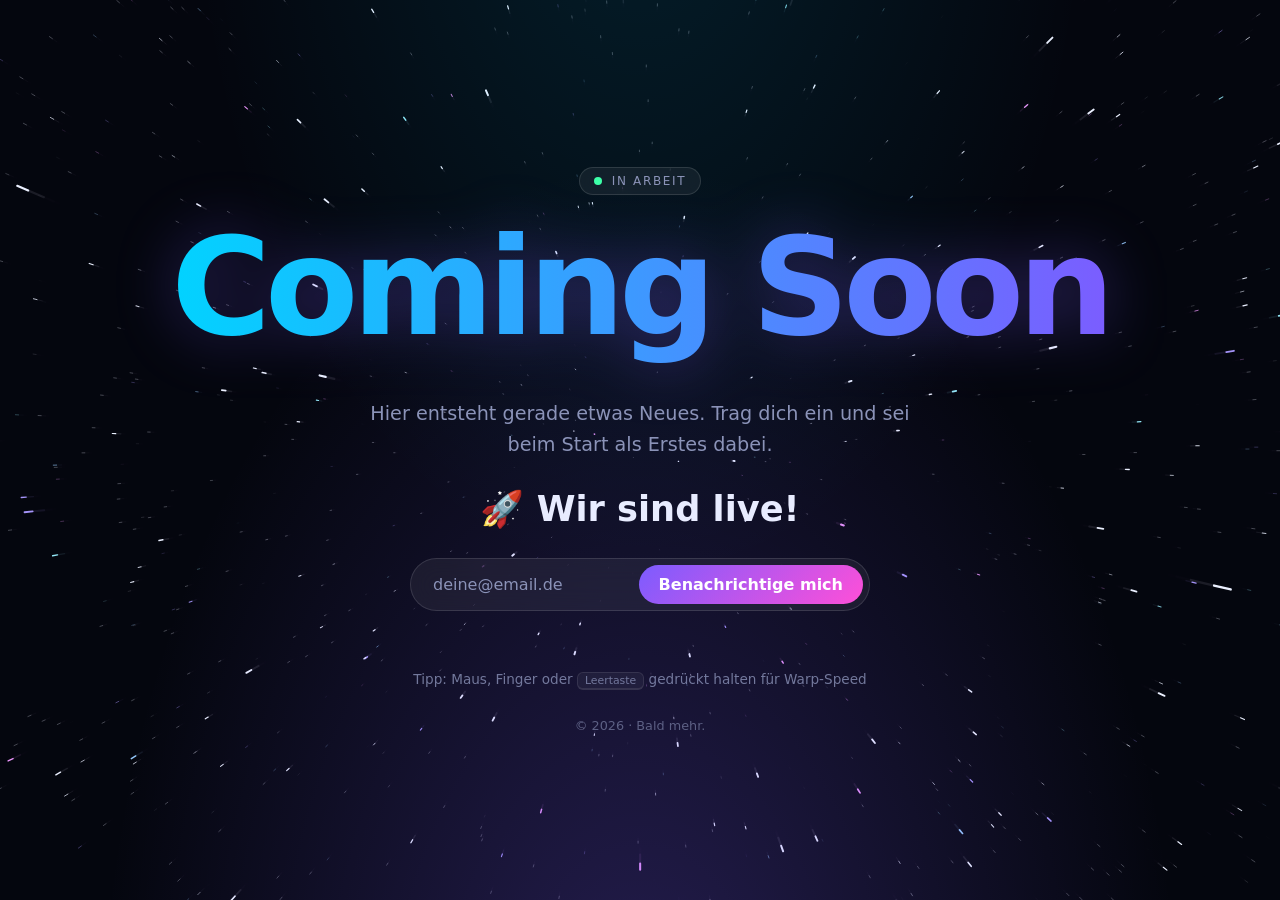
==== index.html @ 3f604680 "Add animated coming-soon page with starfield and warp effect Single-file landing page: 3D starfield " ====
<!doctype html>
<html lang="de">
<head>
  <meta charset="utf-8">
  <meta name="viewport" content="width=device-width, initial-scale=1">
  <title>Coming Soon</title>
  <meta name="description" content="Hier entsteht gerade etwas Neues. Bald geht's los.">
  <meta name="theme-color" content="#05060f">
  <link rel="icon" href="data:image/svg+xml,<svg xmlns='http://www.w3.org/2000/svg' viewBox='0 0 100 100'><text y='.9em' font-size='90'>🚀</text></svg>">
  <style>
    :root {
      --bg: #05060f;
      --fg: #e8ecff;
      --muted: #8b93b8;
      --accent-1: #7c5cff;
      --accent-2: #00d4ff;
      --accent-3: #ff4fd8;
      --ok: #3dffa8;
      --glass: rgba(255, 255, 255, 0.06);
      --glass-border: rgba(255, 255, 255, 0.12);
    }

    * { box-sizing: border-box; margin: 0; padding: 0; }
    [hidden] { display: none !important; }
    html, body { height: 100%; }

    body {
      background: var(--bg);
      color: var(--fg);
      font-family: system-ui, -apple-system, "Segoe UI", Roboto, "Helvetica Neue", Arial, sans-serif;
      overflow-x: hidden;
      -webkit-font-smoothing: antialiased;
      -webkit-user-select: none;
      user-select: none;
      -webkit-touch-callout: none;
      -webkit-tap-highlight-color: transparent;
    }

    #space {
      position: fixed;
      inset: 0;
      width: 100%;
      height: 100%;
      display: block;
      z-index: 0;
    }

    .glow {
      position: fixed;
      inset: 0;
      z-index: 0;
      pointer-events: none;
      background:
        radial-gradient(ellipse at 50% 120%, rgba(124, 92, 255, 0.28), transparent 60%),
        radial-gradient(ellipse at 50% -20%, rgba(0, 212, 255, 0.12), transparent 50%);
    }

    main {
      position: relative;
      z-index: 1;
      min-height: 100vh;
      min-height: 100dvh;
      display: flex;
      flex-direction: column;
      align-items: center;
      justify-content: center;
      gap: 28px;
      padding: 48px 16px;
      text-align: center;
      transition: transform 0.6s cubic-bezier(0.2, 0.8, 0.2, 1), opacity 0.6s, filter 0.6s;
    }

    body.warping main {
      transform: scale(0.94);
      opacity: 0.55;
      filter: blur(2px);
    }

    /* ---------- Badge ---------- */
    .badge {
      display: inline-flex;
      align-items: center;
      gap: 10px;
      padding: 6px 14px;
      border-radius: 999px;
      font-size: 0.75rem;
      letter-spacing: 0.14em;
      text-transform: uppercase;
      color: var(--muted);
      background: var(--glass);
      border: 1px solid var(--glass-border);
      backdrop-filter: blur(8px);
      -webkit-backdrop-filter: blur(8px);
    }

    .dot {
      width: 8px;
      height: 8px;
      border-radius: 50%;
      background: var(--ok);
      animation: pulse 2s infinite;
    }

    @keyframes pulse {
      0%   { box-shadow: 0 0 0 0 rgba(61, 255, 168, 0.6); }
      70%  { box-shadow: 0 0 0 10px rgba(61, 255, 168, 0); }
      100% { box-shadow: 0 0 0 0 rgba(61, 255, 168, 0); }
    }

    /* ---------- Titel ---------- */
    .title {
      position: relative;
      font-size: clamp(3rem, 13vw, 8.5rem);
      font-weight: 900;
      line-height: 0.95;
      letter-spacing: -0.045em;
      padding: 0 0.06em 0.14em;
      background: linear-gradient(90deg, var(--accent-2), var(--accent-1), var(--accent-3), var(--accent-2));
      background-size: 300% 100%;
      -webkit-background-clip: text;
      background-clip: text;
      color: transparent;
      animation: shimmer 8s linear infinite;
      filter: drop-shadow(0 0 30px rgba(124, 92, 255, 0.35));
    }

    @keyframes shimmer { to { background-position: 300% 0; } }

    .title::before,
    .title::after {
      content: attr(data-text);
      position: absolute;
      top: 0;
      left: 0;
      width: 100%;
      opacity: 0;
      pointer-events: none;
    }
    .title::before { color: var(--accent-2); }
    .title::after  { color: var(--accent-3); }
    .title.glitch::before { opacity: 0.85; animation: glitch-a 0.4s steps(2) both; }
    .title.glitch::after  { opacity: 0.85; animation: glitch-b 0.4s steps(2) both; }

    @keyframes glitch-a {
      0%   { clip-path: inset(10% 0 60% 0); transform: translate(-6px, -2px); }
      25%  { clip-path: inset(55% 0 20% 0); transform: translate(5px, 1px); }
      50%  { clip-path: inset(30% 0 45% 0); transform: translate(-4px, 2px); }
      75%  { clip-path: inset(75% 0 5% 0);  transform: translate(6px, -1px); }
      100% { clip-path: inset(0 0 100% 0);  transform: none; }
    }
    @keyframes glitch-b {
      0%   { clip-path: inset(65% 0 10% 0); transform: translate(6px, 2px); }
      25%  { clip-path: inset(15% 0 60% 0); transform: translate(-5px, -1px); }
      50%  { clip-path: inset(45% 0 30% 0); transform: translate(4px, -2px); }
      75%  { clip-path: inset(5% 0 80% 0);  transform: translate(-6px, 1px); }
      100% { clip-path: inset(0 0 100% 0);  transform: none; }
    }

    .lead {
      max-width: 34rem;
      font-size: clamp(1rem, 2.4vw, 1.2rem);
      line-height: 1.6;
      color: var(--muted);
    }

    /* ---------- Countdown ---------- */
    .countdown-wrap {
      display: flex;
      flex-direction: column;
      align-items: center;
      gap: 12px;
      width: 100%;
      max-width: 560px;
    }

    .countdown {
      display: grid;
      grid-template-columns: repeat(4, minmax(0, 1fr));
      gap: 12px;
      width: 100%;
    }

    .unit {
      padding: 18px 6px 14px;
      border-radius: 16px;
      background: var(--glass);
      border: 1px solid var(--glass-border);
      backdrop-filter: blur(12px);
      -webkit-backdrop-filter: blur(12px);
      overflow: hidden;
    }

    .num {
      display: block;
      font-size: clamp(1.8rem, 7vw, 3rem);
      font-weight: 800;
      font-variant-numeric: tabular-nums;
      line-height: 1.1;
    }
    .num.tick { animation: tick 0.45s ease; }

    @keyframes tick {
      0%   { transform: translateY(-35%); opacity: 0; filter: blur(4px); }
      100% { transform: none; opacity: 1; filter: none; }
    }

    .label {
      display: block;
      margin-top: 4px;
      font-size: 0.7rem;
      letter-spacing: 0.15em;
      text-transform: uppercase;
      color: var(--muted);
    }

    .launch-date {
      font-size: 0.85rem;
      color: var(--muted);
    }

    .live {
      font-size: clamp(1.5rem, 5vw, 2.2rem);
      font-weight: 800;
    }

    /* ---------- Anmeldung ---------- */
    .notify {
      display: flex;
      gap: 8px;
      width: 100%;
      max-width: 460px;
      padding: 6px;
      border-radius: 999px;
      background: var(--glass);
      border: 1px solid var(--glass-border);
      backdrop-filter: blur(12px);
      -webkit-backdrop-filter: blur(12px);
      transition: border-color 0.2s, box-shadow 0.2s;
    }
    .notify:focus-within {
      border-color: rgba(124, 92, 255, 0.6);
      box-shadow: 0 0 0 4px rgba(124, 92, 255, 0.15), 0 0 40px rgba(124, 92, 255, 0.25);
    }

    .notify input {
      flex: 1;
      min-width: 0;
      padding: 10px 16px;
      border: 0;
      outline: 0;
      background: transparent;
      color: var(--fg);
      font: inherit;
      -webkit-user-select: text;
      user-select: text;
    }
    .notify input::placeholder { color: var(--muted); }

    .notify button {
      padding: 10px 20px;
      border: 0;
      border-radius: 999px;
      background: linear-gradient(135deg, var(--accent-1), var(--accent-3));
      color: #fff;
      font: inherit;
      font-weight: 700;
      white-space: nowrap;
      cursor: pointer;
      transition: transform 0.15s, box-shadow 0.2s, opacity 0.2s;
    }
    .notify button:hover { transform: translateY(-1px); box-shadow: 0 8px 24px rgba(255, 79, 216, 0.35); }
    .notify button:focus-visible { outline: 2px solid var(--accent-2); outline-offset: 2px; }
    .notify button:disabled { opacity: 0.6; cursor: default; transform: none; box-shadow: none; }

    .form-msg {
      min-height: 1.4em;
      margin-top: -16px;
      font-size: 0.9rem;
      color: var(--muted);
    }
    .form-msg.ok    { color: var(--ok); }
    .form-msg.error { color: #ff7a90; }

    /* ---------- Hinweis, Footer, Toast ---------- */
    .hint {
      font-size: 0.85rem;
      color: var(--muted);
      opacity: 0.8;
    }

    kbd {
      display: inline-block;
      padding: 1px 7px;
      border-radius: 6px;
      border: 1px solid var(--glass-border);
      border-bottom-width: 2px;
      background: var(--glass);
      font: inherit;
      font-size: 0.8em;
    }

    footer {
      font-size: 0.8rem;
      color: var(--muted);
      opacity: 0.6;
    }

    .toast {
      position: fixed;
      left: 50%;
      bottom: 24px;
      z-index: 2;
      max-width: calc(100% - 32px);
      padding: 10px 18px;
      border-radius: 999px;
      background: rgba(20, 22, 40, 0.85);
      border: 1px solid var(--glass-border);
      backdrop-filter: blur(12px);
      -webkit-backdrop-filter: blur(12px);
      font-size: 0.9rem;
      opacity: 0;
      transform: translate(-50%, 20px);
      transition: opacity 0.3s, transform 0.3s;
      pointer-events: none;
    }
    .toast.show { opacity: 1; transform: translate(-50%, 0); }

    .sr-only {
      position: absolute;
      width: 1px;
      height: 1px;
      overflow: hidden;
      clip: rect(0 0 0 0);
      white-space: nowrap;
    }

    @media (max-width: 480px) {
      main { gap: 24px; }
      .countdown { gap: 8px; }
      .unit { border-radius: 12px; padding: 14px 4px 10px; }
      .label { font-size: 0.6rem; letter-spacing: 0.1em; }
      .notify { flex-direction: column; border-radius: 20px; }
      .notify input { text-align: center; }
      .notify button { padding: 12px; border-radius: 14px; }
    }

    @media (prefers-reduced-motion: reduce) {
      *, *::before, *::after {
        animation-duration: 0.01ms !important;
        animation-iteration-count: 1 !important;
        transition-duration: 0.01ms !important;
      }
    }
  </style>
</head>
<body>
  <canvas id="space" aria-hidden="true"></canvas>
  <div class="glow" aria-hidden="true"></div>

  <main>
    <span class="badge"><span class="dot" aria-hidden="true"></span>In Arbeit</span>

    <h1 class="title" id="title" data-text="Coming Soon">Coming Soon</h1>

    <p class="lead">
      Hier entsteht gerade etwas Neues. Trag dich ein und sei beim Start als Erstes dabei.
    </p>

    <section class="countdown-wrap" aria-label="Countdown bis zum Start">
      <div class="countdown" id="countdown">
        <div class="unit"><span class="num" id="cd-days">00</span><span class="label">Tage</span></div>
        <div class="unit"><span class="num" id="cd-hours">00</span><span class="label">Stunden</span></div>
        <div class="unit"><span class="num" id="cd-minutes">00</span><span class="label">Minuten</span></div>
        <div class="unit"><span class="num" id="cd-seconds">00</span><span class="label">Sekunden</span></div>
      </div>
      <p class="launch-date" id="launch-date"></p>
      <p class="live" id="live" hidden>🚀 Wir sind live!</p>
    </section>

    <form class="notify" id="notify" novalidate>
      <label class="sr-only" for="email">E-Mail-Adresse</label>
      <input id="email" name="email" type="email" placeholder="deine@email.de" autocomplete="email" required>
      <button type="submit" id="notify-btn">Benachrichtige mich</button>
    </form>
    <p class="form-msg" id="form-msg" role="status" aria-live="polite"></p>

    <p class="hint" id="hint">
      Tipp: Maus, Finger oder <kbd>Leertaste</kbd> gedrückt halten für Warp-Speed
    </p>

    <footer>© <span id="year"></span> · Bald mehr.</footer>
  </main>

  <div class="toast" id="toast" role="status" aria-live="polite"></div>

  <script>
  (() => {
    'use strict';

    // =========================================================
    //  Einstellungen – hier anpassen
    // =========================================================
    const CONFIG = {
      // Start-Zeitpunkt (ISO-Format inkl. Zeitzone)
      launchDate: '2026-12-01T00:00:00+01:00',
      timeZone: 'Europe/Berlin', // für die Anzeige des Startdatums

      // Optional: URL, an die E-Mail-Anmeldungen per POST (JSON) geschickt werden,
      // z. B. ein Formspree-Endpunkt. Leer lassen = Demo-Modus: Die Adresse wird
      // NICHT gespeichert, es erscheint nur die Erfolgsmeldung.
      formEndpoint: '',
    };

    const $ = (sel) => document.querySelector(sel);
    const reduceMotion = window.matchMedia('(prefers-reduced-motion: reduce)').matches;

    // =========================================================
    //  Sternenfeld
    // =========================================================
    const canvas = $('#space');
    const ctx = canvas.getContext('2d');
    const BG = '5, 6, 15';
    const BASE_SPEED = 0.0022;
    const WARP_SPEED = 0.045;
    const HUES = [190, 210, 250, 290];

    let w = 0, h = 0, dpr = 1;
    let stars = [];
    let speed = BASE_SPEED;
    let targetSpeed = BASE_SPEED;
    let rainbow = false;
    let last = performance.now();
    const center = { x: 0, y: 0, tx: 0, ty: 0 };

    function makeStar(s, fresh) {
      s.x = (Math.random() * 2 - 1) * w * 0.5;
      s.y = (Math.random() * 2 - 1) * h * 0.5;
      s.z = fresh ? 0.05 + Math.random() * 0.95 : 1;
      s.pz = s.z;
      s.colored = Math.random() < 0.25;
      s.hue = HUES[(Math.random() * HUES.length) | 0];
      return s;
    }

    function starStyle(s, alpha, now) {
      if (rainbow) return `hsla(${(s.hue + s.x + now * 0.15) % 360}, 95%, 70%, ${alpha})`;
      if (s.colored) return `hsla(${s.hue}, 90%, 78%, ${alpha})`;
      return `rgba(235, 240, 255, ${alpha})`;
    }

    function resize() {
      dpr = Math.min(window.devicePixelRatio || 1, 2);
      w = window.innerWidth;
      h = window.innerHeight;
      canvas.width = Math.round(w * dpr);
      canvas.height = Math.round(h * dpr);
      ctx.setTransform(dpr, 0, 0, dpr, 0, 0);
      ctx.lineCap = 'round';
      center.x = center.tx = w / 2;
      center.y = center.ty = h / 2;

      const count = Math.max(150, Math.min(900, Math.round((w * h) / 1400)));
      while (stars.length < count) stars.push(makeStar({}, true));
      stars.length = count;

      ctx.fillStyle = `rgb(${BG})`;
      ctx.fillRect(0, 0, w, h);
      if (reduceMotion) drawStatic();
    }

    function drawStatic() {
      ctx.fillStyle = `rgb(${BG})`;
      ctx.fillRect(0, 0, w, h);
      for (const s of stars) {
        const t = 1 - s.z;
        ctx.fillStyle = starStyle(s, Math.min(1, t * 3), 0);
        ctx.beginPath();
        ctx.arc(center.x + s.x / s.z, center.y + s.y / s.z, t * 1.2 + 0.3, 0, Math.PI * 2);
        ctx.fill();
      }
    }

    function frame(now) {
      const dt = Math.min(3, Math.max(0.1, (now - last) / 16.667));
      last = now;

      speed += (targetSpeed - speed) * Math.min(1, 0.06 * dt);
      center.x += (center.tx - center.x) * Math.min(1, 0.05 * dt);
      center.y += (center.ty - center.y) * Math.min(1, 0.05 * dt);

      // Je schneller, desto längere Lichtspuren
      const warp = (speed - BASE_SPEED) / (WARP_SPEED - BASE_SPEED);
      ctx.fillStyle = `rgba(${BG}, ${0.9 - Math.max(0, warp) * 0.6})`;
      ctx.fillRect(0, 0, w, h);

      for (const s of stars) {
        s.pz = s.z;
        s.z -= speed * dt;
        if (s.z <= 0.005) { makeStar(s, false); continue; }

        const sx = center.x + s.x / s.z;
        const sy = center.y + s.y / s.z;
        if (sx < -20 || sx > w + 20 || sy < -20 || sy > h + 20) { makeStar(s, false); continue; }

        const px = center.x + s.x / s.pz;
        const py = center.y + s.y / s.pz;
        const t = 1 - s.z;

        ctx.strokeStyle = starStyle(s, Math.min(1, t * 3), now);
        ctx.lineWidth = t * 2.4 + 0.35;
        ctx.beginPath();
        ctx.moveTo(px, py);
        ctx.lineTo(sx, sy);
        ctx.stroke();
      }

      requestAnimationFrame(frame);
    }

    window.addEventListener('resize', resize);
    resize();
    if (!reduceMotion) requestAnimationFrame(frame);

    // =========================================================
    //  Steuerung: Parallaxe + Warp
    // =========================================================
    const isUi = (el) => !!(el && el.closest && el.closest('form, a, button, input, label'));

    function setWarp(on) {
      if (reduceMotion) return;
      targetSpeed = on ? WARP_SPEED : BASE_SPEED;
      document.body.classList.toggle('warping', on);
    }

    window.addEventListener('pointermove', (e) => {
      center.tx = w / 2 + (e.clientX - w / 2) * 0.2;
      center.ty = h / 2 + (e.clientY - h / 2) * 0.2;
    });
    window.addEventListener('pointerdown', (e) => { if (!isUi(e.target)) setWarp(true); });
    window.addEventListener('pointerup', () => setWarp(false));
    window.addEventListener('pointercancel', () => setWarp(false));
    window.addEventListener('blur', () => setWarp(false));
    window.addEventListener('contextmenu', (e) => { if (!isUi(e.target)) e.preventDefault(); });

    window.addEventListener('keydown', (e) => {
      if (e.code !== 'Space' || isUi(document.activeElement)) return;
      e.preventDefault();
      if (!e.repeat) setWarp(true);
    });
    window.addEventListener('keyup', (e) => { if (e.code === 'Space') setWarp(false); });

    if (reduceMotion) $('#hint').hidden = true;

    // =========================================================
    //  Glitch-Effekt im Titel
    // =========================================================
    const title = $('#title');
    function scheduleGlitch() {
      setTimeout(() => {
        title.classList.add('glitch');
        setTimeout(() => { title.classList.remove('glitch'); scheduleGlitch(); }, 400);
      }, 3000 + Math.random() * 4000);
    }
    if (!reduceMotion) scheduleGlitch();

    // =========================================================
    //  Countdown
    // =========================================================
    const launch = new Date(CONFIG.launchDate).getTime();
    const cd = {
      days: $('#cd-days'),
      hours: $('#cd-hours'),
      minutes: $('#cd-minutes'),
      seconds: $('#cd-seconds'),
    };
    let timer = 0;

    function setNum(el, value) {
      const text = String(value).padStart(2, '0');
      if (el.textContent === text) return;
      el.textContent = text;
      if (reduceMotion) return;
      el.classList.remove('tick');
      void el.offsetWidth; // Animation neu starten
      el.classList.add('tick');
    }

    function updateCountdown() {
      const diff = launch - Date.now();
      if (diff <= 0) {
        $('#countdown').hidden = true;
        $('#launch-date').hidden = true;
        $('#live').hidden = false;
        clearInterval(timer);
        return;
      }
      const total = Math.floor(diff / 1000);
      setNum(cd.days, Math.floor(total / 86400));
      setNum(cd.hours, Math.floor((total % 86400) / 3600));
      setNum(cd.minutes, Math.floor((total % 3600) / 60));
      setNum(cd.seconds, total % 60);
    }

    if (Number.isFinite(launch)) {
      $('#launch-date').textContent = 'Start: ' + new Date(launch).toLocaleDateString('de-DE', {
        day: 'numeric', month: 'long', year: 'numeric', timeZone: CONFIG.timeZone,
      });
      updateCountdown();
      timer = setInterval(updateCountdown, 1000);
    } else {
      $('.countdown-wrap').hidden = true;
    }

    // =========================================================
    //  E-Mail-Anmeldung
    // =========================================================
    const form = $('#notify');
    const input = $('#email');
    const button = $('#notify-btn');
    const msg = $('#form-msg');

    function showMsg(text, kind) {
      msg.textContent = text;
      msg.className = 'form-msg ' + (kind || '');
    }

    form.addEventListener('submit', async (e) => {
      e.preventDefault();
      const email = input.value.trim();
      if (!email || !input.checkValidity()) {
        showMsg('Bitte gib eine gültige E-Mail-Adresse ein.', 'error');
        input.focus();
        return;
      }

      button.disabled = true;
      showMsg('Wird gesendet …');
      try {
        if (CONFIG.formEndpoint) {
          const res = await fetch(CONFIG.formEndpoint, {
            method: 'POST',
            headers: { 'Content-Type': 'application/json', Accept: 'application/json' },
            body: JSON.stringify({ email }),
          });
          if (!res.ok) throw new Error('HTTP ' + res.status);
        }
        input.value = '';
        input.disabled = true;
        showMsg('Danke! Wir melden uns, sobald es losgeht. 🚀', 'ok');
        setWarp(true);
        setTimeout(() => setWarp(false), 1200);
      } catch (err) {
        showMsg('Hat leider nicht geklappt. Versuch es bitte später noch mal.', 'error');
        button.disabled = false;
      }
    });

    // =========================================================
    //  Toast + Easter Egg (Konami-Code: ↑ ↑ ↓ ↓ ← → ← → B A)
    // =========================================================
    const toastEl = $('#toast');
    let toastTimer = 0;
    function toast(text) {
      toastEl.textContent = text;
      toastEl.classList.add('show');
      clearTimeout(toastTimer);
      toastTimer = setTimeout(() => toastEl.classList.remove('show'), 2600);
    }

    const KONAMI = ['ArrowUp', 'ArrowUp', 'ArrowDown', 'ArrowDown', 'ArrowLeft', 'ArrowRight', 'ArrowLeft', 'ArrowRight', 'b', 'a'];
    let konamiPos = 0;
    window.addEventListener('keydown', (e) => {
      if (isUi(document.activeElement)) return;
      const key = e.key.length === 1 ? e.key.toLowerCase() : e.key;
      konamiPos = key === KONAMI[konamiPos] ? konamiPos + 1 : (key === KONAMI[0] ? 1 : 0);
      if (konamiPos === KONAMI.length) {
        konamiPos = 0;
        rainbow = !rainbow;
        if (reduceMotion) drawStatic();
        toast(rainbow ? '🌈 Easter Egg gefunden: Regenbogen-Modus!' : 'Regenbogen-Modus aus');
      }
    });

    $('#year').textContent = new Date().getFullYear();
  })();
  </script>
</body>
</html>
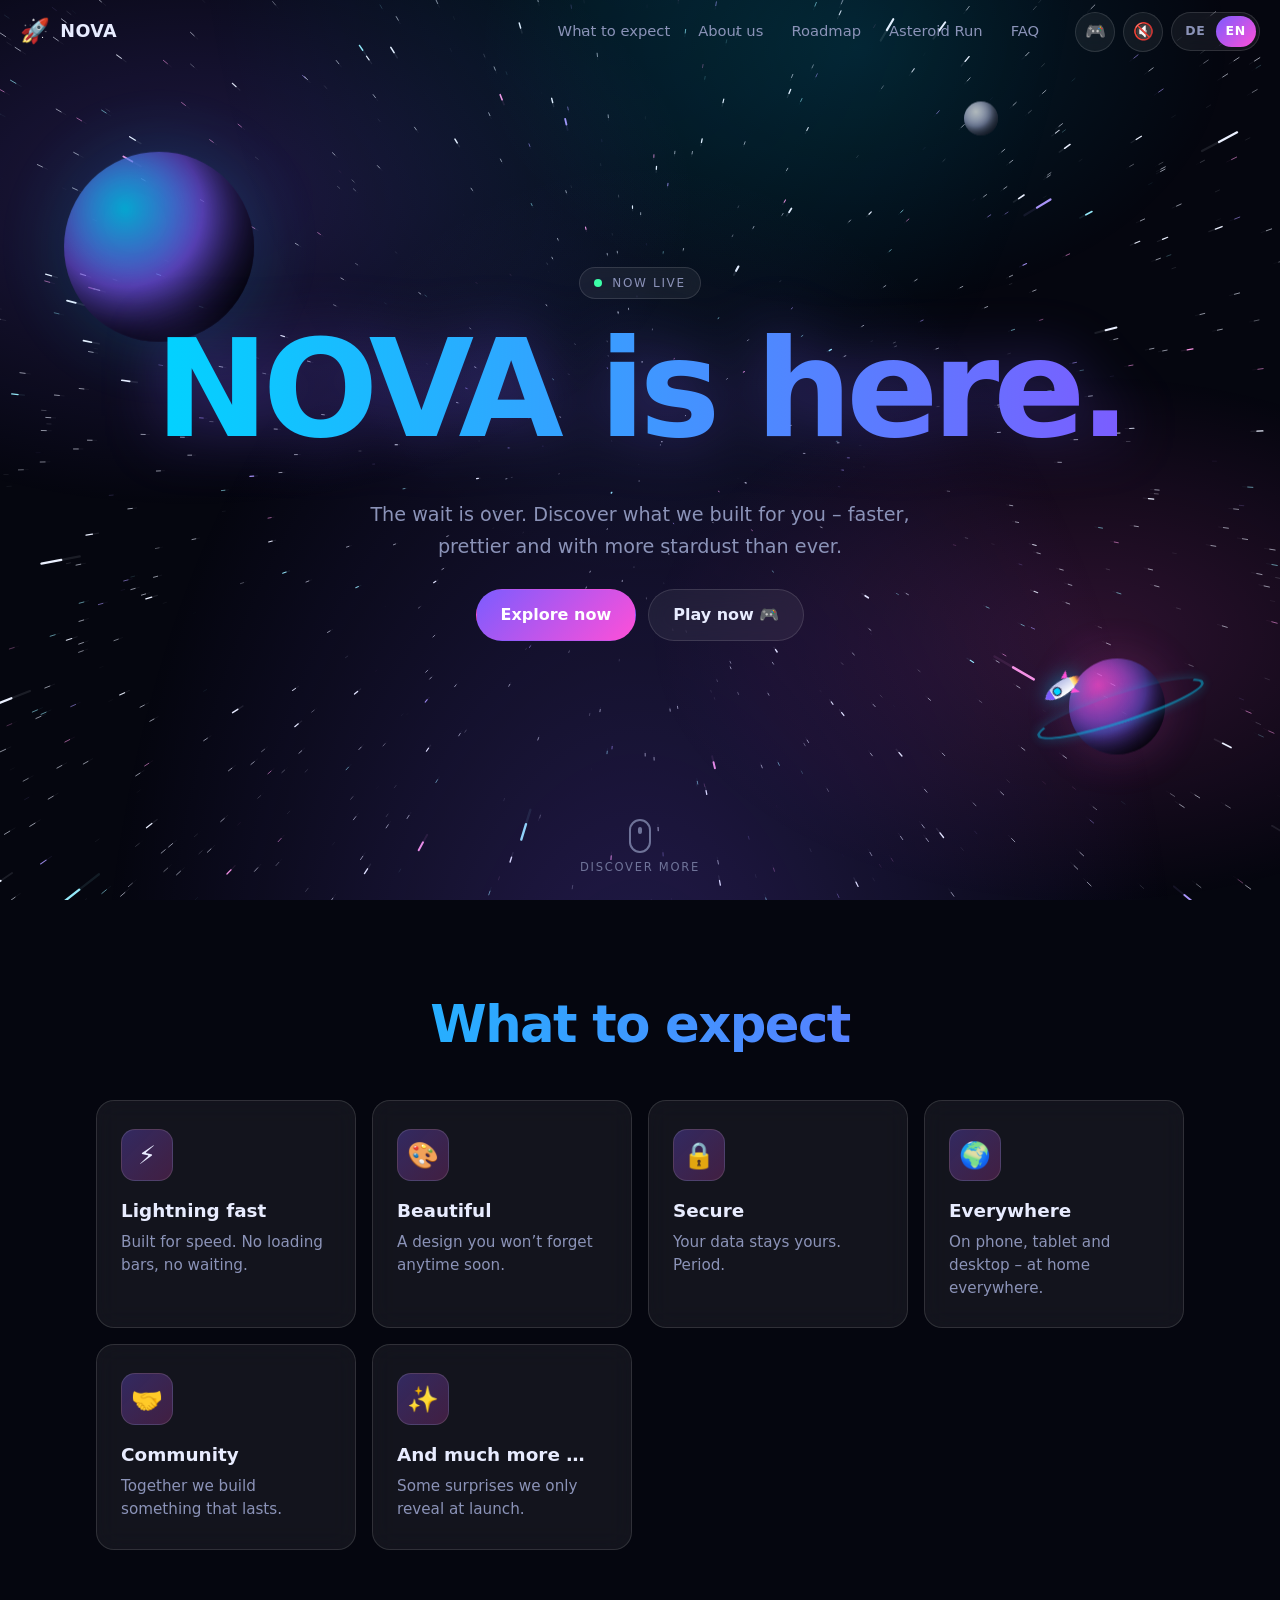
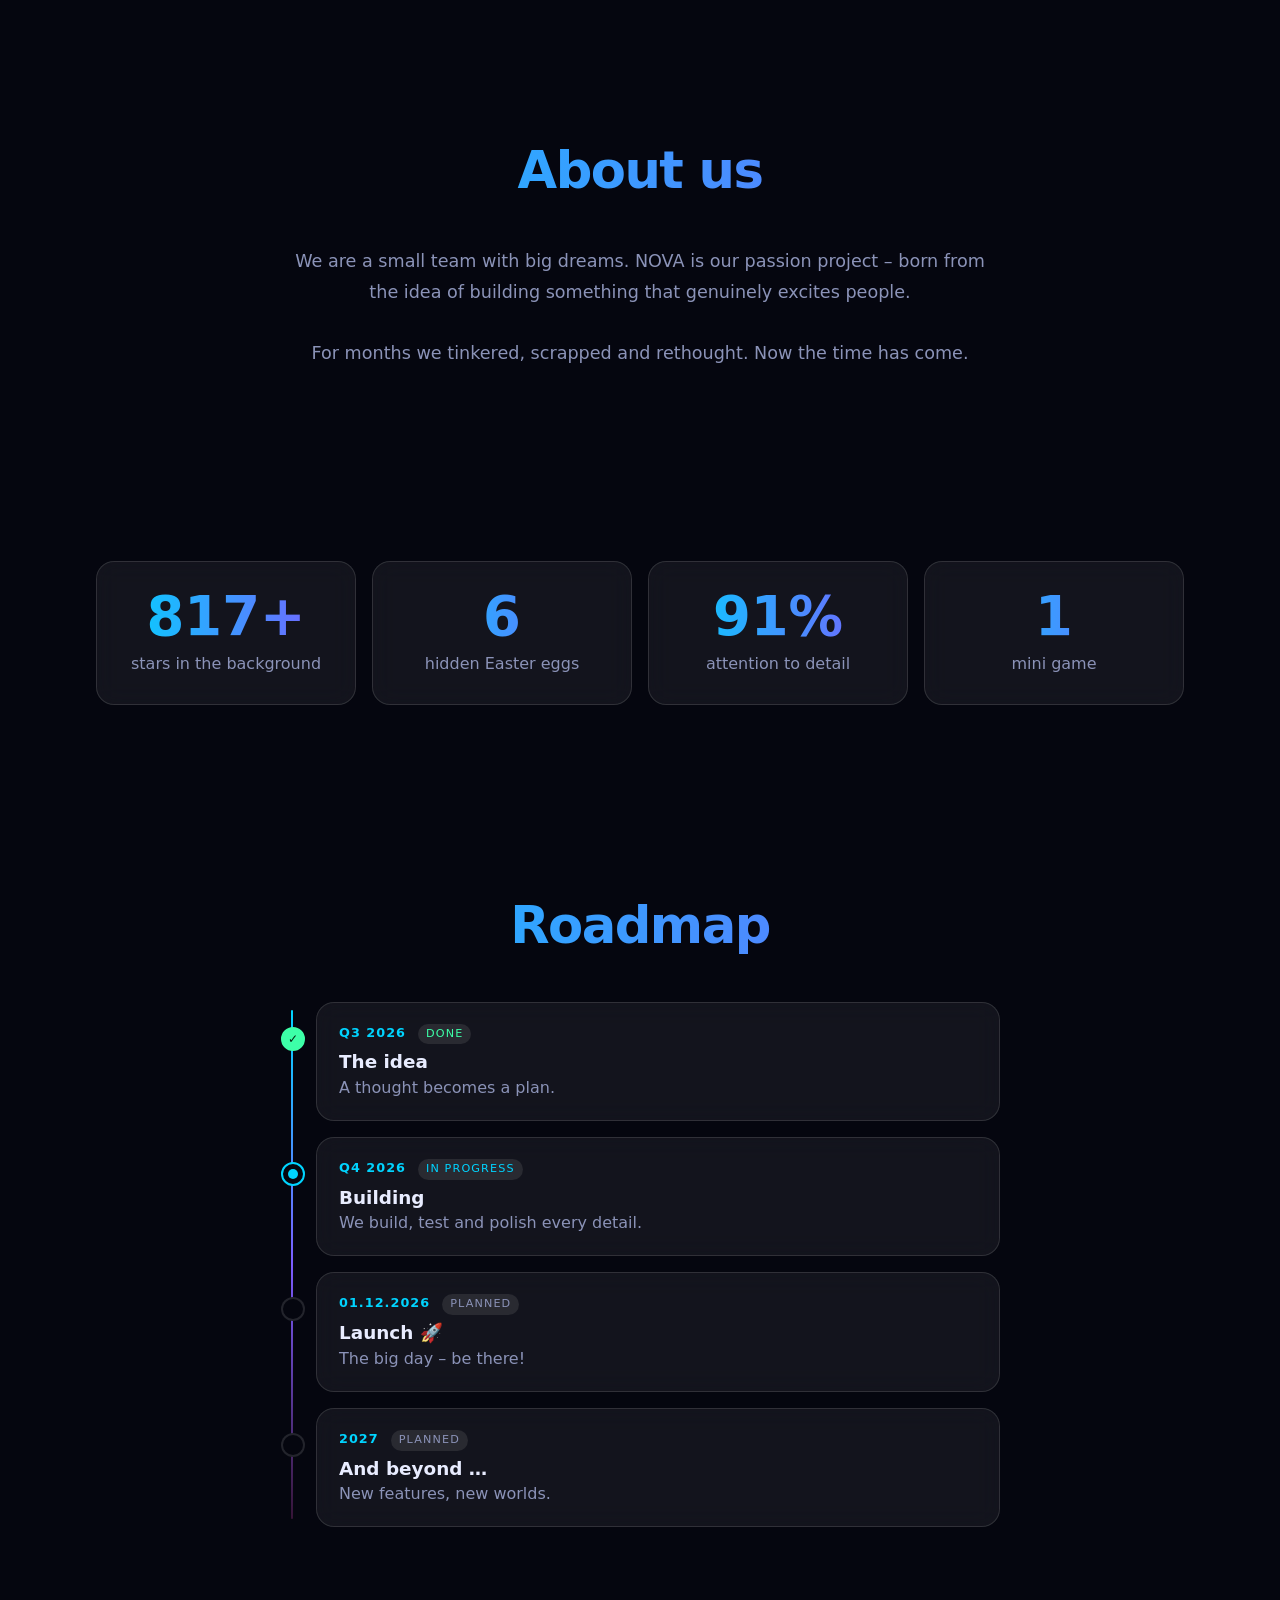
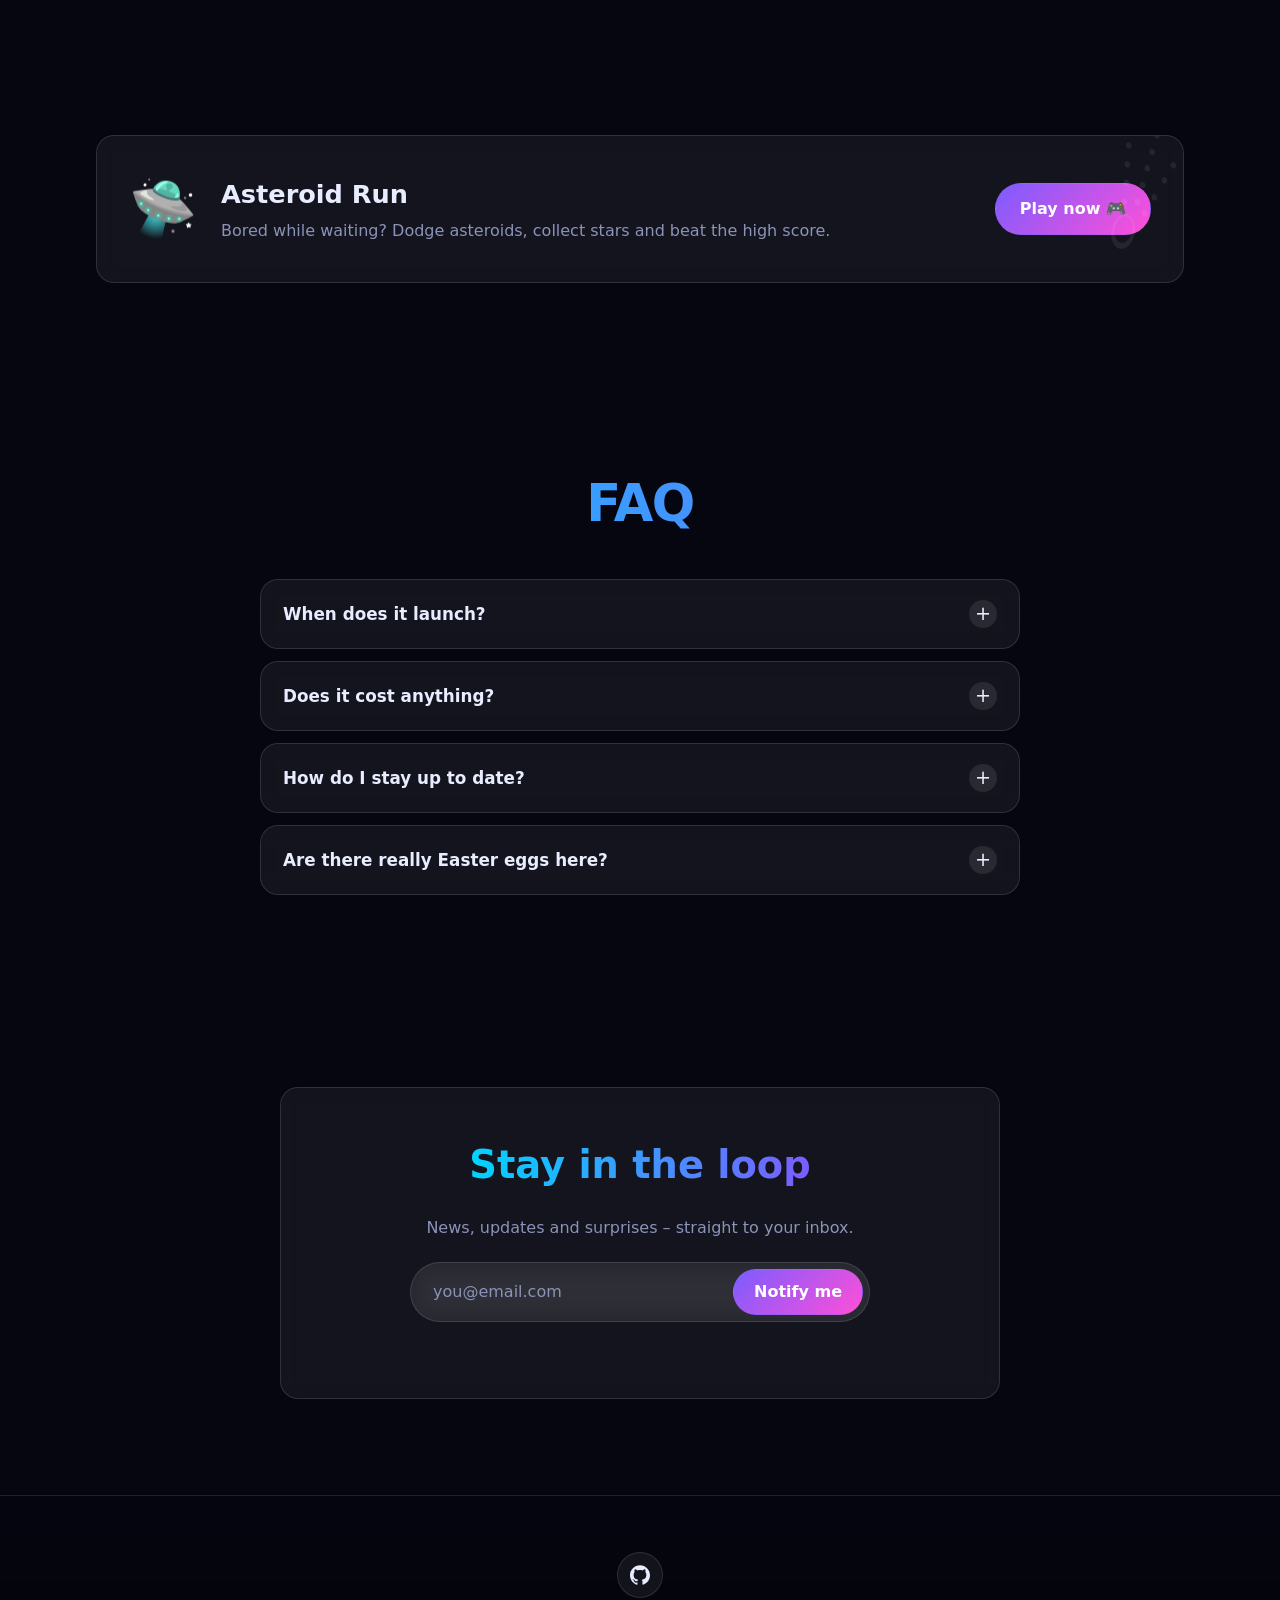
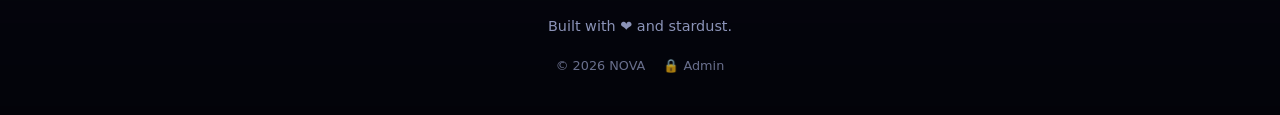
==== commit ae09e74c: "Add admin panel, live page after launch and many new features Turns the single coming-soon page into" ====
--- a/index.html
+++ b/index.html
@@ -2,687 +2,225 @@
 <html lang="de">
 <head>
   <meta charset="utf-8">
-  <meta name="viewport" content="width=device-width, initial-scale=1">
-  <title>Coming Soon</title>
-  <meta name="description" content="Hier entsteht gerade etwas Neues. Bald geht's los.">
+  <meta name="viewport" content="width=device-width, initial-scale=1, viewport-fit=cover">
   <meta name="theme-color" content="#05060f">
-  <link rel="icon" href="data:image/svg+xml,<svg xmlns='http://www.w3.org/2000/svg' viewBox='0 0 100 100'><text y='.9em' font-size='90'>🚀</text></svg>">
-  <style>
-    :root {
-      --bg: #05060f;
-      --fg: #e8ecff;
-      --muted: #8b93b8;
-      --accent-1: #7c5cff;
-      --accent-2: #00d4ff;
-      --accent-3: #ff4fd8;
-      --ok: #3dffa8;
-      --glass: rgba(255, 255, 255, 0.06);
-      --glass-border: rgba(255, 255, 255, 0.12);
-    }
-
-    * { box-sizing: border-box; margin: 0; padding: 0; }
-    [hidden] { display: none !important; }
-    html, body { height: 100%; }
-
-    body {
-      background: var(--bg);
-      color: var(--fg);
-      font-family: system-ui, -apple-system, "Segoe UI", Roboto, "Helvetica Neue", Arial, sans-serif;
-      overflow-x: hidden;
-      -webkit-font-smoothing: antialiased;
-      -webkit-user-select: none;
-      user-select: none;
-      -webkit-touch-callout: none;
-      -webkit-tap-highlight-color: transparent;
-    }
-
-    #space {
-      position: fixed;
-      inset: 0;
-      width: 100%;
-      height: 100%;
-      display: block;
-      z-index: 0;
-    }
-
-    .glow {
-      position: fixed;
-      inset: 0;
-      z-index: 0;
-      pointer-events: none;
-      background:
-        radial-gradient(ellipse at 50% 120%, rgba(124, 92, 255, 0.28), transparent 60%),
-        radial-gradient(ellipse at 50% -20%, rgba(0, 212, 255, 0.12), transparent 50%);
-    }
-
-    main {
-      position: relative;
-      z-index: 1;
-      min-height: 100vh;
-      min-height: 100dvh;
-      display: flex;
-      flex-direction: column;
-      align-items: center;
-      justify-content: center;
-      gap: 28px;
-      padding: 48px 16px;
-      text-align: center;
-      transition: transform 0.6s cubic-bezier(0.2, 0.8, 0.2, 1), opacity 0.6s, filter 0.6s;
-    }
-
-    body.warping main {
-      transform: scale(0.94);
-      opacity: 0.55;
-      filter: blur(2px);
-    }
-
-    /* ---------- Badge ---------- */
-    .badge {
-      display: inline-flex;
-      align-items: center;
-      gap: 10px;
-      padding: 6px 14px;
-      border-radius: 999px;
-      font-size: 0.75rem;
-      letter-spacing: 0.14em;
-      text-transform: uppercase;
-      color: var(--muted);
-      background: var(--glass);
-      border: 1px solid var(--glass-border);
-      backdrop-filter: blur(8px);
-      -webkit-backdrop-filter: blur(8px);
-    }
-
-    .dot {
-      width: 8px;
-      height: 8px;
-      border-radius: 50%;
-      background: var(--ok);
-      animation: pulse 2s infinite;
-    }
-
-    @keyframes pulse {
-      0%   { box-shadow: 0 0 0 0 rgba(61, 255, 168, 0.6); }
-      70%  { box-shadow: 0 0 0 10px rgba(61, 255, 168, 0); }
-      100% { box-shadow: 0 0 0 0 rgba(61, 255, 168, 0); }
-    }
-
-    /* ---------- Titel ---------- */
-    .title {
-      position: relative;
-      font-size: clamp(3rem, 13vw, 8.5rem);
-      font-weight: 900;
-      line-height: 0.95;
-      letter-spacing: -0.045em;
-      padding: 0 0.06em 0.14em;
-      background: linear-gradient(90deg, var(--accent-2), var(--accent-1), var(--accent-3), var(--accent-2));
-      background-size: 300% 100%;
-      -webkit-background-clip: text;
-      background-clip: text;
-      color: transparent;
-      animation: shimmer 8s linear infinite;
-      filter: drop-shadow(0 0 30px rgba(124, 92, 255, 0.35));
-    }
-
-    @keyframes shimmer { to { background-position: 300% 0; } }
-
-    .title::before,
-    .title::after {
-      content: attr(data-text);
-      position: absolute;
-      top: 0;
-      left: 0;
-      width: 100%;
-      opacity: 0;
-      pointer-events: none;
-    }
-    .title::before { color: var(--accent-2); }
-    .title::after  { color: var(--accent-3); }
-    .title.glitch::before { opacity: 0.85; animation: glitch-a 0.4s steps(2) both; }
-    .title.glitch::after  { opacity: 0.85; animation: glitch-b 0.4s steps(2) both; }
-
-    @keyframes glitch-a {
-      0%   { clip-path: inset(10% 0 60% 0); transform: translate(-6px, -2px); }
-      25%  { clip-path: inset(55% 0 20% 0); transform: translate(5px, 1px); }
-      50%  { clip-path: inset(30% 0 45% 0); transform: translate(-4px, 2px); }
-      75%  { clip-path: inset(75% 0 5% 0);  transform: translate(6px, -1px); }
-      100% { clip-path: inset(0 0 100% 0);  transform: none; }
-    }
-    @keyframes glitch-b {
-      0%   { clip-path: inset(65% 0 10% 0); transform: translate(6px, 2px); }
-      25%  { clip-path: inset(15% 0 60% 0); transform: translate(-5px, -1px); }
-      50%  { clip-path: inset(45% 0 30% 0); transform: translate(4px, -2px); }
-      75%  { clip-path: inset(5% 0 80% 0);  transform: translate(-6px, 1px); }
-      100% { clip-path: inset(0 0 100% 0);  transform: none; }
-    }
-
-    .lead {
-      max-width: 34rem;
-      font-size: clamp(1rem, 2.4vw, 1.2rem);
-      line-height: 1.6;
-      color: var(--muted);
-    }
-
-    /* ---------- Countdown ---------- */
-    .countdown-wrap {
-      display: flex;
-      flex-direction: column;
-      align-items: center;
-      gap: 12px;
-      width: 100%;
-      max-width: 560px;
-    }
-
-    .countdown {
-      display: grid;
-      grid-template-columns: repeat(4, minmax(0, 1fr));
-      gap: 12px;
-      width: 100%;
-    }
-
-    .unit {
-      padding: 18px 6px 14px;
-      border-radius: 16px;
-      background: var(--glass);
-      border: 1px solid var(--glass-border);
-      backdrop-filter: blur(12px);
-      -webkit-backdrop-filter: blur(12px);
-      overflow: hidden;
-    }
-
-    .num {
-      display: block;
-      font-size: clamp(1.8rem, 7vw, 3rem);
-      font-weight: 800;
-      font-variant-numeric: tabular-nums;
-      line-height: 1.1;
-    }
-    .num.tick { animation: tick 0.45s ease; }
-
-    @keyframes tick {
-      0%   { transform: translateY(-35%); opacity: 0; filter: blur(4px); }
-      100% { transform: none; opacity: 1; filter: none; }
-    }
-
-    .label {
-      display: block;
-      margin-top: 4px;
-      font-size: 0.7rem;
-      letter-spacing: 0.15em;
-      text-transform: uppercase;
-      color: var(--muted);
-    }
-
-    .launch-date {
-      font-size: 0.85rem;
-      color: var(--muted);
-    }
-
-    .live {
-      font-size: clamp(1.5rem, 5vw, 2.2rem);
-      font-weight: 800;
-    }
-
-    /* ---------- Anmeldung ---------- */
-    .notify {
-      display: flex;
-      gap: 8px;
-      width: 100%;
-      max-width: 460px;
-      padding: 6px;
-      border-radius: 999px;
-      background: var(--glass);
-      border: 1px solid var(--glass-border);
-      backdrop-filter: blur(12px);
-      -webkit-backdrop-filter: blur(12px);
-      transition: border-color 0.2s, box-shadow 0.2s;
-    }
-    .notify:focus-within {
-      border-color: rgba(124, 92, 255, 0.6);
-      box-shadow: 0 0 0 4px rgba(124, 92, 255, 0.15), 0 0 40px rgba(124, 92, 255, 0.25);
-    }
-
-    .notify input {
-      flex: 1;
-      min-width: 0;
-      padding: 10px 16px;
-      border: 0;
-      outline: 0;
-      background: transparent;
-      color: var(--fg);
-      font: inherit;
-      -webkit-user-select: text;
-      user-select: text;
-    }
-    .notify input::placeholder { color: var(--muted); }
-
-    .notify button {
-      padding: 10px 20px;
-      border: 0;
-      border-radius: 999px;
-      background: linear-gradient(135deg, var(--accent-1), var(--accent-3));
-      color: #fff;
-      font: inherit;
-      font-weight: 700;
-      white-space: nowrap;
-      cursor: pointer;
-      transition: transform 0.15s, box-shadow 0.2s, opacity 0.2s;
-    }
-    .notify button:hover { transform: translateY(-1px); box-shadow: 0 8px 24px rgba(255, 79, 216, 0.35); }
-    .notify button:focus-visible { outline: 2px solid var(--accent-2); outline-offset: 2px; }
-    .notify button:disabled { opacity: 0.6; cursor: default; transform: none; box-shadow: none; }
-
-    .form-msg {
-      min-height: 1.4em;
-      margin-top: -16px;
-      font-size: 0.9rem;
-      color: var(--muted);
-    }
-    .form-msg.ok    { color: var(--ok); }
-    .form-msg.error { color: #ff7a90; }
-
-    /* ---------- Hinweis, Footer, Toast ---------- */
-    .hint {
-      font-size: 0.85rem;
-      color: var(--muted);
-      opacity: 0.8;
-    }
-
-    kbd {
-      display: inline-block;
-      padding: 1px 7px;
-      border-radius: 6px;
-      border: 1px solid var(--glass-border);
-      border-bottom-width: 2px;
-      background: var(--glass);
-      font: inherit;
-      font-size: 0.8em;
-    }
-
-    footer {
-      font-size: 0.8rem;
-      color: var(--muted);
-      opacity: 0.6;
-    }
-
-    .toast {
-      position: fixed;
-      left: 50%;
-      bottom: 24px;
-      z-index: 2;
-      max-width: calc(100% - 32px);
-      padding: 10px 18px;
-      border-radius: 999px;
-      background: rgba(20, 22, 40, 0.85);
-      border: 1px solid var(--glass-border);
-      backdrop-filter: blur(12px);
-      -webkit-backdrop-filter: blur(12px);
-      font-size: 0.9rem;
-      opacity: 0;
-      transform: translate(-50%, 20px);
-      transition: opacity 0.3s, transform 0.3s;
-      pointer-events: none;
-    }
-    .toast.show { opacity: 1; transform: translate(-50%, 0); }
-
-    .sr-only {
-      position: absolute;
-      width: 1px;
-      height: 1px;
-      overflow: hidden;
-      clip: rect(0 0 0 0);
-      white-space: nowrap;
-    }
-
-    @media (max-width: 480px) {
-      main { gap: 24px; }
-      .countdown { gap: 8px; }
-      .unit { border-radius: 12px; padding: 14px 4px 10px; }
-      .label { font-size: 0.6rem; letter-spacing: 0.1em; }
-      .notify { flex-direction: column; border-radius: 20px; }
-      .notify input { text-align: center; }
-      .notify button { padding: 12px; border-radius: 14px; }
-    }
-
-    @media (prefers-reduced-motion: reduce) {
-      *, *::before, *::after {
-        animation-duration: 0.01ms !important;
-        animation-iteration-count: 1 !important;
-        transition-duration: 0.01ms !important;
-      }
-    }
-  </style>
+  <!-- SEO:START (wird vom Admin-Panel beim Veröffentlichen aktualisiert) -->
+  <title>NOVA – Coming Soon</title>
+  <meta name="description" content="Hier entsteht gerade etwas Großes. Trag dich ein und sei beim Start als Erstes dabei.">
+  <link rel="canonical" href="https://nilstset5-oss.github.io/Comming-Soon/">
+  <meta property="og:type" content="website">
+  <meta property="og:site_name" content="NOVA">
+  <meta property="og:title" content="NOVA – Coming Soon">
+  <meta property="og:description" content="Hier entsteht gerade etwas Großes. Trag dich ein und sei beim Start als Erstes dabei.">
+  <meta property="og:url" content="https://nilstset5-oss.github.io/Comming-Soon/">
+  <meta property="og:image" content="https://nilstset5-oss.github.io/Comming-Soon/assets/img/og-image.jpg">
+  <meta property="og:image:width" content="1200">
+  <meta property="og:image:height" content="630">
+  <meta name="twitter:card" content="summary_large_image">
+  <meta name="twitter:title" content="NOVA – Coming Soon">
+  <meta name="twitter:description" content="Hier entsteht gerade etwas Großes. Trag dich ein und sei beim Start als Erstes dabei.">
+  <meta name="twitter:image" content="https://nilstset5-oss.github.io/Comming-Soon/assets/img/og-image.jpg">
+  <script type="application/ld+json">{"@context":"https://schema.org","@type":"WebSite","name":"NOVA","url":"https://nilstset5-oss.github.io/Comming-Soon/","description":"Hier entsteht gerade etwas Großes. Trag dich ein und sei beim Start als Erstes dabei."}</script>
+  <!-- SEO:END -->
+  <link rel="icon" href="assets/img/icon-192.png" type="image/png">
+  <link rel="apple-touch-icon" href="assets/img/apple-touch-icon.png">
+  <link rel="manifest" href="manifest.webmanifest">
+  <link rel="stylesheet" href="assets/css/site.css">
 </head>
-<body>
+<body class="mode-soon">
+  <div class="nebula" id="nebula" aria-hidden="true"></div>
   <canvas id="space" aria-hidden="true"></canvas>
+  <div class="planets" id="planets" aria-hidden="true">
+    <div class="planet planet-1"></div>
+    <div class="planet planet-2"></div>
+    <div class="planet planet-3"></div>
+  </div>
   <div class="glow" aria-hidden="true"></div>
 
-  <main>
-    <span class="badge"><span class="dot" aria-hidden="true"></span>In Arbeit</span>
-
-    <h1 class="title" id="title" data-text="Coming Soon">Coming Soon</h1>
-
-    <p class="lead">
-      Hier entsteht gerade etwas Neues. Trag dich ein und sei beim Start als Erstes dabei.
-    </p>
-
-    <section class="countdown-wrap" aria-label="Countdown bis zum Start">
-      <div class="countdown" id="countdown">
-        <div class="unit"><span class="num" id="cd-days">00</span><span class="label">Tage</span></div>
-        <div class="unit"><span class="num" id="cd-hours">00</span><span class="label">Stunden</span></div>
-        <div class="unit"><span class="num" id="cd-minutes">00</span><span class="label">Minuten</span></div>
-        <div class="unit"><span class="num" id="cd-seconds">00</span><span class="label">Sekunden</span></div>
-      </div>
-      <p class="launch-date" id="launch-date"></p>
-      <p class="live" id="live" hidden>🚀 Wir sind live!</p>
-    </section>
-
-    <form class="notify" id="notify" novalidate>
-      <label class="sr-only" for="email">E-Mail-Adresse</label>
-      <input id="email" name="email" type="email" placeholder="deine@email.de" autocomplete="email" required>
-      <button type="submit" id="notify-btn">Benachrichtige mich</button>
-    </form>
-    <p class="form-msg" id="form-msg" role="status" aria-live="polite"></p>
-
-    <p class="hint" id="hint">
-      Tipp: Maus, Finger oder <kbd>Leertaste</kbd> gedrückt halten für Warp-Speed
-    </p>
-
-    <footer>© <span id="year"></span> · Bald mehr.</footer>
+  <button class="rocket" id="rocket" type="button" aria-label="Rakete" hidden>
+    <svg viewBox="0 0 40 64" aria-hidden="true">
+      <defs>
+        <linearGradient id="rk-body" x1="0" x2="1">
+          <stop offset="0" stop-color="#ffffff"/>
+          <stop offset="1" stop-color="#b9c0e8"/>
+        </linearGradient>
+        <linearGradient id="rk-flame" x1="0" y1="0" x2="0" y2="1">
+          <stop offset="0" stop-color="#fff6b0"/>
+          <stop offset=".45" stop-color="#ffb347"/>
+          <stop offset="1" stop-color="#ff3b6b" stop-opacity="0"/>
+        </linearGradient>
+      </defs>
+      <path class="flame" d="M13 46 Q20 74 27 46 Z" fill="url(#rk-flame)"/>
+      <path d="M8 36 L2 48 L12 44 Z" fill="var(--a3)"/>
+      <path d="M32 36 L38 48 L28 44 Z" fill="var(--a3)"/>
+      <path d="M20 2 C31 12 32 30 28 46 L12 46 C8 30 9 12 20 2 Z" fill="url(#rk-body)"/>
+      <circle cx="20" cy="22" r="5.5" fill="var(--a2)" stroke="#2a2f55" stroke-width="2"/>
+      <path d="M20 2 C24 6 26.5 10 27.6 14 L12.4 14 C13.5 10 16 6 20 2 Z" fill="var(--a1)"/>
+    </svg>
+  </button>
+
+  <div class="header" id="header">
+    <div class="banner" id="banner" hidden>
+      <span id="banner-text"></span>
+      <button class="banner-close" id="banner-close" type="button" aria-label="Banner schließen">×</button>
+    </div>
+    <div class="topbar">
+      <a class="brand" href="#top" id="brand">
+        <span class="brand-logo" id="brand-logo" aria-hidden="true">🚀</span>
+        <span class="brand-name" id="brand-name"></span>
+      </a>
+      <nav class="nav only-live" id="nav" aria-label="Navigation"></nav>
+      <div class="controls">
+        <button class="icon-btn menu-btn only-live" id="btn-menu" type="button" aria-expanded="false" aria-controls="nav">☰</button>
+        <button class="icon-btn" id="btn-game" type="button">🎮</button>
+        <button class="icon-btn" id="btn-sound" type="button" aria-pressed="false">🔇</button>
+        <div class="lang-switch" role="group" aria-label="Sprache / Language">
+          <button type="button" data-lang="de" aria-pressed="true">DE</button>
+          <button type="button" data-lang="en" aria-pressed="false">EN</button>
+        </div>
+      </div>
+    </div>
+  </div>
+
+  <main id="top">
+    <!-- ===================== HERO ===================== -->
+    <section class="hero" id="hero">
+      <span class="badge"><span class="dot" aria-hidden="true"></span><span id="badge-text"></span></span>
+
+      <h1 class="title gradient-text" id="title"></h1>
+
+      <p class="lead" id="lead"></p>
+
+      <!-- Coming Soon: Countdown -->
+      <div class="countdown-wrap only-soon" id="countdown-wrap">
+        <div class="countdown" id="countdown" role="timer" aria-live="off"></div>
+        <div class="launch-meta">
+          <span id="launch-date"></span>
+          <button class="link-btn" id="btn-calendar" type="button">📅 <span data-ui="calendar"></span></button>
+          <button class="link-btn" id="btn-share" type="button">🔗 <span data-ui="share"></span></button>
+        </div>
+      </div>
+
+      <!-- Live: Buttons -->
+      <div class="cta-row only-live" id="cta-row">
+        <a class="btn btn-primary" id="cta-main" href="#features"></a>
+        <button class="btn btn-ghost" id="cta-game" type="button" data-ui="playNow"></button>
+      </div>
+
+      <!-- Coming Soon: Anmeldung -->
+      <form class="notify only-soon signup-form" id="signup-hero" novalidate>
+        <label class="sr-only" for="email-hero" data-ui="emailLabel"></label>
+        <input id="email-hero" name="email" type="email" autocomplete="email" required>
+        <input class="hp" type="text" name="_gotcha" tabindex="-1" autocomplete="off" aria-hidden="true">
+        <button class="btn btn-primary" type="submit"></button>
+      </form>
+      <p class="form-msg only-soon" role="status" aria-live="polite" data-msg-for="signup-hero"></p>
+
+      <p class="hint" id="hint"></p>
+
+      <a class="scroll-cue" href="#features" id="scroll-cue">
+        <span class="mouse" aria-hidden="true"></span>
+        <span data-ui="scroll"></span>
+      </a>
+    </section>
+
+    <!-- ===================== FEATURES ===================== -->
+    <section class="section" id="features">
+      <div class="section-head reveal">
+        <h2 class="section-title gradient-text" id="features-title"></h2>
+      </div>
+      <div class="features-grid" id="features-grid"></div>
+    </section>
+
+    <!-- ===================== ÜBER UNS (live) ===================== -->
+    <section class="section only-live" id="about">
+      <div class="section-head reveal">
+        <h2 class="section-title gradient-text" id="about-title"></h2>
+      </div>
+      <div class="about reveal" id="about-body">
+        <p class="about-text" id="about-text"></p>
+        <img class="about-img" id="about-img" alt="" hidden>
+      </div>
+    </section>
+
+    <!-- ===================== ZAHLEN (live) ===================== -->
+    <section class="section only-live" id="stats">
+      <div class="stats" id="stats-grid"></div>
+    </section>
+
+    <!-- ===================== ROADMAP ===================== -->
+    <section class="section" id="roadmap">
+      <div class="section-head reveal">
+        <h2 class="section-title gradient-text" id="roadmap-title"></h2>
+      </div>
+      <div class="timeline" id="timeline"></div>
+    </section>
+
+    <!-- ===================== SPIEL ===================== -->
+    <section class="section" id="game-section">
+      <div class="card game-card reveal">
+        <div class="game-emoji" aria-hidden="true">🛸</div>
+        <div>
+          <h3 id="game-title"></h3>
+          <p id="game-text"></p>
+          <p class="game-best" id="game-best" hidden></p>
+        </div>
+        <button class="btn btn-primary" id="game-start-btn" type="button" data-ui="playNow"></button>
+      </div>
+    </section>
+
+    <!-- ===================== FAQ ===================== -->
+    <section class="section" id="faq">
+      <div class="section-head reveal">
+        <h2 class="section-title gradient-text" id="faq-title"></h2>
+      </div>
+      <div class="faq" id="faq-list"></div>
+    </section>
+
+    <!-- ===================== NEWSLETTER (live) ===================== -->
+    <section class="section only-live" id="newsletter">
+      <div class="card newsletter reveal">
+        <h2 class="gradient-text" id="newsletter-title"></h2>
+        <p id="newsletter-text"></p>
+        <form class="notify signup-form" id="signup-live" novalidate>
+          <label class="sr-only" for="email-live" data-ui="emailLabel"></label>
+          <input id="email-live" name="email" type="email" autocomplete="email" required>
+          <input class="hp" type="text" name="_gotcha" tabindex="-1" autocomplete="off" aria-hidden="true">
+          <button class="btn btn-primary" type="submit"></button>
+        </form>
+        <p class="form-msg" role="status" aria-live="polite" data-msg-for="signup-live"></p>
+      </div>
+    </section>
   </main>
 
+  <footer class="footer" id="footer">
+    <div class="social" id="social"></div>
+    <p class="footer-text" id="footer-text"></p>
+    <div class="footer-meta">
+      <span>© <span id="year"></span> <span id="footer-brand"></span></span>
+      <span id="visitors" hidden></span>
+      <span id="eggs-count" hidden></span>
+      <a href="admin.html" id="admin-link">🔒 <span data-ui="admin"></span></a>
+    </div>
+  </footer>
+
+  <!-- ===================== SPIEL-FENSTER ===================== -->
+  <div class="game-modal" id="game" role="dialog" aria-modal="true" aria-labelledby="game-dialog-title" hidden>
+    <canvas id="game-canvas"></canvas>
+    <button class="icon-btn game-pause" id="game-pause" type="button" aria-label="Pause">⏸</button>
+    <button class="icon-btn game-close" id="game-close" type="button" aria-label="Schließen">✕</button>
+    <div class="card game-overlay" id="game-overlay"></div>
+  </div>
+
+  <canvas id="fx" aria-hidden="true"></canvas>
   <div class="toast" id="toast" role="status" aria-live="polite"></div>
 
-  <script>
-  (() => {
-    'use strict';
-
-    // =========================================================
-    //  Einstellungen – hier anpassen
-    // =========================================================
-    const CONFIG = {
-      // Start-Zeitpunkt (ISO-Format inkl. Zeitzone)
-      launchDate: '2026-12-01T00:00:00+01:00',
-      timeZone: 'Europe/Berlin', // für die Anzeige des Startdatums
-
-      // Optional: URL, an die E-Mail-Anmeldungen per POST (JSON) geschickt werden,
-      // z. B. ein Formspree-Endpunkt. Leer lassen = Demo-Modus: Die Adresse wird
-      // NICHT gespeichert, es erscheint nur die Erfolgsmeldung.
-      formEndpoint: '',
-    };
-
-    const $ = (sel) => document.querySelector(sel);
-    const reduceMotion = window.matchMedia('(prefers-reduced-motion: reduce)').matches;
-
-    // =========================================================
-    //  Sternenfeld
-    // =========================================================
-    const canvas = $('#space');
-    const ctx = canvas.getContext('2d');
-    const BG = '5, 6, 15';
-    const BASE_SPEED = 0.0022;
-    const WARP_SPEED = 0.045;
-    const HUES = [190, 210, 250, 290];
-
-    let w = 0, h = 0, dpr = 1;
-    let stars = [];
-    let speed = BASE_SPEED;
-    let targetSpeed = BASE_SPEED;
-    let rainbow = false;
-    let last = performance.now();
-    const center = { x: 0, y: 0, tx: 0, ty: 0 };
-
-    function makeStar(s, fresh) {
-      s.x = (Math.random() * 2 - 1) * w * 0.5;
-      s.y = (Math.random() * 2 - 1) * h * 0.5;
-      s.z = fresh ? 0.05 + Math.random() * 0.95 : 1;
-      s.pz = s.z;
-      s.colored = Math.random() < 0.25;
-      s.hue = HUES[(Math.random() * HUES.length) | 0];
-      return s;
-    }
-
-    function starStyle(s, alpha, now) {
-      if (rainbow) return `hsla(${(s.hue + s.x + now * 0.15) % 360}, 95%, 70%, ${alpha})`;
-      if (s.colored) return `hsla(${s.hue}, 90%, 78%, ${alpha})`;
-      return `rgba(235, 240, 255, ${alpha})`;
-    }
-
-    function resize() {
-      dpr = Math.min(window.devicePixelRatio || 1, 2);
-      w = window.innerWidth;
-      h = window.innerHeight;
-      canvas.width = Math.round(w * dpr);
-      canvas.height = Math.round(h * dpr);
-      ctx.setTransform(dpr, 0, 0, dpr, 0, 0);
-      ctx.lineCap = 'round';
-      center.x = center.tx = w / 2;
-      center.y = center.ty = h / 2;
-
-      const count = Math.max(150, Math.min(900, Math.round((w * h) / 1400)));
-      while (stars.length < count) stars.push(makeStar({}, true));
-      stars.length = count;
-
-      ctx.fillStyle = `rgb(${BG})`;
-      ctx.fillRect(0, 0, w, h);
-      if (reduceMotion) drawStatic();
-    }
-
-    function drawStatic() {
-      ctx.fillStyle = `rgb(${BG})`;
-      ctx.fillRect(0, 0, w, h);
-      for (const s of stars) {
-        const t = 1 - s.z;
-        ctx.fillStyle = starStyle(s, Math.min(1, t * 3), 0);
-        ctx.beginPath();
-        ctx.arc(center.x + s.x / s.z, center.y + s.y / s.z, t * 1.2 + 0.3, 0, Math.PI * 2);
-        ctx.fill();
-      }
-    }
-
-    function frame(now) {
-      const dt = Math.min(3, Math.max(0.1, (now - last) / 16.667));
-      last = now;
-
-      speed += (targetSpeed - speed) * Math.min(1, 0.06 * dt);
-      center.x += (center.tx - center.x) * Math.min(1, 0.05 * dt);
-      center.y += (center.ty - center.y) * Math.min(1, 0.05 * dt);
-
-      // Je schneller, desto längere Lichtspuren
-      const warp = (speed - BASE_SPEED) / (WARP_SPEED - BASE_SPEED);
-      ctx.fillStyle = `rgba(${BG}, ${0.9 - Math.max(0, warp) * 0.6})`;
-      ctx.fillRect(0, 0, w, h);
-
-      for (const s of stars) {
-        s.pz = s.z;
-        s.z -= speed * dt;
-        if (s.z <= 0.005) { makeStar(s, false); continue; }
-
-        const sx = center.x + s.x / s.z;
-        const sy = center.y + s.y / s.z;
-        if (sx < -20 || sx > w + 20 || sy < -20 || sy > h + 20) { makeStar(s, false); continue; }
-
-        const px = center.x + s.x / s.pz;
-        const py = center.y + s.y / s.pz;
-        const t = 1 - s.z;
-
-        ctx.strokeStyle = starStyle(s, Math.min(1, t * 3), now);
-        ctx.lineWidth = t * 2.4 + 0.35;
-        ctx.beginPath();
-        ctx.moveTo(px, py);
-        ctx.lineTo(sx, sy);
-        ctx.stroke();
-      }
-
-      requestAnimationFrame(frame);
-    }
-
-    window.addEventListener('resize', resize);
-    resize();
-    if (!reduceMotion) requestAnimationFrame(frame);
-
-    // =========================================================
-    //  Steuerung: Parallaxe + Warp
-    // =========================================================
-    const isUi = (el) => !!(el && el.closest && el.closest('form, a, button, input, label'));
-
-    function setWarp(on) {
-      if (reduceMotion) return;
-      targetSpeed = on ? WARP_SPEED : BASE_SPEED;
-      document.body.classList.toggle('warping', on);
-    }
-
-    window.addEventListener('pointermove', (e) => {
-      center.tx = w / 2 + (e.clientX - w / 2) * 0.2;
-      center.ty = h / 2 + (e.clientY - h / 2) * 0.2;
-    });
-    window.addEventListener('pointerdown', (e) => { if (!isUi(e.target)) setWarp(true); });
-    window.addEventListener('pointerup', () => setWarp(false));
-    window.addEventListener('pointercancel', () => setWarp(false));
-    window.addEventListener('blur', () => setWarp(false));
-    window.addEventListener('contextmenu', (e) => { if (!isUi(e.target)) e.preventDefault(); });
-
-    window.addEventListener('keydown', (e) => {
-      if (e.code !== 'Space' || isUi(document.activeElement)) return;
-      e.preventDefault();
-      if (!e.repeat) setWarp(true);
-    });
-    window.addEventListener('keyup', (e) => { if (e.code === 'Space') setWarp(false); });
-
-    if (reduceMotion) $('#hint').hidden = true;
-
-    // =========================================================
-    //  Glitch-Effekt im Titel
-    // =========================================================
-    const title = $('#title');
-    function scheduleGlitch() {
-      setTimeout(() => {
-        title.classList.add('glitch');
-        setTimeout(() => { title.classList.remove('glitch'); scheduleGlitch(); }, 400);
-      }, 3000 + Math.random() * 4000);
-    }
-    if (!reduceMotion) scheduleGlitch();
-
-    // =========================================================
-    //  Countdown
-    // =========================================================
-    const launch = new Date(CONFIG.launchDate).getTime();
-    const cd = {
-      days: $('#cd-days'),
-      hours: $('#cd-hours'),
-      minutes: $('#cd-minutes'),
-      seconds: $('#cd-seconds'),
-    };
-    let timer = 0;
-
-    function setNum(el, value) {
-      const text = String(value).padStart(2, '0');
-      if (el.textContent === text) return;
-      el.textContent = text;
-      if (reduceMotion) return;
-      el.classList.remove('tick');
-      void el.offsetWidth; // Animation neu starten
-      el.classList.add('tick');
-    }
-
-    function updateCountdown() {
-      const diff = launch - Date.now();
-      if (diff <= 0) {
-        $('#countdown').hidden = true;
-        $('#launch-date').hidden = true;
-        $('#live').hidden = false;
-        clearInterval(timer);
-        return;
-      }
-      const total = Math.floor(diff / 1000);
-      setNum(cd.days, Math.floor(total / 86400));
-      setNum(cd.hours, Math.floor((total % 86400) / 3600));
-      setNum(cd.minutes, Math.floor((total % 3600) / 60));
-      setNum(cd.seconds, total % 60);
-    }
-
-    if (Number.isFinite(launch)) {
-      $('#launch-date').textContent = 'Start: ' + new Date(launch).toLocaleDateString('de-DE', {
-        day: 'numeric', month: 'long', year: 'numeric', timeZone: CONFIG.timeZone,
-      });
-      updateCountdown();
-      timer = setInterval(updateCountdown, 1000);
-    } else {
-      $('.countdown-wrap').hidden = true;
-    }
-
-    // =========================================================
-    //  E-Mail-Anmeldung
-    // =========================================================
-    const form = $('#notify');
-    const input = $('#email');
-    const button = $('#notify-btn');
-    const msg = $('#form-msg');
-
-    function showMsg(text, kind) {
-      msg.textContent = text;
-      msg.className = 'form-msg ' + (kind || '');
-    }
-
-    form.addEventListener('submit', async (e) => {
-      e.preventDefault();
-      const email = input.value.trim();
-      if (!email || !input.checkValidity()) {
-        showMsg('Bitte gib eine gültige E-Mail-Adresse ein.', 'error');
-        input.focus();
-        return;
-      }
-
-      button.disabled = true;
-      showMsg('Wird gesendet …');
-      try {
-        if (CONFIG.formEndpoint) {
-          const res = await fetch(CONFIG.formEndpoint, {
-            method: 'POST',
-            headers: { 'Content-Type': 'application/json', Accept: 'application/json' },
-            body: JSON.stringify({ email }),
-          });
-          if (!res.ok) throw new Error('HTTP ' + res.status);
-        }
-        input.value = '';
-        input.disabled = true;
-        showMsg('Danke! Wir melden uns, sobald es losgeht. 🚀', 'ok');
-        setWarp(true);
-        setTimeout(() => setWarp(false), 1200);
-      } catch (err) {
-        showMsg('Hat leider nicht geklappt. Versuch es bitte später noch mal.', 'error');
-        button.disabled = false;
-      }
-    });
-
-    // =========================================================
-    //  Toast + Easter Egg (Konami-Code: ↑ ↑ ↓ ↓ ← → ← → B A)
-    // =========================================================
-    const toastEl = $('#toast');
-    let toastTimer = 0;
-    function toast(text) {
-      toastEl.textContent = text;
-      toastEl.classList.add('show');
-      clearTimeout(toastTimer);
-      toastTimer = setTimeout(() => toastEl.classList.remove('show'), 2600);
-    }
-
-    const KONAMI = ['ArrowUp', 'ArrowUp', 'ArrowDown', 'ArrowDown', 'ArrowLeft', 'ArrowRight', 'ArrowLeft', 'ArrowRight', 'b', 'a'];
-    let konamiPos = 0;
-    window.addEventListener('keydown', (e) => {
-      if (isUi(document.activeElement)) return;
-      const key = e.key.length === 1 ? e.key.toLowerCase() : e.key;
-      konamiPos = key === KONAMI[konamiPos] ? konamiPos + 1 : (key === KONAMI[0] ? 1 : 0);
-      if (konamiPos === KONAMI.length) {
-        konamiPos = 0;
-        rainbow = !rainbow;
-        if (reduceMotion) drawStatic();
-        toast(rainbow ? '🌈 Easter Egg gefunden: Regenbogen-Modus!' : 'Regenbogen-Modus aus');
-      }
-    });
-
-    $('#year').textContent = new Date().getFullYear();
-  })();
-  </script>
+  <script src="assets/js/icons.js"></script>
+  <script src="assets/js/config.js"></script>
+  <script src="assets/js/sound.js"></script>
+  <script src="assets/js/fx.js"></script>
+  <script src="assets/js/space.js"></script>
+  <script src="assets/js/game.js"></script>
+  <script src="assets/js/site.js"></script>
 </body>
 </html>
--- a/assets/css/site.css
+++ b/assets/css/site.css
@@ -0,0 +1,906 @@
+/* =========================================================
+   Coming Soon – Seitendesign
+   Farben kommen aus dem Admin-Panel (werden per JS gesetzt).
+   ========================================================= */
+:root {
+  --bg: #05060f;
+  --fg: #e8ecff;
+  --muted: #8b93b8;
+  --a1: #7c5cff;
+  --a2: #00d4ff;
+  --a3: #ff4fd8;
+  --a1-rgb: 124, 92, 255;
+  --a2-rgb: 0, 212, 255;
+  --a3-rgb: 255, 79, 216;
+  --ok: #3dffa8;
+  --danger: #ff7a90;
+  --glass: rgba(255, 255, 255, 0.06);
+  --glass-strong: rgba(255, 255, 255, 0.09);
+  --glass-border: rgba(255, 255, 255, 0.12);
+  --radius: 18px;
+  --header-h: 64px;
+  --font: system-ui, -apple-system, "Segoe UI", Roboto, "Helvetica Neue", Arial, sans-serif;
+}
+
+* { box-sizing: border-box; margin: 0; padding: 0; }
+[hidden] { display: none !important; }
+html { scroll-behavior: smooth; scroll-padding-top: calc(var(--header-h) + 16px); }
+body {
+  min-height: 100vh;
+  background: var(--bg);
+  color: var(--fg);
+  font-family: var(--font);
+  line-height: 1.5;
+  overflow-x: hidden;
+  -webkit-font-smoothing: antialiased;
+  -webkit-tap-highlight-color: transparent;
+}
+img { max-width: 100%; display: block; }
+a { color: inherit; }
+button { font: inherit; color: inherit; }
+:focus-visible { outline: 2px solid var(--a2); outline-offset: 3px; border-radius: 6px; }
+
+.sr-only {
+  position: absolute; width: 1px; height: 1px; overflow: hidden;
+  clip: rect(0 0 0 0); white-space: nowrap;
+}
+
+body.mode-soon .only-live,
+body.mode-live .only-soon { display: none !important; }
+
+/* ---------- Weltraum-Hintergrund ---------- */
+.nebula {
+  position: fixed;
+  inset: -20%;
+  z-index: 0;
+  pointer-events: none;
+  background:
+    radial-gradient(40% 35% at 25% 30%, rgba(var(--a1-rgb), 0.22), transparent 70%),
+    radial-gradient(35% 30% at 75% 65%, rgba(var(--a3-rgb), 0.16), transparent 70%),
+    radial-gradient(30% 30% at 62% 18%, rgba(var(--a2-rgb), 0.12), transparent 70%);
+  animation: nebula-drift 60s ease-in-out infinite alternate;
+}
+@keyframes nebula-drift {
+  from { transform: translate3d(-3%, -2%, 0) rotate(0deg) scale(1); }
+  to   { transform: translate3d(3%, 2%, 0) rotate(8deg) scale(1.08); }
+}
+
+#space {
+  position: fixed;
+  inset: 0;
+  width: 100%;
+  height: 100%;
+  z-index: 0;
+  display: block;
+  pointer-events: none;
+}
+
+.planets { position: fixed; inset: 0; z-index: 0; pointer-events: none; overflow: hidden; }
+.planet {
+  position: absolute;
+  border-radius: 50%;
+  will-change: transform;
+  transition: opacity 0.6s;
+}
+.planet-1 {
+  width: 190px; height: 190px; left: 5%; top: 16%;
+  background: radial-gradient(circle at 32% 30%, rgba(var(--a2-rgb), 0.95), rgba(var(--a1-rgb), 0.85) 42%, #06061a 78%);
+  box-shadow: 0 0 80px rgba(var(--a2-rgb), 0.22), inset -24px -24px 50px rgba(0, 0, 0, 0.65);
+  opacity: 0.8;
+}
+.planet-2 {
+  width: 96px; height: 96px; right: 9%; bottom: 16%;
+  background: radial-gradient(circle at 30% 28%, rgba(var(--a3-rgb), 0.95), rgba(var(--a1-rgb), 0.7) 50%, #0a0614 82%);
+  box-shadow: 0 0 50px rgba(var(--a3-rgb), 0.25), inset -12px -12px 24px rgba(0, 0, 0, 0.6);
+  opacity: 0.85;
+}
+.planet-2::before {
+  content: "";
+  position: absolute;
+  left: -38%; top: 38%;
+  width: 176%; height: 24%;
+  border-radius: 50%;
+  border: 3px solid rgba(var(--a2-rgb), 0.55);
+  border-top-color: transparent;
+  transform: rotate(-18deg);
+  box-shadow: 0 0 12px rgba(var(--a2-rgb), 0.3);
+}
+.planet-3 {
+  width: 34px; height: 34px; right: 22%; top: 12%;
+  background: radial-gradient(circle at 35% 30%, #ffffff, #a9b0d6 45%, #24263a 85%);
+  box-shadow: inset -6px -6px 10px rgba(0, 0, 0, 0.55);
+  opacity: 0.7;
+}
+
+.glow {
+  position: fixed; inset: 0; z-index: 0; pointer-events: none;
+  background:
+    radial-gradient(ellipse at 50% 120%, rgba(var(--a1-rgb), 0.26), transparent 60%),
+    radial-gradient(ellipse at 50% -20%, rgba(var(--a2-rgb), 0.1), transparent 50%);
+}
+
+/* Rakete fliegt um die Seite herum */
+.rocket {
+  position: fixed;
+  left: 0; top: 0;
+  z-index: 5;
+  width: 46px; height: 46px;
+  padding: 0; border: 0; background: none;
+  cursor: pointer;
+  will-change: transform;
+  filter: drop-shadow(0 0 10px rgba(var(--a2-rgb), 0.5));
+}
+.rocket svg { width: 100%; height: 100%; overflow: visible; }
+.rocket .flame { transform-origin: 50% 0; transform-box: fill-box; animation: flame 0.12s ease-in-out infinite alternate; }
+body.warping .rocket .flame { animation-duration: 0.06s; transform: scaleY(2.2); }
+@keyframes flame { from { transform: scaleY(0.8) scaleX(0.9); } to { transform: scaleY(1.15) scaleX(1.05); } }
+body.warping .rocket .flame { animation-name: flame-warp; }
+@keyframes flame-warp { from { transform: scaleY(1.9) scaleX(1); } to { transform: scaleY(2.6) scaleX(1.15); } }
+
+/* ---------- Kopfbereich ---------- */
+.header {
+  position: fixed;
+  top: 0; left: 0; right: 0;
+  z-index: 20;
+}
+
+.banner {
+  display: flex;
+  align-items: center;
+  justify-content: center;
+  gap: 12px;
+  padding: 8px 44px 8px 16px;
+  position: relative;
+  background: linear-gradient(90deg, var(--a1), var(--a3));
+  color: #fff;
+  font-size: 0.9rem;
+  font-weight: 600;
+  text-align: center;
+}
+.banner a { color: #fff; text-decoration: underline; text-underline-offset: 3px; }
+.banner-close {
+  position: absolute; right: 8px; top: 50%; transform: translateY(-50%);
+  width: 28px; height: 28px; border: 0; border-radius: 50%;
+  background: rgba(0, 0, 0, 0.2); color: #fff; cursor: pointer; font-size: 1rem; line-height: 1;
+}
+
+.topbar {
+  display: flex;
+  align-items: center;
+  gap: 16px;
+  height: var(--header-h);
+  padding: 0 20px;
+  transition: background 0.3s, border-color 0.3s, backdrop-filter 0.3s;
+  border-bottom: 1px solid transparent;
+}
+.header.scrolled .topbar {
+  background: rgba(5, 6, 15, 0.6);
+  backdrop-filter: blur(14px);
+  -webkit-backdrop-filter: blur(14px);
+  border-bottom-color: var(--glass-border);
+}
+
+.brand {
+  display: inline-flex;
+  align-items: center;
+  gap: 10px;
+  text-decoration: none;
+  font-weight: 800;
+  font-size: 1.1rem;
+  letter-spacing: 0.02em;
+  user-select: none;
+  -webkit-user-select: none;
+}
+.brand-logo { font-size: 1.5rem; line-height: 1; display: inline-flex; }
+.brand-logo img { width: 32px; height: 32px; object-fit: contain; border-radius: 8px; }
+
+.nav { display: flex; gap: 4px; margin-left: auto; }
+.nav a {
+  padding: 8px 12px;
+  border-radius: 999px;
+  text-decoration: none;
+  color: var(--muted);
+  font-size: 0.92rem;
+  transition: color 0.2s, background 0.2s;
+}
+.nav a:hover { color: var(--fg); background: var(--glass); }
+
+.controls { display: flex; align-items: center; gap: 8px; margin-left: auto; }
+.nav + .controls { margin-left: 8px; }
+
+.icon-btn {
+  display: inline-flex; align-items: center; justify-content: center;
+  width: 40px; height: 40px;
+  border-radius: 50%;
+  border: 1px solid var(--glass-border);
+  background: var(--glass);
+  backdrop-filter: blur(10px);
+  -webkit-backdrop-filter: blur(10px);
+  cursor: pointer;
+  font-size: 1.05rem;
+  transition: transform 0.15s, background 0.2s, border-color 0.2s;
+}
+.icon-btn:hover { transform: translateY(-1px); background: var(--glass-strong); border-color: rgba(var(--a1-rgb), 0.5); }
+.icon-btn svg { width: 18px; height: 18px; }
+
+.lang-switch {
+  display: inline-flex;
+  padding: 3px;
+  border-radius: 999px;
+  border: 1px solid var(--glass-border);
+  background: var(--glass);
+  backdrop-filter: blur(10px);
+  -webkit-backdrop-filter: blur(10px);
+}
+.lang-switch button {
+  border: 0; background: none; cursor: pointer;
+  padding: 6px 10px; border-radius: 999px;
+  font-size: 0.78rem; font-weight: 700; letter-spacing: 0.06em;
+  color: var(--muted);
+}
+.lang-switch button[aria-pressed="true"] { background: linear-gradient(135deg, var(--a1), var(--a3)); color: #fff; }
+
+.menu-btn { display: none; }
+
+/* ---------- Hero ---------- */
+main { position: relative; z-index: 1; }
+
+.hero {
+  position: relative;
+  min-height: 100vh;
+  min-height: 100svh;
+  display: flex;
+  flex-direction: column;
+  align-items: center;
+  justify-content: center;
+  gap: 26px;
+  padding: calc(var(--header-h) + 40px) 16px 96px;
+  text-align: center;
+  transition: transform 0.6s cubic-bezier(0.2, 0.8, 0.2, 1), opacity 0.6s, filter 0.6s;
+  user-select: none;
+  -webkit-user-select: none;
+  -webkit-touch-callout: none;
+}
+body.warping .hero { transform: scale(0.94); opacity: 0.55; filter: blur(2px); }
+
+.badge {
+  display: inline-flex; align-items: center; gap: 10px;
+  padding: 6px 14px;
+  border-radius: 999px;
+  font-size: 0.75rem; letter-spacing: 0.14em; text-transform: uppercase;
+  color: var(--muted);
+  background: var(--glass);
+  border: 1px solid var(--glass-border);
+  backdrop-filter: blur(8px);
+  -webkit-backdrop-filter: blur(8px);
+}
+.dot { width: 8px; height: 8px; border-radius: 50%; background: var(--ok); animation: pulse 2s infinite; }
+body.mode-soon .dot { background: #ffc94d; animation-name: pulse-amber; }
+@keyframes pulse {
+  0% { box-shadow: 0 0 0 0 rgba(61, 255, 168, 0.6); }
+  70% { box-shadow: 0 0 0 10px rgba(61, 255, 168, 0); }
+  100% { box-shadow: 0 0 0 0 rgba(61, 255, 168, 0); }
+}
+@keyframes pulse-amber {
+  0% { box-shadow: 0 0 0 0 rgba(255, 201, 77, 0.6); }
+  70% { box-shadow: 0 0 0 10px rgba(255, 201, 77, 0); }
+  100% { box-shadow: 0 0 0 0 rgba(255, 201, 77, 0); }
+}
+
+.gradient-text {
+  background: linear-gradient(90deg, var(--a2), var(--a1), var(--a3), var(--a2));
+  background-size: 300% 100%;
+  -webkit-background-clip: text;
+  background-clip: text;
+  color: transparent;
+  animation: shimmer 8s linear infinite;
+}
+@keyframes shimmer { to { background-position: 300% 0; } }
+
+.title {
+  position: relative;
+  max-width: 100%;
+  font-size: clamp(2.8rem, 12.5vw, 8.5rem);
+  font-weight: 900;
+  line-height: 0.95;
+  letter-spacing: -0.045em;
+  padding: 0 0.06em 0.14em;
+  overflow-wrap: anywhere;
+  filter: drop-shadow(0 0 30px rgba(var(--a1-rgb), 0.35));
+}
+.title::before, .title::after {
+  content: attr(data-text);
+  position: absolute; top: 0; left: 0; width: 100%;
+  padding: inherit;
+  opacity: 0; pointer-events: none;
+}
+.title::before { color: var(--a2); }
+.title::after { color: var(--a3); }
+.title.glitch::before { opacity: 0.85; animation: glitch-a 0.4s steps(2) both; }
+.title.glitch::after { opacity: 0.85; animation: glitch-b 0.4s steps(2) both; }
+@keyframes glitch-a {
+  0% { clip-path: inset(10% 0 60% 0); transform: translate(-6px, -2px); }
+  25% { clip-path: inset(55% 0 20% 0); transform: translate(5px, 1px); }
+  50% { clip-path: inset(30% 0 45% 0); transform: translate(-4px, 2px); }
+  75% { clip-path: inset(75% 0 5% 0); transform: translate(6px, -1px); }
+  100% { clip-path: inset(0 0 100% 0); transform: none; }
+}
+@keyframes glitch-b {
+  0% { clip-path: inset(65% 0 10% 0); transform: translate(6px, 2px); }
+  25% { clip-path: inset(15% 0 60% 0); transform: translate(-5px, -1px); }
+  50% { clip-path: inset(45% 0 30% 0); transform: translate(4px, -2px); }
+  75% { clip-path: inset(5% 0 80% 0); transform: translate(-6px, 1px); }
+  100% { clip-path: inset(0 0 100% 0); transform: none; }
+}
+
+.lead {
+  max-width: 36rem;
+  font-size: clamp(1rem, 2.4vw, 1.2rem);
+  line-height: 1.65;
+  color: var(--muted);
+  white-space: pre-line;
+}
+
+/* ---------- Countdown ---------- */
+.countdown-wrap { display: flex; flex-direction: column; align-items: center; gap: 12px; width: 100%; max-width: 600px; }
+.countdown { display: grid; grid-template-columns: repeat(4, minmax(0, 1fr)); gap: 12px; width: 100%; }
+.cd-unit { display: flex; flex-direction: column; align-items: center; gap: 8px; min-width: 0; }
+.cd-label {
+  font-size: 0.7rem; letter-spacing: 0.15em; text-transform: uppercase; color: var(--muted);
+}
+
+/* Stil „Glas“ */
+.countdown.style-glass .cd-unit {
+  padding: 18px 6px 14px;
+  border-radius: 16px;
+  background: var(--glass);
+  border: 1px solid var(--glass-border);
+  backdrop-filter: blur(12px);
+  -webkit-backdrop-filter: blur(12px);
+  gap: 4px;
+}
+.cd-num {
+  display: block;
+  font-size: clamp(1.8rem, 7vw, 3rem);
+  font-weight: 800;
+  font-variant-numeric: tabular-nums;
+  line-height: 1.1;
+}
+.cd-num.tick { animation: tick 0.45s ease; }
+@keyframes tick {
+  0% { transform: translateY(-35%); opacity: 0; filter: blur(4px); }
+  100% { transform: none; opacity: 1; filter: none; }
+}
+
+/* Stil „Flip-Uhr“ */
+.flip {
+  --h: clamp(64px, 17vw, 104px);
+  position: relative;
+  width: 100%;
+  height: var(--h);
+  perspective: 400px;
+  font-size: calc(var(--h) * 0.56);
+  font-weight: 800;
+  font-variant-numeric: tabular-nums;
+  line-height: var(--h);
+  text-align: center;
+  border-radius: 14px;
+  box-shadow: 0 10px 30px rgba(0, 0, 0, 0.45), 0 0 0 1px var(--glass-border);
+}
+.flip-half, .flip-anim {
+  position: absolute;
+  left: 0; right: 0;
+  height: 50%;
+  overflow: hidden;
+  background: linear-gradient(180deg, #1a1d33, #13152a);
+  color: var(--fg);
+}
+.flip-half span, .flip-anim span { display: block; height: var(--h); }
+.flip-top, .flip-anim.top { top: 0; border-radius: 14px 14px 0 0; }
+.flip-bottom, .flip-anim.bottom {
+  bottom: 0; border-radius: 0 0 14px 14px;
+  background: linear-gradient(180deg, #111326, #0d0f20);
+}
+.flip-bottom span, .flip-anim.bottom span { transform: translateY(-50%); }
+.flip::after {
+  content: "";
+  position: absolute; left: 0; right: 0; top: 50%;
+  height: 2px; margin-top: -1px;
+  background: rgba(0, 0, 0, 0.55);
+  z-index: 3;
+}
+.flip-anim.top {
+  transform-origin: 50% 100%;
+  animation: flip-top 0.3s ease-in forwards;
+  z-index: 2;
+  backface-visibility: hidden;
+}
+.flip-anim.bottom {
+  transform-origin: 50% 0;
+  transform: rotateX(90deg);
+  animation: flip-bottom 0.3s 0.3s ease-out forwards;
+  z-index: 2;
+  backface-visibility: hidden;
+}
+@keyframes flip-top { to { transform: rotateX(-90deg); } }
+@keyframes flip-bottom { to { transform: rotateX(0deg); } }
+
+.launch-meta {
+  display: flex; flex-wrap: wrap; align-items: center; justify-content: center; gap: 8px 14px;
+  font-size: 0.85rem; color: var(--muted);
+}
+.link-btn {
+  display: inline-flex; align-items: center; gap: 6px;
+  padding: 4px 12px;
+  border-radius: 999px;
+  border: 1px solid var(--glass-border);
+  background: var(--glass);
+  color: var(--fg);
+  font-size: 0.8rem;
+  cursor: pointer;
+  text-decoration: none;
+  transition: border-color 0.2s, background 0.2s;
+}
+.link-btn:hover { border-color: rgba(var(--a1-rgb), 0.6); background: var(--glass-strong); }
+
+/* ---------- Buttons ---------- */
+.btn {
+  display: inline-flex; align-items: center; justify-content: center; gap: 8px;
+  padding: 13px 24px;
+  border-radius: 999px;
+  border: 1px solid transparent;
+  font-weight: 700;
+  text-decoration: none;
+  cursor: pointer;
+  transition: transform 0.15s, box-shadow 0.2s, background 0.2s, border-color 0.2s;
+  white-space: nowrap;
+}
+.btn-primary { background: linear-gradient(135deg, var(--a1), var(--a3)); color: #fff; }
+.btn-primary:hover { transform: translateY(-2px); box-shadow: 0 10px 30px rgba(var(--a3-rgb), 0.35); }
+.btn-ghost { background: var(--glass); border-color: var(--glass-border); color: var(--fg); backdrop-filter: blur(10px); }
+.btn-ghost:hover { transform: translateY(-2px); border-color: rgba(var(--a1-rgb), 0.6); }
+.btn:disabled { opacity: 0.6; cursor: default; transform: none; box-shadow: none; }
+.cta-row { display: flex; flex-wrap: wrap; justify-content: center; gap: 12px; }
+
+/* ---------- Anmeldung ---------- */
+.notify {
+  display: flex;
+  gap: 8px;
+  width: 100%;
+  max-width: 460px;
+  padding: 6px;
+  border-radius: 999px;
+  background: var(--glass);
+  border: 1px solid var(--glass-border);
+  backdrop-filter: blur(12px);
+  -webkit-backdrop-filter: blur(12px);
+  transition: border-color 0.2s, box-shadow 0.2s;
+}
+.notify:focus-within {
+  border-color: rgba(var(--a1-rgb), 0.6);
+  box-shadow: 0 0 0 4px rgba(var(--a1-rgb), 0.15), 0 0 40px rgba(var(--a1-rgb), 0.25);
+}
+.notify input[type="email"] {
+  flex: 1; min-width: 0;
+  padding: 10px 16px;
+  border: 0; outline: 0;
+  background: transparent;
+  color: var(--fg);
+  font: inherit;
+  user-select: text; -webkit-user-select: text;
+}
+.notify input::placeholder { color: var(--muted); }
+.notify .btn { padding: 10px 20px; }
+.hp { position: absolute; left: -9999px; width: 1px; height: 1px; opacity: 0; }
+.form-msg { min-height: 1.4em; margin-top: -14px; font-size: 0.9rem; color: var(--muted); }
+.form-msg.ok { color: var(--ok); }
+.form-msg.error { color: var(--danger); }
+
+.hint { font-size: 0.85rem; color: var(--muted); opacity: 0.8; }
+kbd {
+  display: inline-block;
+  padding: 1px 7px;
+  border-radius: 6px;
+  border: 1px solid var(--glass-border);
+  border-bottom-width: 2px;
+  background: var(--glass);
+  font: inherit; font-size: 0.8em;
+}
+
+.scroll-cue {
+  position: absolute;
+  bottom: 24px; left: 50%;
+  transform: translateX(-50%);
+  display: flex; flex-direction: column; align-items: center; gap: 6px;
+  color: var(--muted);
+  font-size: 0.72rem; letter-spacing: 0.15em; text-transform: uppercase;
+  text-decoration: none;
+  opacity: 0.75;
+}
+.scroll-cue .mouse {
+  width: 22px; height: 34px;
+  border: 2px solid currentColor;
+  border-radius: 12px;
+  position: relative;
+}
+.scroll-cue .mouse::after {
+  content: "";
+  position: absolute; left: 50%; top: 6px;
+  width: 4px; height: 7px; margin-left: -2px;
+  border-radius: 2px;
+  background: currentColor;
+  animation: wheel 1.6s ease-in-out infinite;
+}
+@keyframes wheel { 0% { opacity: 0; transform: translateY(-3px); } 40% { opacity: 1; } 100% { opacity: 0; transform: translateY(9px); } }
+
+/* ---------- Abschnitte ---------- */
+.section {
+  position: relative;
+  max-width: 1120px;
+  margin: 0 auto;
+  padding: 96px 16px;
+}
+.section-head { text-align: center; margin-bottom: 48px; }
+.section-kicker {
+  display: inline-block;
+  margin-bottom: 10px;
+  font-size: 0.75rem; letter-spacing: 0.2em; text-transform: uppercase;
+  color: var(--a2);
+}
+.section-title {
+  font-size: clamp(2rem, 5.5vw, 3.2rem);
+  font-weight: 850;
+  letter-spacing: -0.03em;
+  line-height: 1.1;
+}
+
+.card {
+  background: var(--glass);
+  border: 1px solid var(--glass-border);
+  border-radius: var(--radius);
+  backdrop-filter: blur(12px);
+  -webkit-backdrop-filter: blur(12px);
+}
+
+.reveal { opacity: 0; transform: translateY(28px); transition: opacity 0.7s ease, transform 0.7s cubic-bezier(0.2, 0.8, 0.2, 1); }
+.reveal.in-view { opacity: 1; transform: none; }
+
+/* Features */
+.features-grid {
+  display: grid;
+  grid-template-columns: repeat(auto-fit, minmax(240px, 1fr));
+  gap: 16px;
+}
+.feature {
+  position: relative;
+  padding: 28px 24px;
+  overflow: hidden;
+  transition: transform 0.25s, border-color 0.25s, box-shadow 0.25s;
+}
+.feature::before {
+  content: "";
+  position: absolute; inset: 0;
+  background: radial-gradient(400px circle at var(--mx, 50%) var(--my, 0%), rgba(var(--a1-rgb), 0.18), transparent 45%);
+  opacity: 0;
+  transition: opacity 0.3s;
+  pointer-events: none;
+}
+.feature:hover { transform: translateY(-4px); border-color: rgba(var(--a1-rgb), 0.5); box-shadow: 0 20px 40px rgba(0, 0, 0, 0.35); }
+.feature:hover::before { opacity: 1; }
+.feature-icon {
+  display: inline-flex; align-items: center; justify-content: center;
+  width: 52px; height: 52px;
+  margin-bottom: 16px;
+  border-radius: 14px;
+  font-size: 1.6rem;
+  background: linear-gradient(135deg, rgba(var(--a1-rgb), 0.3), rgba(var(--a3-rgb), 0.2));
+  border: 1px solid var(--glass-border);
+}
+.feature h3 { font-size: 1.15rem; margin-bottom: 6px; }
+.feature p { color: var(--muted); font-size: 0.95rem; white-space: pre-line; }
+.feature.locked { cursor: help; }
+.redacted {
+  display: block;
+  height: 0.9em;
+  margin: 8px 0;
+  border-radius: 4px;
+  background: linear-gradient(90deg, rgba(255, 255, 255, 0.14), rgba(255, 255, 255, 0.06));
+}
+.redacted.title-bar { height: 1.15em; margin-bottom: 14px; }
+.lock-note {
+  display: inline-flex; align-items: center; gap: 6px;
+  margin-top: 10px;
+  font-size: 0.75rem; letter-spacing: 0.08em; text-transform: uppercase;
+  color: var(--a2);
+}
+
+/* Über uns */
+.about { display: grid; grid-template-columns: 1fr; gap: 40px; align-items: center; }
+.about.has-image { grid-template-columns: 1fr 1fr; }
+.about-text { font-size: 1.1rem; line-height: 1.75; color: var(--muted); white-space: pre-line; }
+.about.no-image .about-text { max-width: 720px; margin: 0 auto; text-align: center; }
+.about-img { border-radius: var(--radius); border: 1px solid var(--glass-border); box-shadow: 0 30px 60px rgba(0, 0, 0, 0.4); }
+
+/* Zahlen */
+.stats { display: grid; grid-template-columns: repeat(auto-fit, minmax(200px, 1fr)); gap: 16px; }
+.stat { padding: 28px 16px; text-align: center; }
+.stat-value { font-size: clamp(2.4rem, 6vw, 3.4rem); font-weight: 900; line-height: 1; font-variant-numeric: tabular-nums; }
+.stat-label { margin-top: 8px; color: var(--muted); }
+
+/* Roadmap */
+.timeline { position: relative; max-width: 720px; margin: 0 auto; padding-left: 36px; }
+.timeline::before {
+  content: "";
+  position: absolute; left: 11px; top: 8px; bottom: 8px;
+  width: 2px;
+  background: linear-gradient(180deg, var(--a2), var(--a1), rgba(var(--a3-rgb), 0.2));
+  border-radius: 2px;
+}
+.tl-item { position: relative; padding: 20px 22px; margin-bottom: 16px; }
+.tl-dot {
+  position: absolute; left: -36px; top: 24px;
+  width: 24px; height: 24px;
+  border-radius: 50%;
+  display: flex; align-items: center; justify-content: center;
+  font-size: 0.75rem; font-weight: 900;
+  background: var(--bg);
+  border: 2px solid var(--glass-border);
+}
+.tl-item.done .tl-dot { background: var(--ok); border-color: var(--ok); color: #04210f; }
+.tl-item.active .tl-dot { border-color: var(--a2); box-shadow: 0 0 0 0 rgba(var(--a2-rgb), 0.6); animation: tl-pulse 2s infinite; }
+.tl-item.active .tl-dot::after { content: ""; width: 10px; height: 10px; border-radius: 50%; background: var(--a2); }
+@keyframes tl-pulse { 70% { box-shadow: 0 0 0 12px rgba(var(--a2-rgb), 0); } 100% { box-shadow: 0 0 0 0 rgba(var(--a2-rgb), 0); } }
+.tl-head { display: flex; flex-wrap: wrap; align-items: baseline; gap: 6px 12px; margin-bottom: 4px; }
+.tl-date { font-size: 0.8rem; font-weight: 700; letter-spacing: 0.08em; color: var(--a2); }
+.tl-status {
+  font-size: 0.7rem; text-transform: uppercase; letter-spacing: 0.1em;
+  padding: 2px 8px; border-radius: 999px;
+  background: var(--glass-strong); color: var(--muted);
+}
+.tl-item.done .tl-status { color: var(--ok); }
+.tl-item.active .tl-status { color: var(--a2); }
+.tl-item h3 { font-size: 1.15rem; }
+.tl-item p { color: var(--muted); white-space: pre-line; }
+
+/* Spiel-Teaser */
+.game-card {
+  display: grid;
+  grid-template-columns: auto 1fr auto;
+  gap: 24px;
+  align-items: center;
+  padding: 32px;
+  overflow: hidden;
+  position: relative;
+}
+.game-card::after {
+  content: "☄️";
+  position: absolute; right: -10px; top: -20px;
+  font-size: 7rem; opacity: 0.08;
+  transform: rotate(-20deg);
+  pointer-events: none;
+}
+.game-emoji { font-size: 3.4rem; animation: float 4s ease-in-out infinite; }
+@keyframes float { 50% { transform: translateY(-8px) rotate(-6deg); } }
+.game-card h3 { font-size: 1.6rem; margin-bottom: 6px; }
+.game-card p { color: var(--muted); }
+.game-best { margin-top: 8px; font-size: 0.9rem; color: var(--a2); }
+
+/* FAQ */
+.faq { max-width: 760px; margin: 0 auto; display: grid; gap: 12px; }
+.faq details { padding: 0; overflow: hidden; transition: border-color 0.2s; }
+.faq details[open] { border-color: rgba(var(--a1-rgb), 0.45); }
+.faq summary {
+  display: flex; align-items: center; justify-content: space-between; gap: 16px;
+  padding: 20px 22px;
+  cursor: pointer;
+  list-style: none;
+  font-weight: 650;
+  font-size: 1.05rem;
+}
+.faq summary::-webkit-details-marker { display: none; }
+.faq summary::after {
+  content: "+";
+  flex: none;
+  display: flex; align-items: center; justify-content: center;
+  width: 28px; height: 28px;
+  border-radius: 50%;
+  background: var(--glass-strong);
+  font-size: 1.2rem; font-weight: 400;
+  transition: transform 0.3s;
+}
+.faq details[open] summary::after { transform: rotate(45deg); }
+.faq .answer { padding: 0 22px 20px; color: var(--muted); white-space: pre-line; }
+
+/* Newsletter (Live) */
+.newsletter { max-width: 720px; margin: 0 auto; padding: 48px 24px; text-align: center; display: flex; flex-direction: column; align-items: center; gap: 22px; }
+.newsletter h2 { font-size: clamp(1.7rem, 4vw, 2.4rem); }
+.newsletter p { color: var(--muted); }
+
+/* ---------- Footer ---------- */
+.footer {
+  position: relative;
+  z-index: 1;
+  padding: 56px 16px 40px;
+  text-align: center;
+  display: flex; flex-direction: column; align-items: center; gap: 18px;
+  border-top: 1px solid var(--glass-border);
+  background: linear-gradient(180deg, transparent, rgba(0, 0, 0, 0.35));
+}
+.social { display: flex; flex-wrap: wrap; justify-content: center; gap: 10px; }
+.social a {
+  --brand: var(--a1);
+  display: inline-flex; align-items: center; justify-content: center;
+  width: 46px; height: 46px;
+  border-radius: 50%;
+  border: 1px solid var(--glass-border);
+  background: var(--glass);
+  color: var(--fg);
+  transition: transform 0.2s, background 0.2s, box-shadow 0.2s, color 0.2s, border-color 0.2s;
+}
+.social a:hover { transform: translateY(-3px) scale(1.06); background: var(--brand); border-color: var(--brand); box-shadow: 0 8px 26px color-mix(in srgb, var(--brand) 55%, transparent); }
+.social a.light-brand:hover { color: #111; }
+.social a.missing { opacity: 0.35; border-style: dashed; }
+.social svg { width: 20px; height: 20px; fill: currentColor; }
+.footer-text { color: var(--muted); font-size: 0.9rem; }
+.footer-meta { display: flex; flex-wrap: wrap; justify-content: center; gap: 8px 18px; font-size: 0.8rem; color: var(--muted); opacity: 0.75; }
+.footer-meta a { text-decoration: none; }
+.footer-meta a:hover { text-decoration: underline; }
+
+/* ---------- Spiel ---------- */
+.game-modal {
+  position: fixed; inset: 0;
+  z-index: 60;
+  background: rgba(2, 3, 10, 0.92);
+  backdrop-filter: blur(6px);
+  display: flex; align-items: center; justify-content: center;
+  user-select: none; -webkit-user-select: none;
+}
+.game-modal canvas { position: absolute; inset: 0; width: 100%; height: 100%; touch-action: none; }
+.game-close { position: absolute; top: 16px; right: 16px; z-index: 3; }
+.game-pause { position: absolute; top: 16px; right: 64px; z-index: 3; }
+.game-overlay {
+  position: relative;
+  z-index: 2;
+  width: min(420px, calc(100% - 32px));
+  padding: 32px 26px;
+  text-align: center;
+  display: flex; flex-direction: column; align-items: center; gap: 14px;
+  background: rgba(15, 17, 35, 0.85);
+}
+.game-overlay h2 { font-size: 2rem; }
+.game-overlay p { color: var(--muted); font-size: 0.95rem; }
+.game-overlay .big-score { font-size: 3.2rem; font-weight: 900; line-height: 1; }
+.game-overlay input {
+  width: 100%;
+  padding: 10px 14px;
+  border-radius: 12px;
+  border: 1px solid var(--glass-border);
+  background: rgba(255, 255, 255, 0.06);
+  color: var(--fg);
+  font: inherit;
+  text-align: center;
+  user-select: text; -webkit-user-select: text;
+}
+.leaderboard { width: 100%; list-style: none; text-align: left; font-size: 0.92rem; }
+.leaderboard li { display: flex; justify-content: space-between; gap: 8px; padding: 6px 10px; border-radius: 8px; }
+.leaderboard li:nth-child(odd) { background: rgba(255, 255, 255, 0.04); }
+.leaderboard li.me { background: rgba(var(--a1-rgb), 0.25); }
+.leaderboard .rank { width: 28px; color: var(--muted); }
+.leaderboard .nm { flex: 1; overflow: hidden; text-overflow: ellipsis; white-space: nowrap; }
+.leaderboard .sc { font-variant-numeric: tabular-nums; font-weight: 700; }
+
+/* ---------- Effekte ---------- */
+#fx { position: fixed; inset: 0; width: 100%; height: 100%; z-index: 50; pointer-events: none; }
+
+.toast {
+  position: fixed;
+  left: 50%; bottom: 24px;
+  z-index: 70;
+  max-width: calc(100% - 32px);
+  padding: 10px 18px;
+  border-radius: 999px;
+  background: rgba(20, 22, 40, 0.9);
+  border: 1px solid var(--glass-border);
+  backdrop-filter: blur(12px);
+  -webkit-backdrop-filter: blur(12px);
+  font-size: 0.92rem;
+  text-align: center;
+  opacity: 0;
+  transform: translate(-50%, 20px);
+  transition: opacity 0.3s, transform 0.3s;
+  pointer-events: none;
+}
+.toast.show { opacity: 1; transform: translate(-50%, 0); }
+
+.liftoff {
+  position: fixed; inset: 0;
+  z-index: 55;
+  display: flex; align-items: center; justify-content: center;
+  pointer-events: none;
+  font-size: clamp(3rem, 14vw, 10rem);
+  font-weight: 900;
+  letter-spacing: -0.04em;
+  animation: liftoff 2.2s ease forwards;
+}
+@keyframes liftoff {
+  0% { opacity: 0; transform: scale(0.4); }
+  20% { opacity: 1; transform: scale(1.05); }
+  70% { opacity: 1; transform: scale(1); }
+  100% { opacity: 0; transform: scale(2.5); filter: blur(10px); }
+}
+
+.ufo {
+  position: fixed;
+  top: 18%; left: -160px;
+  z-index: 45;
+  width: 120px;
+  pointer-events: none;
+  animation: ufo-fly 6s ease-in-out forwards;
+}
+.ufo svg { width: 100%; overflow: visible; }
+.ufo .beam { transform-origin: 50% 0; animation: beam 0.6s ease-in-out infinite alternate; }
+@keyframes ufo-fly {
+  0% { transform: translate(0, 0) rotate(-6deg); }
+  30% { transform: translate(45vw, 6vh) rotate(4deg); }
+  55% { transform: translate(55vw, 2vh) rotate(-4deg); }
+  100% { transform: translate(calc(100vw + 320px), -12vh) rotate(10deg); }
+}
+@keyframes beam { from { opacity: 0.25; transform: scaleX(0.8); } to { opacity: 0.7; transform: scaleX(1.1); } }
+
+body.barrel-roll main { animation: barrel 1.2s cubic-bezier(0.6, 0, 0.3, 1); }
+@keyframes barrel { to { transform: rotate(360deg); } }
+
+body.party .nebula, body.party .glow, body.party .planets { animation: party-hue 1.2s linear infinite; }
+@keyframes party-hue { to { filter: hue-rotate(360deg); } }
+
+.rocket.launching { transition: transform 1.6s cubic-bezier(0.5, 0, 0.75, 0) !important; }
+
+/* ---------- Responsiv ---------- */
+@media (max-width: 900px) {
+  .planet-1 { width: 120px; height: 120px; left: -30px; top: 12%; opacity: 0.55; }
+  .planet-2 { width: 64px; height: 64px; opacity: 0.6; }
+  .about.has-image { grid-template-columns: 1fr; }
+  .game-card { grid-template-columns: 1fr; text-align: center; justify-items: center; }
+}
+@media (max-width: 760px) {
+  .menu-btn { display: inline-flex; }
+  .nav {
+    position: absolute;
+    top: calc(100% + 6px); right: 12px;
+    flex-direction: column;
+    min-width: 200px;
+    padding: 8px;
+    border-radius: 16px;
+    background: rgba(12, 14, 30, 0.95);
+    border: 1px solid var(--glass-border);
+    backdrop-filter: blur(14px);
+    display: none;
+  }
+  .header.menu-open .nav { display: flex; }
+  .topbar { position: relative; padding: 0 12px; gap: 8px; }
+  .controls { gap: 6px; }
+  .icon-btn { width: 36px; height: 36px; }
+}
+@media (max-width: 480px) {
+  .brand-name { display: none; }
+  .hero { gap: 22px; }
+  .countdown { gap: 8px; }
+  .countdown.style-glass .cd-unit { border-radius: 12px; padding: 14px 4px 10px; }
+  .cd-label { font-size: 0.6rem; letter-spacing: 0.1em; }
+  .flip { border-radius: 10px; }
+  .notify { flex-direction: column; border-radius: 20px; }
+  .notify input[type="email"] { text-align: center; }
+  .notify .btn { padding: 12px; border-radius: 14px; }
+  .section { padding: 72px 16px; }
+  .game-card { padding: 26px 20px; }
+}
+
+@media (prefers-reduced-motion: reduce) {
+  html { scroll-behavior: auto; }
+  *, *::before, *::after {
+    animation-duration: 0.01ms !important;
+    animation-iteration-count: 1 !important;
+    transition-duration: 0.01ms !important;
+  }
+  .reveal { opacity: 1; transform: none; }
+}
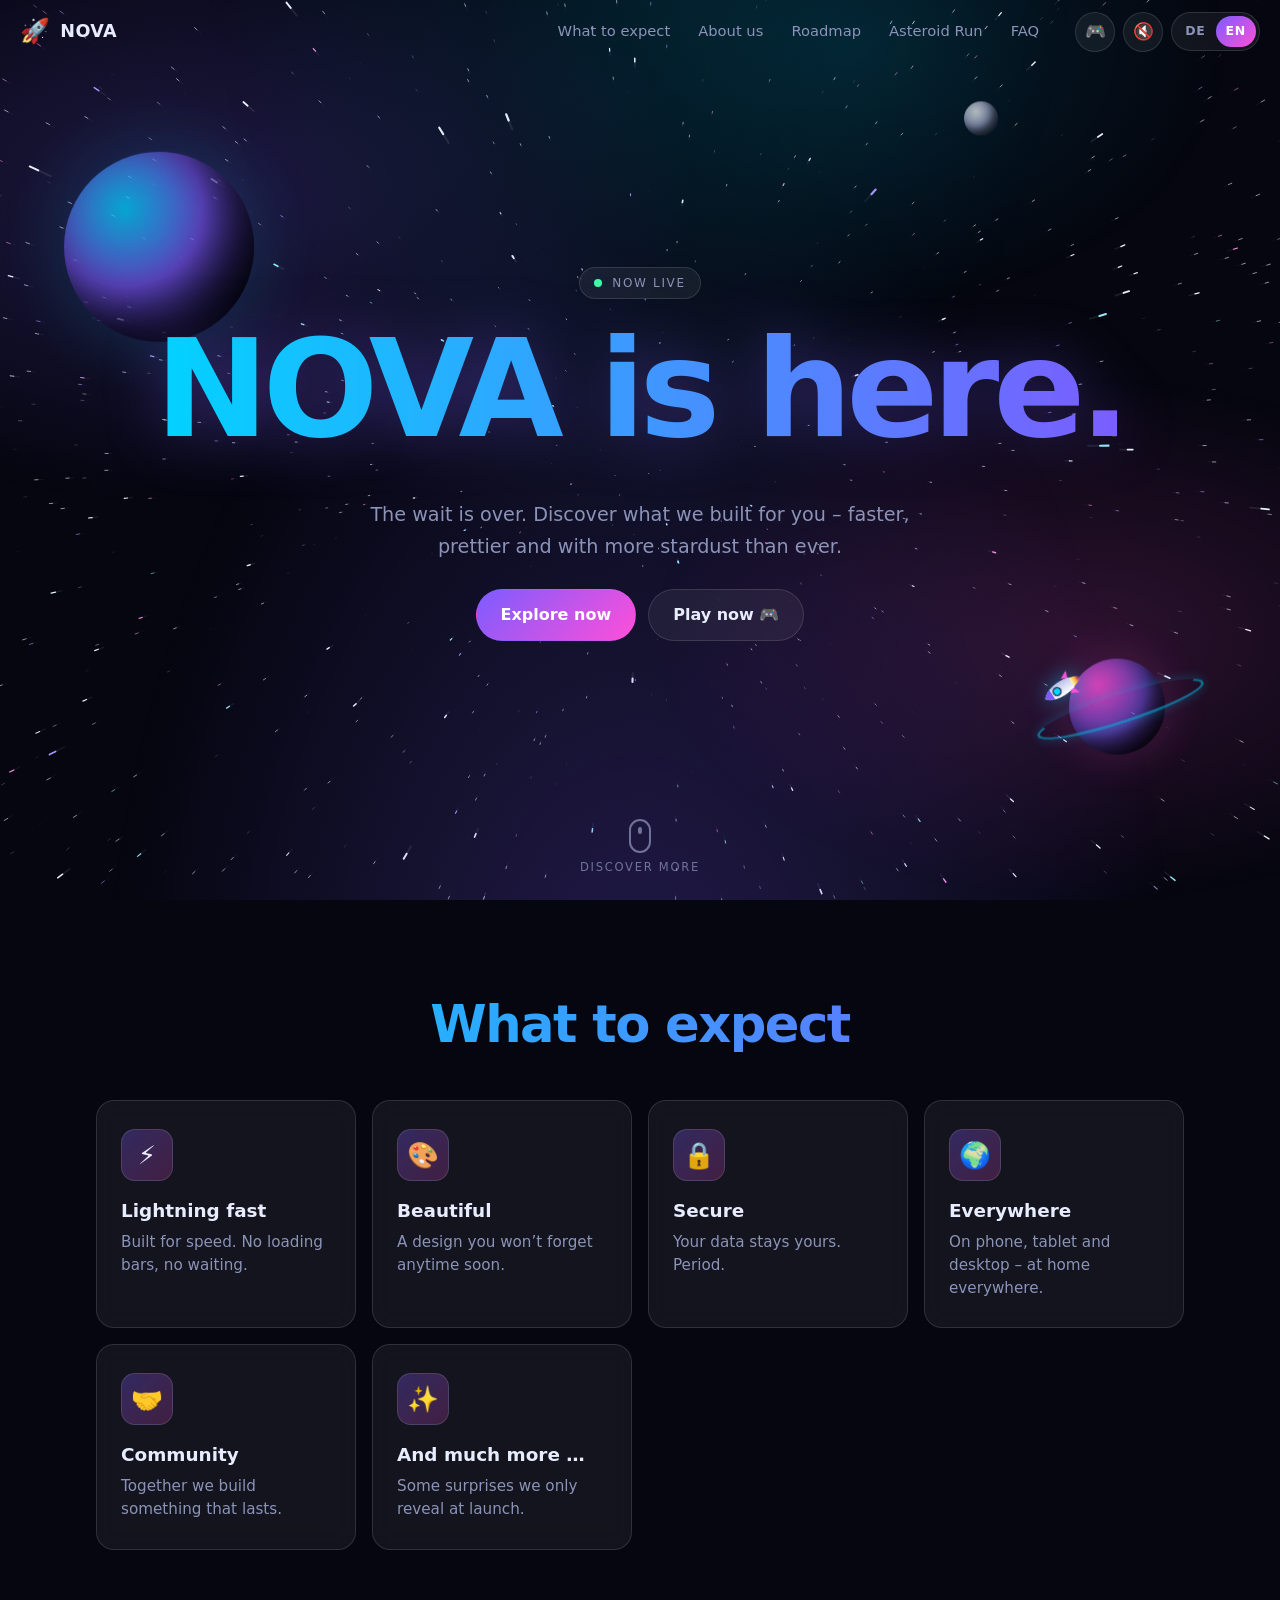
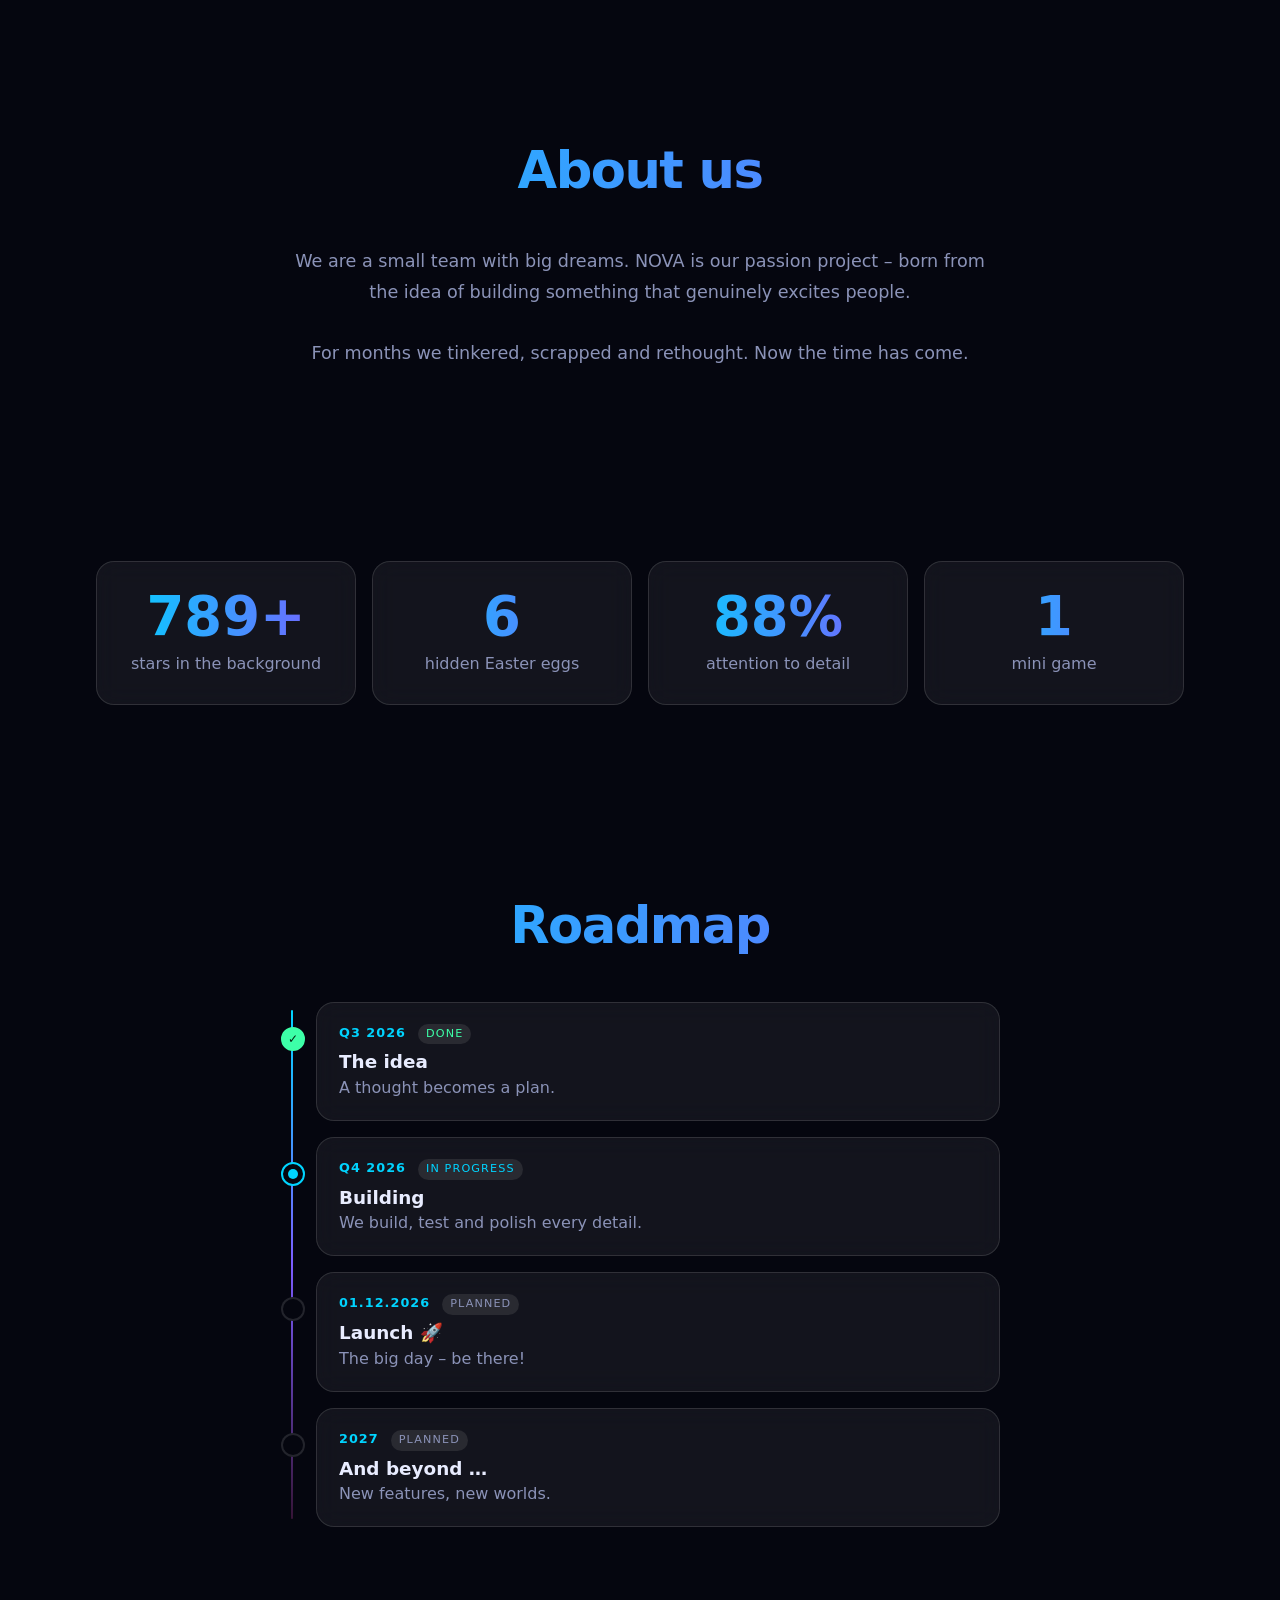
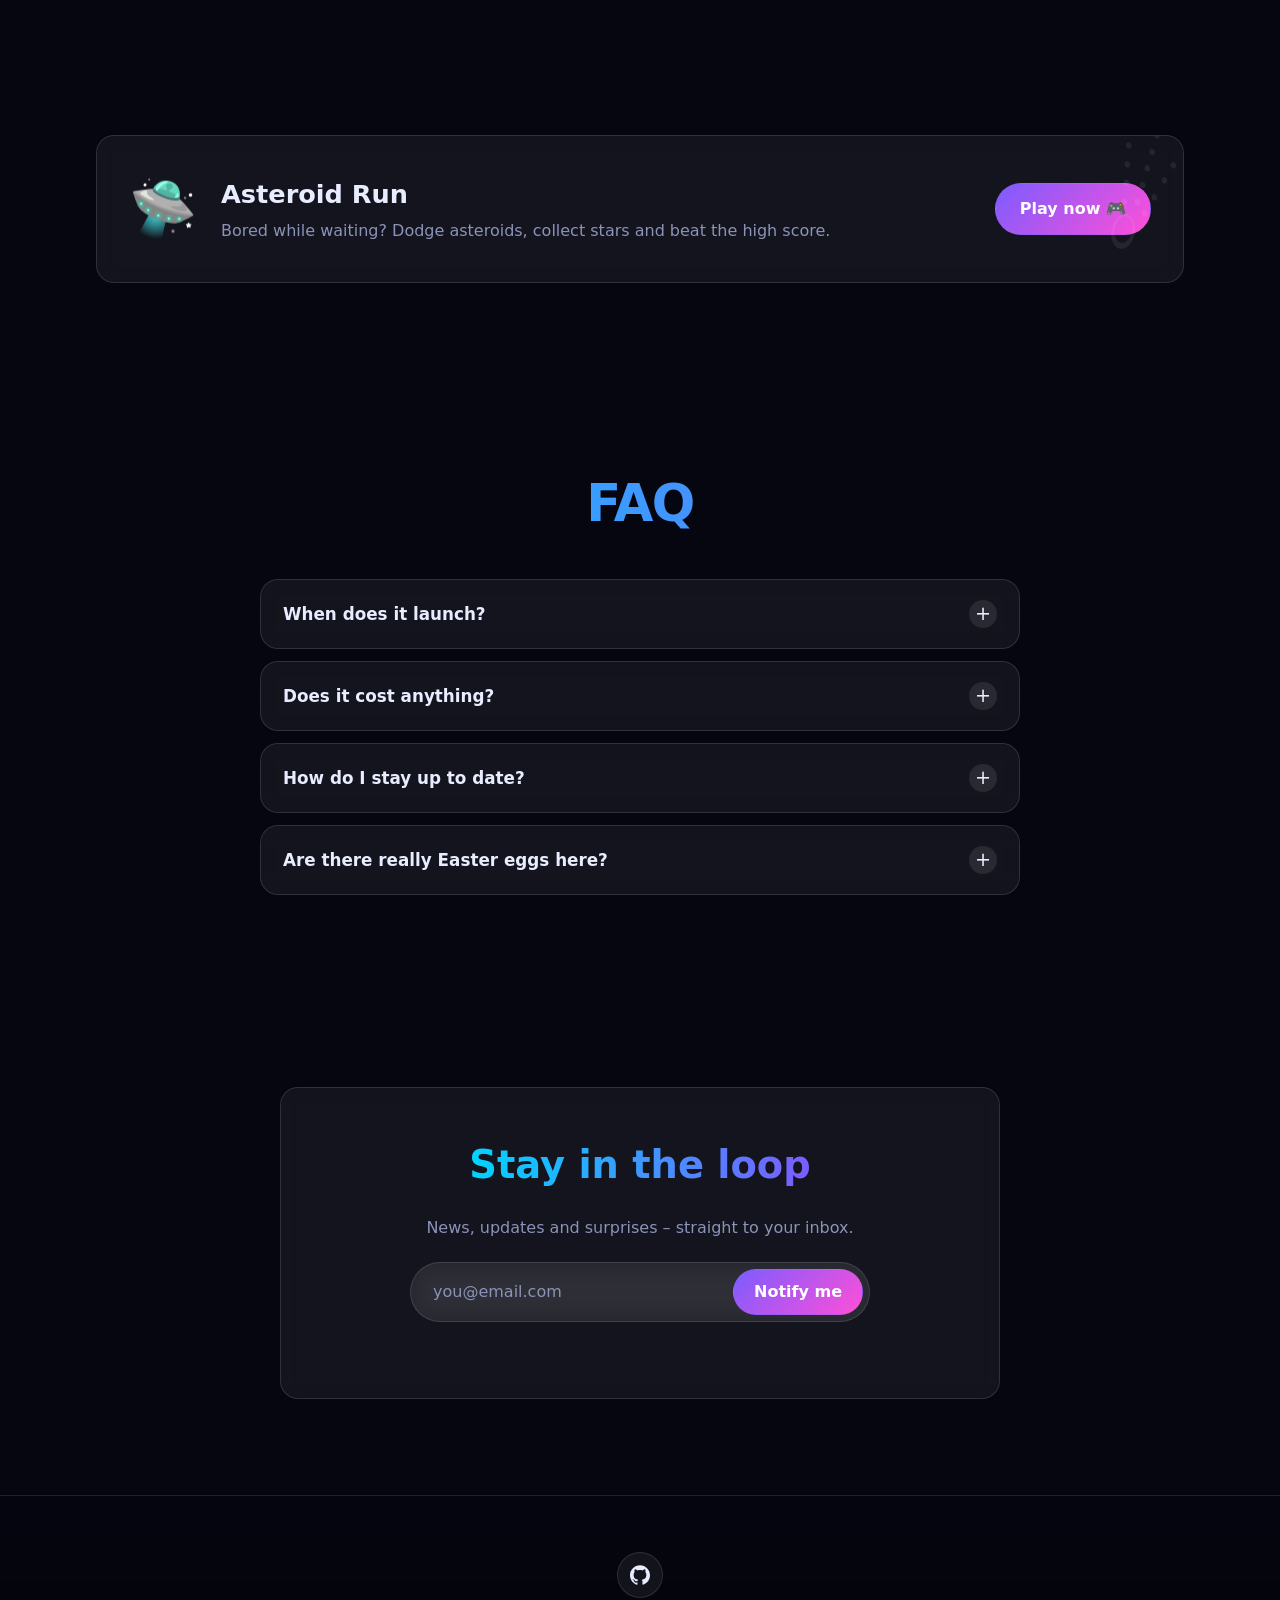
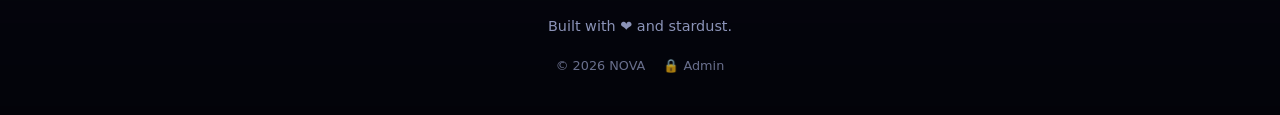
==== commit 5c15397b: "Replace admin panel with in-page Studio and add artifact mode The admin panel is now a sidebar on th" ====
--- a/index.html
+++ b/index.html
@@ -26,6 +26,7 @@
   <link rel="apple-touch-icon" href="assets/img/apple-touch-icon.png">
   <link rel="manifest" href="manifest.webmanifest">
   <link rel="stylesheet" href="assets/css/site.css">
+  <link rel="stylesheet" href="assets/css/studio.css">
 </head>
 <body class="mode-soon">
   <div class="nebula" id="nebula" aria-hidden="true"></div>
@@ -200,7 +201,7 @@
       <span>© <span id="year"></span> <span id="footer-brand"></span></span>
       <span id="visitors" hidden></span>
       <span id="eggs-count" hidden></span>
-      <a href="admin.html" id="admin-link">🔒 <span data-ui="admin"></span></a>
+      <a href="#admin" id="admin-link">🔒 <span data-ui="admin"></span></a>
     </div>
   </footer>
 
@@ -212,15 +213,23 @@
     <div class="card game-overlay" id="game-overlay"></div>
   </div>
 
+  <button class="studio-fab" id="studio-fab" type="button" hidden>✏️ <span data-ui="studio"></span></button>
+
   <canvas id="fx" aria-hidden="true"></canvas>
   <div class="toast" id="toast" role="status" aria-live="polite"></div>
 
+  <!-- Einstellungen: auf GitHub Pages leer (dann gilt config.json), im Artifact hier eingebettet -->
+  <script type="application/json" id="cs-config"></script>
+
   <script src="assets/js/icons.js"></script>
   <script src="assets/js/config.js"></script>
+  <script src="assets/js/backend.js"></script>
   <script src="assets/js/sound.js"></script>
   <script src="assets/js/fx.js"></script>
   <script src="assets/js/space.js"></script>
   <script src="assets/js/game.js"></script>
+  <script src="assets/js/images.js"></script>
+  <script src="assets/js/studio.js"></script>
   <script src="assets/js/site.js"></script>
 </body>
 </html>
--- a/assets/css/site.css
+++ b/assets/css/site.css
@@ -20,6 +20,7 @@
   --radius: 18px;
   --header-h: 64px;
   --font: system-ui, -apple-system, "Segoe UI", Roboto, "Helvetica Neue", Arial, sans-serif;
+  color-scheme: dark;
 }
 
 * { box-sizing: border-box; margin: 0; padding: 0; }
@@ -30,6 +31,7 @@
   background: var(--bg);
   color: var(--fg);
   font-family: var(--font);
+  font-size: 16px;
   line-height: 1.5;
   overflow-x: hidden;
   -webkit-font-smoothing: antialiased;
@@ -45,7 +47,7 @@
   clip: rect(0 0 0 0); white-space: nowrap;
 }
 
-body.mode-soon .only-live,
+body:not(.mode-live) .only-live,
 body.mode-live .only-soon { display: none !important; }
 
 /* ---------- Weltraum-Hintergrund ---------- */
@@ -142,6 +144,7 @@
   position: fixed;
   top: 0; left: 0; right: 0;
   z-index: 20;
+  padding-top: env(safe-area-inset-top, 0px);
 }
 
 .banner {
@@ -247,6 +250,7 @@
 
 .hero {
   position: relative;
+  container-type: inline-size;
   min-height: 100vh;
   min-height: 100svh;
   display: flex;
@@ -301,6 +305,7 @@
   position: relative;
   max-width: 100%;
   font-size: clamp(2.8rem, 12.5vw, 8.5rem);
+  font-size: clamp(2.6rem, 12.5cqi, 8.5rem);
   font-weight: 900;
   line-height: 0.95;
   letter-spacing: -0.045em;
@@ -795,7 +800,7 @@
 .toast {
   position: fixed;
   left: 50%; bottom: 24px;
-  z-index: 70;
+  z-index: 100;
   max-width: calc(100% - 32px);
   padding: 10px 18px;
   border-radius: 999px;
--- a/assets/css/studio.css
+++ b/assets/css/studio.css
@@ -0,0 +1,507 @@
+/* =========================================================
+   Studio – Seitenleiste zum Bearbeiten (nur für Besitzer/Admins)
+   Nutzt die Akzentfarben der Seite (--a1, --a2, --a3).
+   ========================================================= */
+.studio, .st-login, .studio-fab {
+  --st-bg: #0b0d1c;
+  --st-panel: #121530;
+  --st-panel-2: #191d3d;
+  --st-input: #0a0c1a;
+  --st-line: rgba(255, 255, 255, 0.09);
+  --st-line-strong: rgba(255, 255, 255, 0.17);
+  --st-fg: #e8ecff;
+  --st-muted: #959dc4;
+  --st-warn: #ffc94d;
+  --st-ok: #3dffa8;
+  --st-danger: #ff6b81;
+  --st-w: 480px;
+  color-scheme: dark;
+  font-family: system-ui, -apple-system, "Segoe UI", Roboto, "Helvetica Neue", Arial, sans-serif;
+  font-size: 14px;
+  line-height: 1.5;
+  color: var(--st-fg);
+}
+
+/* ---------- Knopf „Seite bearbeiten“ ---------- */
+.studio-fab {
+  position: fixed;
+  left: 16px;
+  bottom: calc(16px + env(safe-area-inset-bottom, 0px));
+  z-index: 64;
+  display: inline-flex; align-items: center; gap: 8px;
+  padding: 11px 18px;
+  border-radius: 999px;
+  border: 1px solid rgba(255, 255, 255, 0.18);
+  background: linear-gradient(135deg, var(--a1), var(--a3));
+  color: #fff;
+  font-weight: 700;
+  cursor: pointer;
+  box-shadow: 0 10px 30px rgba(0, 0, 0, 0.45), 0 0 0 4px rgba(var(--a1-rgb), 0.18);
+  transition: transform 0.15s, box-shadow 0.2s;
+}
+.studio-fab:hover { transform: translateY(-2px); box-shadow: 0 14px 34px rgba(0, 0, 0, 0.5), 0 0 0 6px rgba(var(--a1-rgb), 0.22); }
+
+/* ---------- Leiste ---------- */
+.studio {
+  position: fixed;
+  top: 0; right: 0; bottom: 0;
+  z-index: 65;
+  width: min(var(--st-w), 100vw);
+  display: flex; flex-direction: column;
+  background: var(--st-bg);
+  border-left: 1px solid var(--st-line-strong);
+  box-shadow: -30px 0 70px rgba(0, 0, 0, 0.5);
+  padding-top: env(safe-area-inset-top, 0px);
+  animation: st-in 0.28s cubic-bezier(0.2, 0.8, 0.2, 1);
+}
+@keyframes st-in { from { transform: translateX(40px); opacity: 0; } }
+.studio * { box-sizing: border-box; }
+.studio button, .studio input, .studio select, .studio textarea { font: inherit; color: inherit; }
+.studio :focus-visible { outline: 2px solid var(--a2); outline-offset: 2px; }
+.studio a { color: var(--a2); }
+.studio code, .studio kbd {
+  font-family: ui-monospace, SFMono-Regular, Menlo, monospace;
+  font-size: 0.86em;
+  padding: 1px 5px;
+  border-radius: 5px;
+  background: rgba(255, 255, 255, 0.08);
+  border: 1px solid var(--st-line);
+}
+
+.st-head {
+  display: flex; align-items: center; gap: 8px;
+  padding: 10px 12px;
+  border-bottom: 1px solid var(--st-line);
+}
+.st-brand {
+  display: flex; align-items: center; gap: 10px;
+  min-width: 0; flex: 1;
+  padding: 0; border: 0; background: none; cursor: pointer; text-align: left;
+}
+.st-logo {
+  width: 34px; height: 34px; flex: none;
+  display: inline-flex; align-items: center; justify-content: center;
+  border-radius: 10px;
+  background: linear-gradient(135deg, var(--a1), var(--a3));
+  font-size: 1rem;
+}
+.st-brand-t { display: flex; flex-direction: column; min-width: 0; overflow: hidden; }
+.st-brand-t b { font-size: 1rem; line-height: 1.1; }
+.st-sub { font-size: 0.78rem; color: var(--st-muted); white-space: nowrap; overflow: hidden; text-overflow: ellipsis; }
+.st-actions { display: flex; align-items: center; gap: 6px; }
+
+.st-icon {
+  width: 34px; height: 34px;
+  display: inline-flex; align-items: center; justify-content: center;
+  border-radius: 9px;
+  border: 1px solid var(--st-line);
+  background: var(--st-panel);
+  cursor: pointer;
+  font-size: 1rem;
+}
+.st-icon:hover:not(:disabled) { border-color: rgba(var(--a1-rgb), 0.6); }
+.st-icon:disabled { opacity: 0.35; cursor: default; }
+.st-collapse { display: none; }
+
+.st-status { display: flex; flex-wrap: wrap; gap: 6px; padding: 8px 12px 0; }
+.st-pill {
+  display: inline-flex; align-items: center; gap: 6px;
+  padding: 3px 10px;
+  border-radius: 999px;
+  border: 0;
+  background: var(--st-panel-2);
+  font-size: 0.78rem;
+  white-space: nowrap;
+}
+.st-pill.dirty { color: var(--st-warn); }
+.st-pill.clean { color: var(--st-ok); }
+.st-pill.warn { color: var(--st-warn); cursor: pointer; }
+
+.st-preview {
+  display: flex; flex-wrap: wrap; align-items: center; gap: 8px;
+  padding: 8px 12px 10px;
+  border-bottom: 1px solid var(--st-line);
+}
+.st-seg { display: inline-flex; padding: 3px; border-radius: 10px; background: var(--st-panel); border: 1px solid var(--st-line); }
+.st-seg button {
+  padding: 4px 10px;
+  border: 0; border-radius: 7px;
+  background: none;
+  cursor: pointer;
+  font-size: 0.8rem; font-weight: 600;
+  color: var(--st-muted);
+}
+.st-seg button[aria-pressed="true"] { background: var(--st-panel-2); color: var(--st-fg); box-shadow: 0 0 0 1px var(--st-line-strong); }
+
+.st-body { flex: 1; min-height: 0; display: grid; grid-template-columns: 78px minmax(0, 1fr); }
+.st-nav {
+  display: flex; flex-direction: column; gap: 2px;
+  padding: 8px 6px 24px;
+  overflow-y: auto;
+  border-right: 1px solid var(--st-line);
+  scrollbar-width: none;
+}
+.st-nav::-webkit-scrollbar { display: none; }
+.st-nav button {
+  display: flex; flex-direction: column; align-items: center; gap: 2px;
+  overflow-wrap: anywhere;
+  hyphens: manual;
+  padding: 8px 2px;
+  border: 0; border-radius: 10px;
+  background: none;
+  cursor: pointer;
+  color: var(--st-muted);
+  font-size: 0.66rem; font-weight: 600;
+  line-height: 1.2;
+  text-align: center;
+}
+.st-nav button:hover { background: var(--st-panel); color: var(--st-fg); }
+.st-nav button[aria-current="page"] { background: var(--st-panel-2); color: var(--st-fg); box-shadow: inset 3px 0 0 var(--a1); }
+.st-nav-i { font-size: 1.2rem; }
+
+.st-editor { overflow-y: auto; padding: 16px 16px 90px; min-width: 0; }
+.st-panel-head { margin-bottom: 14px; }
+.st-panel-head h2 { font-size: 1.25rem; line-height: 1.25; }
+.st-panel-head p { color: var(--st-muted); font-size: 0.88rem; margin-top: 2px; }
+
+/* ---------- Gruppen & Felder ---------- */
+.st-group {
+  display: flex; flex-direction: column; gap: 12px;
+  padding: 14px;
+  margin-bottom: 12px;
+  border-radius: 14px;
+  background: var(--st-panel);
+  border: 1px solid var(--st-line);
+}
+.st-group > h3 { font-size: 0.72rem; letter-spacing: 0.12em; text-transform: uppercase; color: var(--a2); }
+.st-grid2 { display: grid; grid-template-columns: 1fr 1fr; gap: 10px; }
+.st-row { display: flex; align-items: center; gap: 8px; }
+.st-row.wrap { flex-wrap: wrap; }
+.st-row.between { justify-content: space-between; flex-wrap: wrap; }
+
+.st-field { display: flex; flex-direction: column; gap: 6px; min-width: 0; }
+.st-field > span, .st-label { font-size: 0.82rem; font-weight: 600; color: #c9cff0; }
+.st-field input:not([type="checkbox"]):not([type="range"]):not([type="color"]):not([type="file"]),
+.st-field select, .st-field textarea,
+.st-i18n-row input, .st-i18n-row textarea,
+.st-color input[type="text"],
+.st-login-card input {
+  width: 100%;
+  padding: 9px 11px;
+  border-radius: 9px;
+  border: 1px solid var(--st-line-strong);
+  background: var(--st-input);
+  color: var(--st-fg);
+  outline: none;
+  transition: border-color 0.2s, box-shadow 0.2s;
+}
+.studio textarea { min-height: 76px; resize: vertical; line-height: 1.5; }
+.studio input:focus, .studio select:focus, .studio textarea:focus, .st-login-card input:focus {
+  border-color: var(--a1);
+  box-shadow: 0 0 0 3px rgba(var(--a1-rgb), 0.22);
+}
+.st-help { font-size: 0.78rem; color: var(--st-muted); }
+
+.st-i18n { display: grid; gap: 6px; }
+.st-i18n-row { display: grid; grid-template-columns: 30px minmax(0, 1fr); gap: 6px; align-items: start; }
+.st-flag {
+  height: 38px;
+  display: flex; align-items: center; justify-content: center;
+  border-radius: 8px;
+  background: var(--st-panel-2);
+  font-size: 0.68rem; font-weight: 800; color: var(--st-muted);
+}
+
+.st-toggle { display: flex; align-items: center; justify-content: space-between; gap: 12px; cursor: pointer; }
+.st-t-text { display: flex; flex-direction: column; min-width: 0; }
+.st-t-text b { font-size: 0.9rem; font-weight: 600; }
+.st-switch { position: relative; flex: none; width: 42px; height: 24px; }
+.st-switch input { position: absolute; inset: 0; opacity: 0; margin: 0; cursor: pointer; width: 100%; height: 100%; }
+.st-track { position: absolute; inset: 0; border-radius: 999px; background: #2b2f52; pointer-events: none; transition: background 0.2s; }
+.st-track::after {
+  content: ""; position: absolute; top: 3px; left: 3px;
+  width: 18px; height: 18px; border-radius: 50%;
+  background: #fff;
+  transition: transform 0.2s;
+}
+.st-switch input:checked + .st-track { background: linear-gradient(135deg, var(--a1), var(--a3)); }
+.st-switch input:checked + .st-track::after { transform: translateX(18px); }
+.st-switch input:focus-visible + .st-track { outline: 2px solid var(--a2); outline-offset: 2px; }
+
+.st-range { display: flex; align-items: center; gap: 10px; }
+.st-range input { flex: 1; accent-color: var(--a1); }
+.st-range output { min-width: 44px; text-align: right; color: var(--st-muted); font-variant-numeric: tabular-nums; }
+
+.st-color { display: flex; gap: 8px; align-items: center; }
+.st-color input[type="color"] { width: 40px; height: 38px; flex: none; padding: 2px; border-radius: 9px; border: 1px solid var(--st-line-strong); background: var(--st-input); cursor: pointer; }
+.st-color input[type="text"] { font-family: ui-monospace, monospace; }
+
+.st-emojis { display: flex; flex-wrap: wrap; gap: 5px; }
+.st-emojis button { width: 34px; height: 34px; border-radius: 8px; border: 1px solid var(--st-line); background: var(--st-panel-2); cursor: pointer; font-size: 1.05rem; }
+.st-emojis button:hover { border-color: var(--a1); }
+
+.st-image-box { display: flex; align-items: center; justify-content: space-between; gap: 10px; padding: 10px; border-radius: 10px; border: 1px dashed var(--st-line-strong); }
+.st-image-box img { width: 56px; height: 56px; object-fit: cover; border-radius: 8px; background: #000; }
+
+/* ---------- Buttons ---------- */
+.st-btn {
+  display: inline-flex; align-items: center; justify-content: center; gap: 6px;
+  padding: 8px 14px;
+  border-radius: 10px;
+  border: 1px solid var(--st-line-strong);
+  background: var(--st-panel-2);
+  font-weight: 600;
+  cursor: pointer;
+  text-decoration: none;
+  white-space: nowrap;
+  transition: border-color 0.2s, box-shadow 0.2s, transform 0.12s, opacity 0.2s;
+}
+.st-btn:hover:not(:disabled) { border-color: rgba(var(--a1-rgb), 0.65); }
+.st-btn:active:not(:disabled) { transform: translateY(1px); }
+.st-btn.primary { background: linear-gradient(135deg, var(--a1), var(--a3)); border-color: transparent; color: #fff; }
+.st-btn.primary:hover:not(:disabled) { box-shadow: 0 6px 20px rgba(var(--a3-rgb), 0.35); }
+.st-btn.danger { background: transparent; border-color: rgba(255, 107, 129, 0.45); color: var(--st-danger); }
+.st-btn.danger.armed, .st-li-del.armed { background: var(--st-danger); border-color: var(--st-danger); color: #fff; }
+.st-btn.small { padding: 6px 10px; font-size: 0.82rem; }
+.st-btn.wide { width: 100%; padding: 11px; }
+.st-btn:disabled { opacity: 0.5; cursor: default; }
+.st-btn.busy { color: transparent !important; position: relative; }
+.st-btn.busy::after {
+  content: ""; position: absolute; width: 16px; height: 16px;
+  border: 2px solid #fff; border-right-color: transparent; border-radius: 50%;
+  animation: st-spin 0.7s linear infinite;
+}
+@keyframes st-spin { to { transform: rotate(360deg); } }
+.st-publish.pulse { animation: st-pulse 2.4s ease-in-out infinite; }
+@keyframes st-pulse { 50% { box-shadow: 0 0 0 5px rgba(var(--a3-rgb), 0.25); } }
+
+/* ---------- Infos ---------- */
+.st-info {
+  padding: 11px 13px;
+  border-radius: 11px;
+  background: rgba(var(--a2-rgb), 0.08);
+  border: 1px solid rgba(var(--a2-rgb), 0.28);
+  font-size: 0.84rem;
+  color: #d6ecf5;
+}
+.st-info.warn { background: rgba(255, 201, 77, 0.08); border-color: rgba(255, 201, 77, 0.35); color: #f6e7c4; }
+.st-info.danger { background: rgba(255, 107, 129, 0.08); border-color: rgba(255, 107, 129, 0.38); color: #ffd6dd; }
+.st-info ol, .st-info ul { padding-left: 20px; margin-top: 6px; display: grid; gap: 3px; }
+.st-info b { color: #fff; }
+
+/* ---------- Listen ---------- */
+.st-list { display: flex; flex-direction: column; gap: 6px; }
+.st-li { border-radius: 11px; border: 1px solid var(--st-line-strong); background: var(--st-input); }
+.st-li > summary {
+  display: flex; align-items: center; gap: 8px;
+  padding: 9px 10px;
+  cursor: pointer;
+  list-style: none;
+  font-weight: 600;
+  font-size: 0.88rem;
+}
+.st-li > summary::-webkit-details-marker { display: none; }
+.st-li > summary::before { content: "▸"; color: var(--st-muted); transition: transform 0.2s; }
+.st-li[open] > summary::before { transform: rotate(90deg); }
+.st-li-title { flex: 1; min-width: 0; overflow: hidden; text-overflow: ellipsis; white-space: nowrap; }
+.st-li-tools { display: flex; gap: 4px; }
+.st-li-tools button, .st-li-del {
+  min-width: 28px; height: 28px;
+  padding: 0 6px;
+  border-radius: 8px;
+  border: 1px solid var(--st-line);
+  background: var(--st-panel-2);
+  cursor: pointer;
+  font-size: 0.78rem;
+  white-space: nowrap;
+}
+.st-li-tools button:hover { border-color: var(--a1); }
+.st-li-body { padding: 4px 10px 12px; display: flex; flex-direction: column; gap: 10px; }
+.st-li-icon { width: 18px; height: 18px; display: inline-flex; flex: none; }
+.st-li-icon svg { width: 100%; height: 100%; fill: currentColor; }
+
+/* ---------- Übersicht ---------- */
+.st-stats { display: grid; grid-template-columns: 1fr 1fr; gap: 8px; }
+.st-stat { padding: 11px 12px; border-radius: 11px; background: var(--st-input); border: 1px solid var(--st-line); min-width: 0; }
+.st-stat-v { font-size: 1.15rem; font-weight: 800; font-variant-numeric: tabular-nums; white-space: nowrap; overflow: hidden; text-overflow: ellipsis; }
+.st-stat-l { font-size: 0.74rem; color: var(--st-muted); }
+
+.st-quick { display: grid; grid-template-columns: 1fr 1fr; gap: 8px; }
+.st-tile {
+  display: flex; flex-direction: column; align-items: flex-start; gap: 3px;
+  padding: 12px;
+  border-radius: 12px;
+  border: 1px solid var(--st-line);
+  background: var(--st-input);
+  cursor: pointer;
+  text-align: left;
+  transition: border-color 0.2s, transform 0.15s;
+}
+.st-tile:hover { border-color: rgba(var(--a1-rgb), 0.6); transform: translateY(-1px); }
+.st-tile-i { font-size: 1.3rem; }
+.st-tile b { font-size: 0.88rem; }
+.st-tile small { font-size: 0.74rem; color: var(--st-muted); line-height: 1.35; }
+
+.st-progress { height: 7px; border-radius: 999px; background: #23274a; overflow: hidden; }
+.st-progress > div { height: 100%; background: linear-gradient(90deg, var(--a2), var(--a1), var(--a3)); transition: width 0.4s; }
+.st-checklist { list-style: none; display: grid; gap: 5px; }
+.st-checklist button {
+  width: 100%;
+  display: flex; align-items: center; gap: 10px;
+  padding: 8px 10px;
+  border-radius: 10px;
+  border: 1px solid var(--st-line);
+  background: var(--st-input);
+  cursor: pointer;
+  text-align: left;
+  font-size: 0.86rem;
+}
+.st-checklist button:hover { border-color: var(--a1); }
+.st-ck { width: 20px; height: 20px; flex: none; border-radius: 50%; display: inline-flex; align-items: center; justify-content: center; font-size: 0.7rem; }
+.st-checklist .done .st-ck { background: var(--st-ok); color: #052313; }
+.st-checklist .todo .st-ck { border: 2px solid var(--st-line-strong); }
+.st-checklist .done .st-ck-text { color: var(--st-muted); text-decoration: line-through; }
+.st-ck-text { flex: 1; }
+.st-ck-go { color: var(--st-muted); }
+.st-keys { font-size: 0.8rem; color: var(--st-muted); line-height: 2; }
+
+/* ---------- Vorlagen ---------- */
+.st-presets { display: grid; grid-template-columns: repeat(3, minmax(0, 1fr)); gap: 8px; }
+.st-preset {
+  display: flex; flex-direction: column; gap: 6px;
+  padding: 8px;
+  border-radius: 12px;
+  border: 1px solid var(--st-line);
+  background: var(--st-input);
+  cursor: pointer;
+  text-align: left;
+  font-size: 0.78rem;
+  transition: border-color 0.2s, transform 0.15s;
+}
+.st-preset:hover { border-color: rgba(var(--a1-rgb), 0.65); transform: translateY(-1px); }
+.st-preset-swatch { height: 46px; border-radius: 8px; display: flex; align-items: center; justify-content: center; font-size: 1.4rem; }
+
+.st-themes { display: grid; grid-template-columns: repeat(4, minmax(0, 1fr)); gap: 6px; }
+.st-theme {
+  display: flex; flex-direction: column; gap: 5px;
+  padding: 6px;
+  border-radius: 10px;
+  border: 2px solid var(--st-line);
+  background: none;
+  cursor: pointer;
+  font-size: 0.74rem; font-weight: 600;
+  text-align: left;
+}
+.st-theme[aria-pressed="true"] { border-color: var(--a1); box-shadow: 0 0 0 3px rgba(var(--a1-rgb), 0.22); }
+.st-theme-sw { height: 26px; border-radius: 6px; }
+
+.st-modes { display: grid; grid-template-columns: repeat(3, minmax(0, 1fr)); gap: 6px; }
+.st-mode {
+  display: flex; flex-direction: column; align-items: center; gap: 3px;
+  padding: 10px 6px;
+  border-radius: 11px;
+  border: 2px solid var(--st-line);
+  background: var(--st-input);
+  cursor: pointer;
+  text-align: center;
+}
+.st-mode-i { font-size: 1.4rem; }
+.st-mode b { font-size: 0.84rem; }
+.st-mode small { font-size: 0.7rem; color: var(--st-muted); line-height: 1.3; }
+.st-mode[aria-pressed="true"] { border-color: var(--a1); background: rgba(var(--a1-rgb), 0.14); }
+
+/* ---------- Tabellen ---------- */
+.st-table-wrap { max-height: 360px; overflow: auto; border-radius: 10px; border: 1px solid var(--st-line); background: var(--st-input); }
+.st-table { width: 100%; border-collapse: collapse; font-size: 0.84rem; }
+.st-table th { position: sticky; top: 0; background: var(--st-panel-2); text-align: left; font-size: 0.72rem; text-transform: uppercase; letter-spacing: 0.08em; color: var(--st-muted); padding: 7px 10px; }
+.st-table td { padding: 7px 10px; border-top: 1px solid var(--st-line); vertical-align: middle; }
+.st-table td:last-child { text-align: right; width: 1%; white-space: nowrap; }
+.st-mail { overflow-wrap: anywhere; font-weight: 600; }
+.st-when { color: var(--st-muted); font-size: 0.74rem; }
+.st-rank { color: var(--st-muted); width: 1%; }
+.st-num { font-variant-numeric: tabular-nums; font-weight: 700; text-align: right; }
+.st-empty { display: flex; flex-direction: column; align-items: center; gap: 4px; padding: 22px 12px; text-align: center; }
+.st-empty span { font-size: 1.8rem; }
+.st-empty small { color: var(--st-muted); }
+
+.st-eggs { display: grid; gap: 5px; font-size: 0.84rem; }
+.st-eggs div { display: flex; gap: 8px; padding: 7px 9px; border-radius: 9px; background: var(--st-input); }
+
+.st-log {
+  max-height: 200px; overflow-y: auto;
+  padding: 9px 11px;
+  border-radius: 9px;
+  background: #06071a;
+  border: 1px solid var(--st-line);
+  font-family: ui-monospace, monospace;
+  font-size: 0.76rem;
+  white-space: pre-wrap;
+  color: #b9c0e8;
+}
+.st-log .ok { color: var(--st-ok); }
+.st-log .err { color: var(--st-danger); }
+
+/* ---------- Login (statische Seite) ---------- */
+.st-login {
+  position: fixed; inset: 0;
+  z-index: 95;
+  display: flex; align-items: center; justify-content: center;
+  padding: 16px;
+  background: rgba(3, 4, 12, 0.72);
+  backdrop-filter: blur(6px);
+}
+.st-login-card {
+  width: 100%; max-width: 360px;
+  padding: 26px 22px;
+  border-radius: 20px;
+  background: #11132a;
+  border: 1px solid var(--st-line-strong);
+  box-shadow: 0 30px 80px rgba(0, 0, 0, 0.55);
+  display: flex; flex-direction: column; gap: 12px;
+  text-align: center;
+}
+.st-login-card .st-field { text-align: left; }
+.st-login-card.shake { animation: st-shake 0.4s; }
+@keyframes st-shake { 20%, 60% { transform: translateX(-8px); } 40%, 80% { transform: translateX(8px); } }
+.st-login-logo { font-size: 2.4rem; }
+.st-login-err { min-height: 1.2em; color: var(--st-danger); font-size: 0.86rem; }
+
+/* ---------- Seite neben der Leiste ---------- */
+body.studio-open .reveal { opacity: 1 !important; transform: none !important; transition: none !important; }
+body.studio-open .studio-fab { display: none; }
+body.studio-open .game-modal { z-index: 90; }
+
+@media (min-width: 1000px) {
+  body.studio-open:not(.studio-collapsed) main,
+  body.studio-open:not(.studio-collapsed) .footer { margin-right: var(--st-w, 480px); }
+  body.studio-open:not(.studio-collapsed) .header { right: 480px; }
+}
+
+/* Eingeklappt: nur die Kopfzeile bleibt */
+.studio.collapsed { bottom: auto; box-shadow: 0 20px 50px rgba(0, 0, 0, 0.45); border-bottom: 1px solid var(--st-line-strong); border-bottom-left-radius: 16px; }
+.studio.collapsed .st-status,
+.studio.collapsed .st-preview,
+.studio.collapsed .st-body { display: none; }
+.st-collapse { display: inline-flex; }
+
+/* ---------- Handy ---------- */
+@media (max-width: 760px) {
+  .studio { width: 100vw; left: 0; border-left: 0; }
+  .studio.collapsed { top: auto; bottom: 0; border-radius: 16px 16px 0 0; border-top: 1px solid var(--st-line-strong); padding-bottom: env(safe-area-inset-bottom, 0px); }
+  .st-body { grid-template-columns: minmax(0, 1fr); grid-template-rows: auto minmax(0, 1fr); }
+  .st-nav { flex-direction: row; overflow-x: auto; overflow-y: hidden; padding: 6px 8px; border-right: 0; border-bottom: 1px solid var(--st-line); }
+  .st-nav button { flex: none; min-width: 64px; }
+  .st-nav button[aria-current="page"] { box-shadow: inset 0 -3px 0 var(--a1); }
+  .st-editor { padding: 14px 12px 90px; }
+  .st-grid2, .st-quick { grid-template-columns: 1fr; }
+  .st-presets { grid-template-columns: 1fr 1fr; }
+  .st-modes { grid-template-columns: 1fr; }
+  .st-sub { display: none; }
+  .st-head { gap: 6px; padding: 8px 10px; }
+  .st-actions { gap: 4px; }
+  .st-icon { width: 32px; height: 32px; }
+  .st-publish:not(.wide) { padding: 7px 10px; font-size: 0.82rem; }
+}
+@media (max-width: 420px) {
+  .st-brand-t { display: none; }
+}
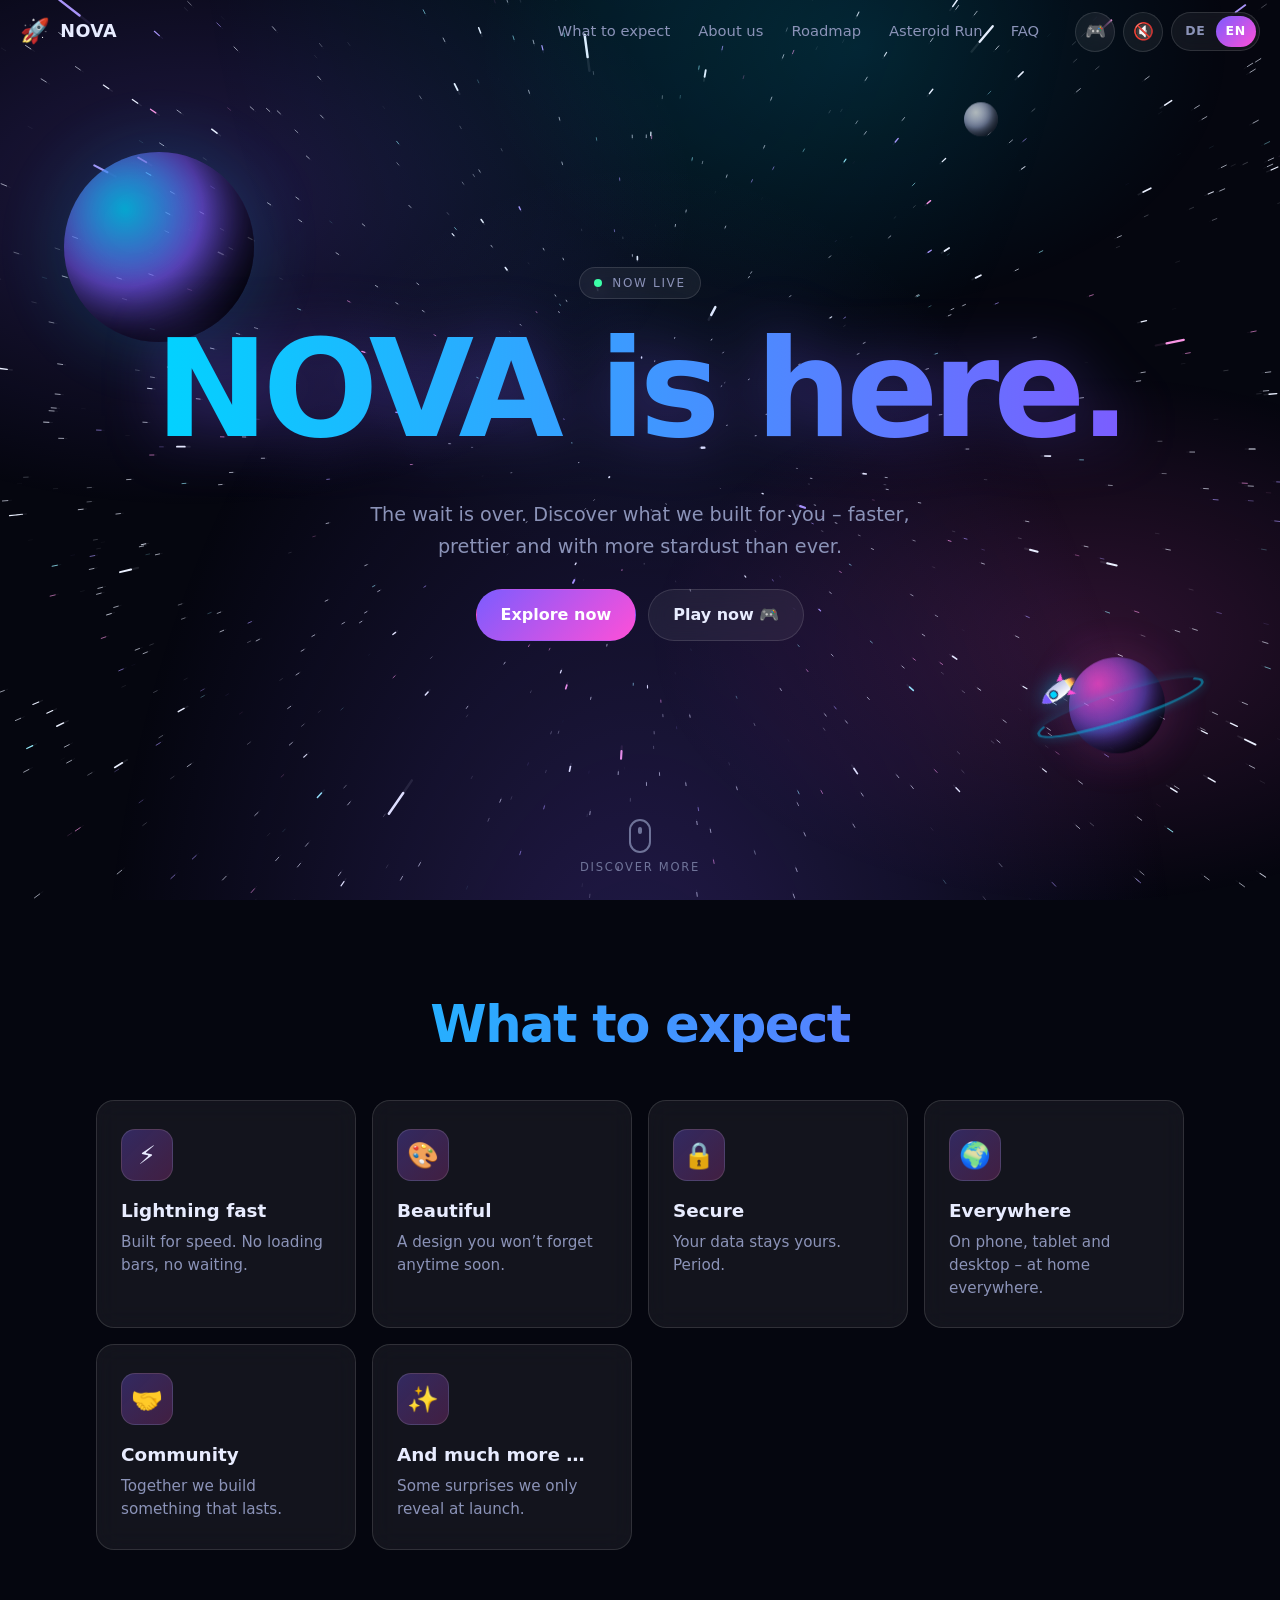
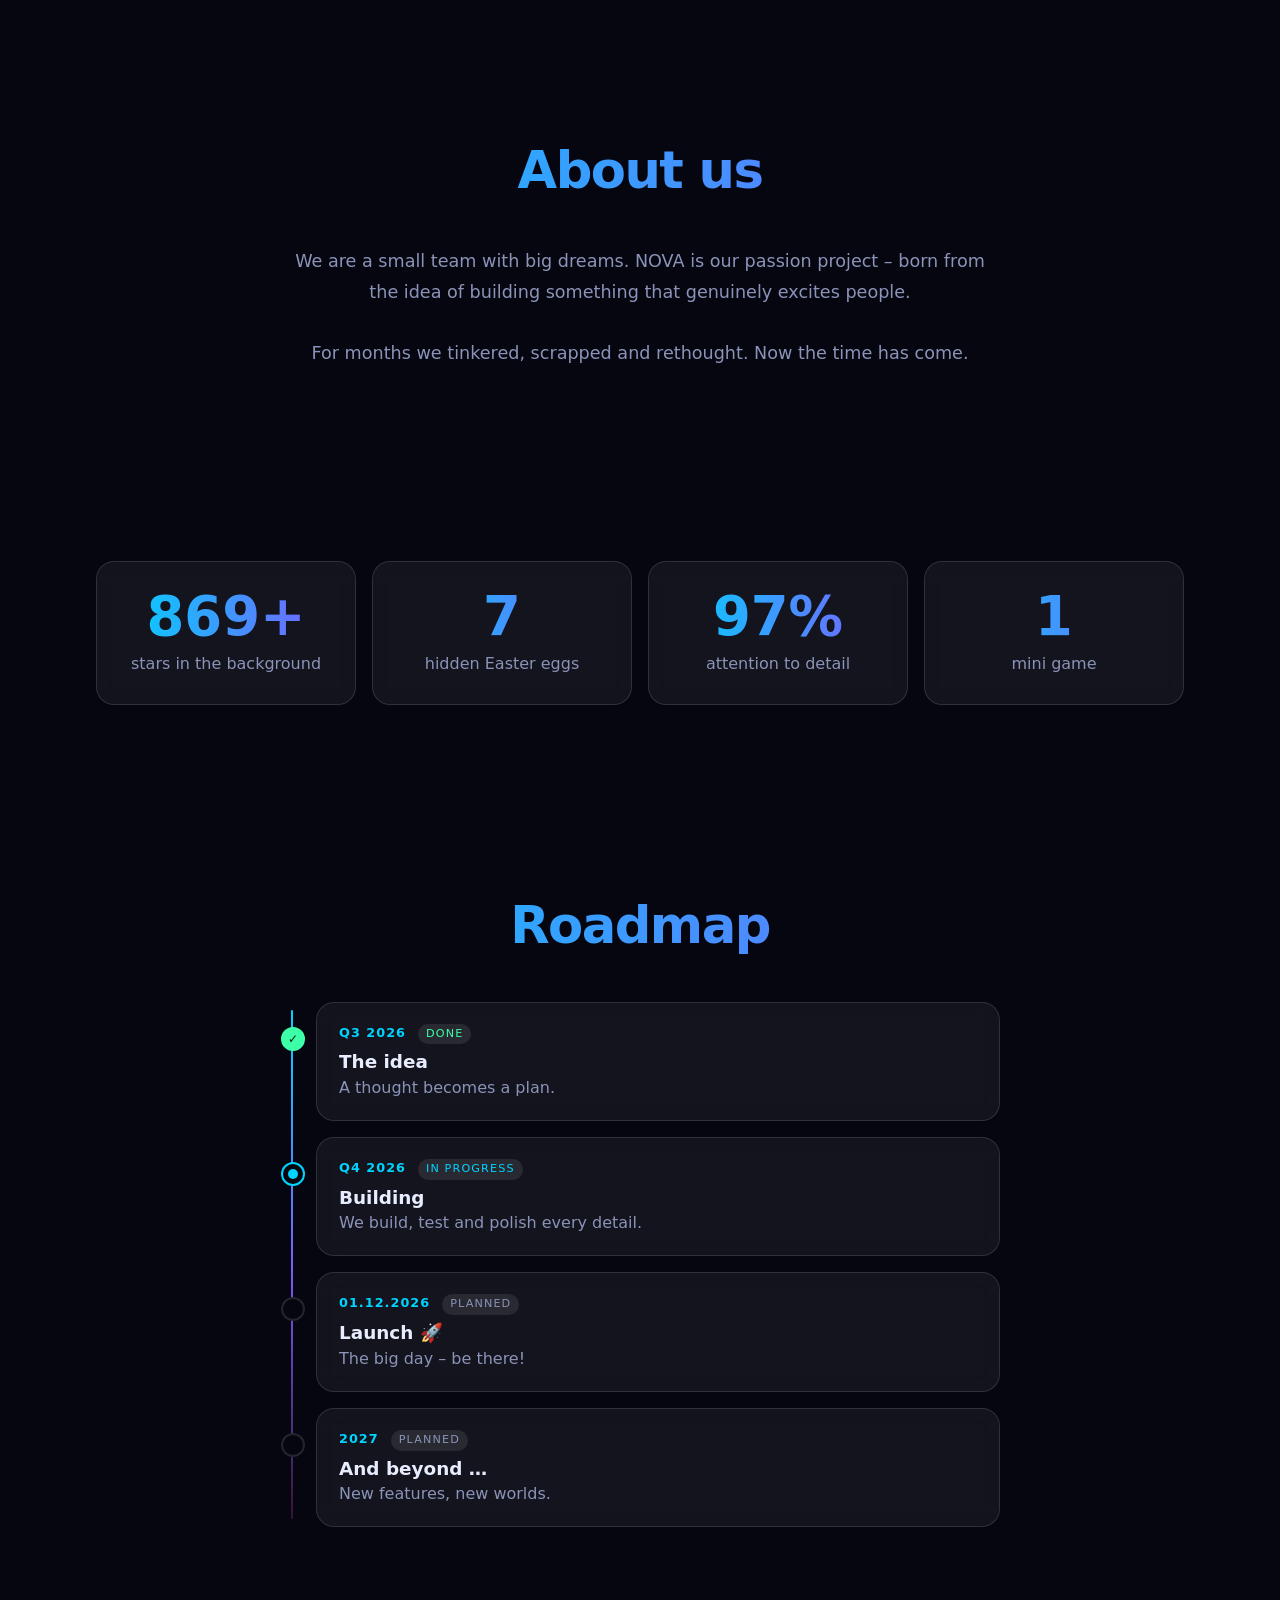
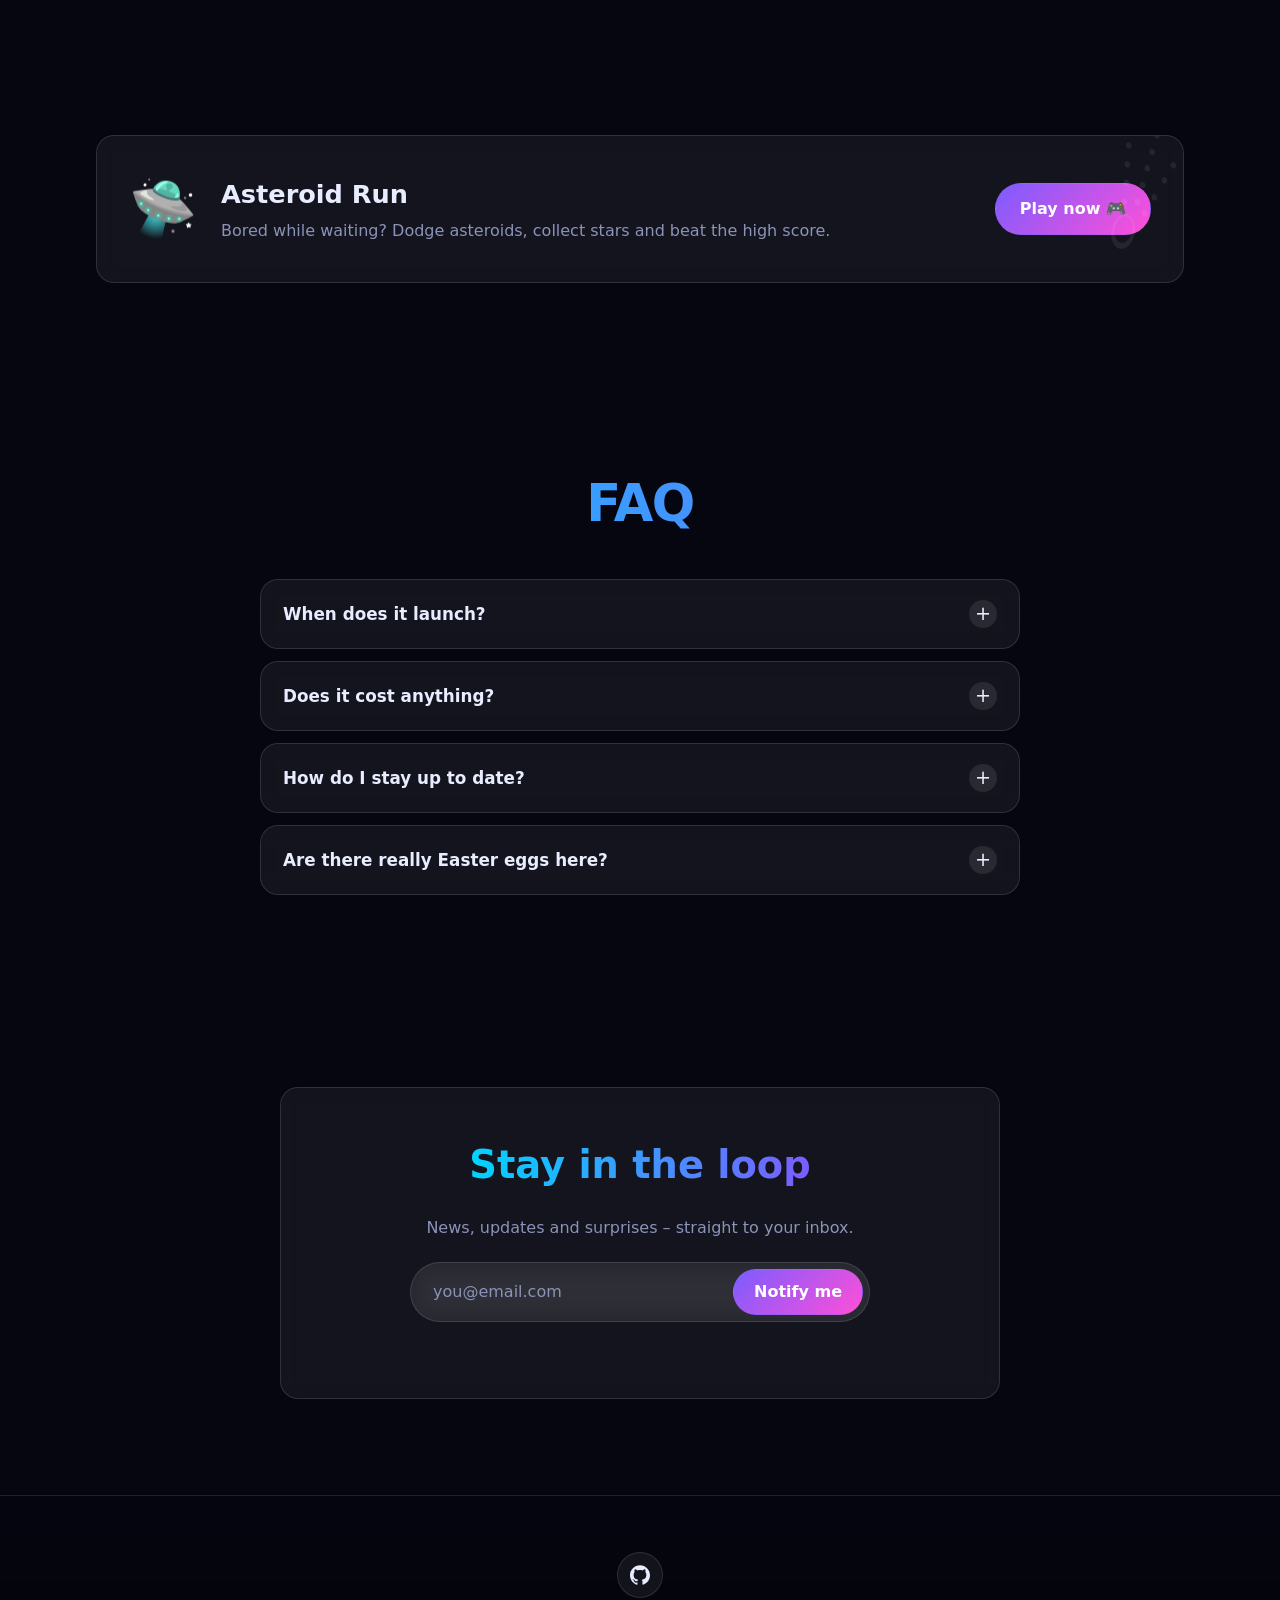
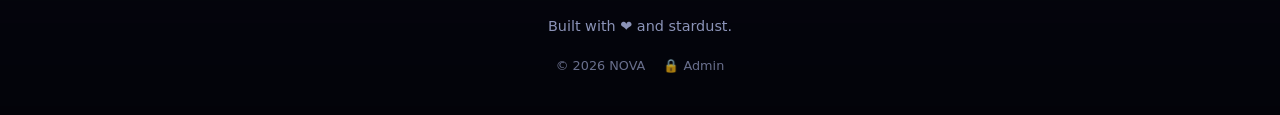
==== commit 7a91a604: "Add AI chat, live presence, final countdown and simpler Studio After launch the page now offers an A" ====
--- a/index.html
+++ b/index.html
@@ -26,6 +26,7 @@
   <link rel="apple-touch-icon" href="assets/img/apple-touch-icon.png">
   <link rel="manifest" href="manifest.webmanifest">
   <link rel="stylesheet" href="assets/css/site.css">
+  <link rel="stylesheet" href="assets/css/live.css">
   <link rel="stylesheet" href="assets/css/studio.css">
 </head>
 <body class="mode-soon">
@@ -228,6 +229,8 @@
   <script src="assets/js/fx.js"></script>
   <script src="assets/js/space.js"></script>
   <script src="assets/js/game.js"></script>
+  <script src="assets/js/ai.js"></script>
+  <script src="assets/js/live.js"></script>
   <script src="assets/js/images.js"></script>
   <script src="assets/js/studio.js"></script>
   <script src="assets/js/site.js"></script>
--- a/assets/css/site.css
+++ b/assets/css/site.css
@@ -754,7 +754,7 @@
 /* ---------- Spiel ---------- */
 .game-modal {
   position: fixed; inset: 0;
-  z-index: 60;
+  z-index: 70;
   background: rgba(2, 3, 10, 0.92);
   backdrop-filter: blur(6px);
   display: flex; align-items: center; justify-content: center;
@@ -909,3 +909,16 @@
   }
   .reveal { opacity: 1; transform: none; }
 }
+
+/* Mission Control im Spiel */
+.mc { width: 100%; display: flex; flex-direction: column; align-items: center; gap: 8px; }
+.mc-btn { padding: 9px 16px; font-size: 0.9rem; }
+.mc-said {
+  width: 100%;
+  padding: 10px 14px;
+  border-radius: 14px;
+  border: 1px solid rgba(var(--a2-rgb), 0.35);
+  background: rgba(var(--a2-rgb), 0.08);
+  color: var(--fg) !important;
+  font-style: italic;
+}
--- a/assets/css/live.css
+++ b/assets/css/live.css
@@ -0,0 +1,295 @@
+/* =========================================================
+   KI-Chat, Live-Raketen, Reaktionen, finaler Countdown
+   ========================================================= */
+
+/* ---------- KI-Chat: Knopf ---------- */
+.ai-fab {
+  position: fixed;
+  right: 20px;
+  bottom: calc(20px + env(safe-area-inset-bottom, 0px));
+  z-index: 58;
+  display: inline-flex; align-items: center; gap: 10px;
+  padding: 8px 18px 8px 8px;
+  border-radius: 999px;
+  border: 1px solid rgba(var(--a2-rgb), 0.45);
+  background: rgba(12, 14, 32, 0.82);
+  backdrop-filter: blur(14px);
+  -webkit-backdrop-filter: blur(14px);
+  color: var(--fg);
+  font: 700 0.95rem/1 var(--font);
+  cursor: pointer;
+  box-shadow: 0 12px 34px rgba(0, 0, 0, 0.45), 0 0 0 0 rgba(var(--a2-rgb), 0.5);
+  animation: ai-ring 3s ease-out infinite;
+  transition: transform 0.15s, border-color 0.2s;
+}
+.ai-fab:hover { transform: translateY(-2px); border-color: rgba(var(--a2-rgb), 0.8); }
+.ai-fab.open { animation: none; }
+.ai-fab-i {
+  width: 38px; height: 38px;
+  display: inline-flex; align-items: center; justify-content: center;
+  border-radius: 50%;
+  background: linear-gradient(135deg, var(--a2), var(--a1));
+  font-size: 1.25rem;
+}
+@keyframes ai-ring {
+  0% { box-shadow: 0 12px 34px rgba(0, 0, 0, 0.45), 0 0 0 0 rgba(var(--a2-rgb), 0.45); }
+  60% { box-shadow: 0 12px 34px rgba(0, 0, 0, 0.45), 0 0 0 14px rgba(var(--a2-rgb), 0); }
+  100% { box-shadow: 0 12px 34px rgba(0, 0, 0, 0.45), 0 0 0 0 rgba(var(--a2-rgb), 0); }
+}
+
+/* ---------- KI-Chat: Fenster ---------- */
+.ai-chat {
+  position: fixed;
+  right: 20px;
+  bottom: calc(86px + env(safe-area-inset-bottom, 0px));
+  z-index: 58;
+  width: min(400px, calc(100vw - 32px));
+  height: min(580px, calc(100vh - 130px));
+  display: flex; flex-direction: column;
+  border-radius: 22px;
+  border: 1px solid var(--glass-border);
+  background: rgba(10, 12, 28, 0.94);
+  backdrop-filter: blur(18px);
+  -webkit-backdrop-filter: blur(18px);
+  box-shadow: 0 30px 80px rgba(0, 0, 0, 0.55), 0 0 0 1px rgba(var(--a1-rgb), 0.15);
+  overflow: hidden;
+  animation: ai-pop 0.25s cubic-bezier(0.2, 0.8, 0.2, 1);
+  user-select: text;
+}
+@keyframes ai-pop { from { transform: translateY(14px) scale(0.98); opacity: 0; } }
+
+.ai-head {
+  display: flex; align-items: center; gap: 10px;
+  padding: 12px 12px 12px 14px;
+  border-bottom: 1px solid var(--glass-border);
+  background: linear-gradient(135deg, rgba(var(--a1-rgb), 0.22), rgba(var(--a3-rgb), 0.12));
+}
+.ai-avatar {
+  width: 40px; height: 40px; flex: none;
+  display: inline-flex; align-items: center; justify-content: center;
+  border-radius: 50%;
+  background: linear-gradient(135deg, var(--a2), var(--a1));
+  font-size: 1.3rem;
+}
+.ai-title { flex: 1; min-width: 0; display: flex; flex-direction: column; }
+.ai-title b { font-size: 1rem; white-space: nowrap; overflow: hidden; text-overflow: ellipsis; }
+.ai-sub { font-size: 0.74rem; color: var(--muted); }
+.ai-icon {
+  width: 34px; height: 34px;
+  display: inline-flex; align-items: center; justify-content: center;
+  border-radius: 10px;
+  border: 1px solid var(--glass-border);
+  background: var(--glass);
+  color: var(--fg);
+  cursor: pointer;
+}
+.ai-icon:hover { border-color: rgba(var(--a1-rgb), 0.6); }
+
+.ai-log {
+  flex: 1; min-height: 0;
+  overflow-y: auto;
+  display: flex; flex-direction: column; gap: 10px;
+  padding: 16px 14px;
+  overscroll-behavior: contain;
+}
+.ai-msg {
+  max-width: 86%;
+  padding: 10px 14px;
+  border-radius: 18px;
+  font-size: 0.95rem;
+  line-height: 1.5;
+  overflow-wrap: anywhere;
+}
+.ai-msg.assistant { align-self: flex-start; background: var(--glass-strong); border: 1px solid var(--glass-border); border-bottom-left-radius: 6px; }
+.ai-msg.user { align-self: flex-end; background: linear-gradient(135deg, var(--a1), var(--a3)); color: #fff; border-bottom-right-radius: 6px; }
+.ai-msg.error { border-color: rgba(255, 122, 144, 0.5); color: #ffd3da; }
+.ai-msg.greeting { border-color: rgba(var(--a2-rgb), 0.35); }
+.ai-dots { display: inline-flex; gap: 4px; }
+.ai-dots::before, .ai-dots::after, .ai-msg.thinking::after {
+  content: "";
+  width: 7px; height: 7px;
+  border-radius: 50%;
+  background: var(--muted);
+  animation: ai-dot 1s ease-in-out infinite;
+}
+.ai-dots::after { animation-delay: 0.15s; }
+.ai-msg.thinking { display: inline-flex; align-items: center; gap: 4px; }
+.ai-msg.thinking::after { animation-delay: 0.3s; }
+@keyframes ai-dot { 0%, 100% { opacity: 0.3; transform: translateY(0); } 50% { opacity: 1; transform: translateY(-3px); } }
+
+.ai-chips { display: flex; flex-wrap: wrap; gap: 8px; margin-top: 4px; }
+.ai-chip {
+  padding: 7px 12px;
+  border-radius: 999px;
+  border: 1px solid rgba(var(--a2-rgb), 0.4);
+  background: rgba(var(--a2-rgb), 0.08);
+  color: var(--fg);
+  font-size: 0.86rem;
+  cursor: pointer;
+  text-align: left;
+  transition: background 0.2s, border-color 0.2s;
+}
+.ai-chip:hover { background: rgba(var(--a2-rgb), 0.18); border-color: rgba(var(--a2-rgb), 0.8); }
+
+.ai-form {
+  display: flex; align-items: flex-end; gap: 8px;
+  padding: 10px 12px;
+  border-top: 1px solid var(--glass-border);
+}
+.ai-form textarea {
+  flex: 1; min-width: 0;
+  max-height: 120px;
+  padding: 10px 14px;
+  border-radius: 16px;
+  border: 1px solid var(--glass-border);
+  background: rgba(255, 255, 255, 0.05);
+  color: var(--fg);
+  font: inherit;
+  font-size: 0.95rem;
+  line-height: 1.4;
+  resize: none;
+  outline: none;
+}
+.ai-form textarea:focus { border-color: rgba(var(--a1-rgb), 0.7); box-shadow: 0 0 0 3px rgba(var(--a1-rgb), 0.2); }
+.ai-send {
+  width: 42px; height: 42px; flex: none;
+  border-radius: 50%;
+  border: 0;
+  background: linear-gradient(135deg, var(--a1), var(--a3));
+  color: #fff;
+  font-size: 1rem;
+  cursor: pointer;
+}
+.ai-note { padding: 0 14px 10px; font-size: 0.7rem; color: var(--muted); opacity: 0.8; }
+
+/* ---------- Live: wer gerade hier ist ---------- */
+.live-count {
+  display: inline-flex; align-items: center; gap: 6px;
+  height: 32px;
+  padding: 0 12px;
+  border-radius: 999px;
+  border: 1px solid rgba(61, 255, 168, 0.35);
+  background: rgba(61, 255, 168, 0.08);
+  color: #c9ffe6;
+  font-size: 0.8rem; font-weight: 600;
+  white-space: nowrap;
+}
+
+.peer-layer { position: absolute; top: 0; left: 0; width: 100%; z-index: 30; pointer-events: none; overflow: hidden; }
+.peer-rocket {
+  position: absolute; left: 0; top: 0;
+  transition: transform 0.18s linear, opacity 0.6s;
+  will-change: transform;
+}
+.peer-rocket::before {
+  content: "";
+  position: absolute; left: -3px; top: -3px;
+  width: 8px; height: 8px;
+  border-radius: 50%;
+  background: var(--peer);
+  box-shadow: 0 0 12px var(--peer), 0 0 24px var(--peer);
+}
+.peer-ship {
+  display: inline-block;
+  margin: 4px 0 0 4px;
+  font-size: 18px;
+  filter: drop-shadow(0 0 6px var(--peer));
+  transition: transform 0.25s;
+}
+.peer-rocket.idle { opacity: 0.3; }
+
+/* ---------- Reaktionen ---------- */
+.reactions {
+  position: fixed;
+  left: 50%;
+  bottom: calc(20px + env(safe-area-inset-bottom, 0px));
+  z-index: 57;
+  transform: translateX(-50%);
+  display: flex; gap: 4px;
+  padding: 6px;
+  border-radius: 999px;
+  border: 1px solid var(--glass-border);
+  background: rgba(12, 14, 32, 0.8);
+  backdrop-filter: blur(14px);
+  -webkit-backdrop-filter: blur(14px);
+  box-shadow: 0 10px 30px rgba(0, 0, 0, 0.4);
+}
+.reactions button {
+  width: 40px; height: 40px;
+  border: 0; border-radius: 50%;
+  background: none;
+  font-size: 1.3rem;
+  cursor: pointer;
+  transition: transform 0.15s, background 0.2s;
+}
+.reactions button:hover { transform: scale(1.25) translateY(-2px); background: var(--glass-strong); }
+.reactions button:active { transform: scale(0.9); }
+body.has-reactions .toast { bottom: calc(84px + env(safe-area-inset-bottom, 0px)); }
+
+.react-float {
+  position: fixed;
+  bottom: 80px;
+  z-index: 56;
+  font-size: 2.1rem;
+  pointer-events: none;
+  animation: react-up var(--dur, 2.6s) cubic-bezier(0.2, 0.7, 0.3, 1) forwards;
+}
+.react-float.mine { font-size: 2.5rem; }
+@keyframes react-up {
+  0% { transform: translate(-50%, 0) scale(0.4); opacity: 0; }
+  12% { transform: translate(-50%, -30px) scale(1.15); opacity: 1; }
+  100% { transform: translate(calc(-50% + var(--drift, 0px)), -62vh) scale(1.5) rotate(12deg); opacity: 0; }
+}
+
+/* ---------- Die letzten 10 Sekunden ---------- */
+.final-count {
+  position: fixed; inset: 0;
+  z-index: 54;
+  display: flex; align-items: center; justify-content: center;
+  pointer-events: none;
+  font-size: clamp(9rem, 42vw, 26rem);
+  font-weight: 900;
+  line-height: 1;
+  font-variant-numeric: tabular-nums;
+  background: linear-gradient(180deg, #ffffff, var(--a2) 55%, var(--a1));
+  -webkit-background-clip: text;
+  background-clip: text;
+  color: transparent;
+  filter: drop-shadow(0 0 30px rgba(var(--a2-rgb), 0.85)) drop-shadow(0 0 80px rgba(var(--a1-rgb), 0.5));
+}
+.final-count.pulse { animation: final-pulse 1s cubic-bezier(0.2, 0.8, 0.2, 1); }
+@keyframes final-pulse {
+  0% { transform: scale(1.8); opacity: 0; }
+  20% { transform: scale(1); opacity: 1; }
+  80% { opacity: 1; }
+  100% { transform: scale(0.94); opacity: 0.55; }
+}
+body.final .hero { opacity: 0.35; filter: blur(3px); transition: opacity 0.6s, filter 0.6s; }
+body.final .glow { animation: final-glow 0.5s ease-in-out infinite alternate; }
+@keyframes final-glow { to { opacity: 0.55; } }
+
+/* ---------- Handy & Studio ---------- */
+@media (max-width: 600px) {
+  .ai-fab { right: 14px; bottom: calc(14px + env(safe-area-inset-bottom, 0px)); padding: 6px; }
+  .ai-fab-t { display: none; }
+  .ai-chat {
+    right: 0; left: 0; bottom: 0; top: 0;
+    width: 100%; height: 100%;
+    border-radius: 0;
+    padding-top: env(safe-area-inset-top, 0px);
+    padding-bottom: env(safe-area-inset-bottom, 0px);
+  }
+  .reactions { bottom: calc(76px + env(safe-area-inset-bottom, 0px)); }
+  .reactions button { width: 36px; height: 36px; font-size: 1.15rem; }
+  body.has-reactions .toast { bottom: calc(132px + env(safe-area-inset-bottom, 0px)); }
+  .live-count { padding: 0 8px; font-size: 0.75rem; }
+  .live-count .lc-t { display: none; }
+}
+@media (min-width: 1000px) {
+  body.studio-open:not(.studio-collapsed) .ai-fab,
+  body.studio-open:not(.studio-collapsed) .ai-chat { right: 500px; }
+  body.studio-open:not(.studio-collapsed) .reactions { left: calc((100% - 480px) / 2); }
+}
+@media (prefers-reduced-motion: reduce) {
+  .ai-fab { animation: none; }
+}
--- a/assets/css/studio.css
+++ b/assets/css/studio.css
@@ -505,3 +505,64 @@
 @media (max-width: 420px) {
   .st-brand-t { display: none; }
 }
+
+/* ---------- Direkt auf der Seite bearbeiten ---------- */
+body.studio-open [data-edit] {
+  cursor: text;
+  border-radius: 6px;
+  transition: box-shadow 0.15s, background-color 0.15s;
+}
+body.studio-open [data-edit]:hover:not(.editing) {
+  box-shadow: 0 0 0 2px rgba(var(--a2-rgb), 0.7), 0 0 0 6px rgba(var(--a2-rgb), 0.15);
+}
+[data-edit].editing {
+  outline: none;
+  box-shadow: 0 0 0 2px var(--a2), 0 0 0 8px rgba(var(--a2-rgb), 0.2) !important;
+  background: rgba(5, 6, 15, 0.75) !important;
+  color: #fff !important;
+  -webkit-text-fill-color: #fff;
+  -webkit-background-clip: border-box !important;
+  background-clip: border-box !important;
+  animation: none !important;
+  filter: none !important;
+  caret-color: var(--a2);
+  user-select: text;
+  -webkit-user-select: text;
+}
+.title.editing::before, .title.editing::after { display: none; }
+
+/* ---------- Navigation „Mehr“ ---------- */
+.st-nav-more { opacity: 0.85; border: 1px dashed var(--st-line-strong) !important; margin-top: 4px; }
+
+/* ---------- KI-Persönlichkeiten ---------- */
+.st-personas { display: grid; grid-template-columns: repeat(3, minmax(0, 1fr)); gap: 6px; }
+.st-persona {
+  display: flex; flex-direction: column; align-items: center; gap: 4px;
+  padding: 10px 6px;
+  border-radius: 12px;
+  border: 2px solid var(--st-line);
+  background: var(--st-input);
+  cursor: pointer;
+  font-size: 0.76rem;
+  text-align: center;
+}
+.st-persona-e { font-size: 1.6rem; }
+.st-persona[aria-pressed="true"] { border-color: var(--a1); background: rgba(var(--a1-rgb), 0.14); }
+
+/* ---------- Schnellstart-Assistent ---------- */
+.st-wiz-dots { display: flex; gap: 6px; }
+.st-wiz-dots span { flex: 1; height: 5px; border-radius: 999px; background: #262a4c; }
+.st-wiz-dots span.done { background: rgba(var(--a1-rgb), 0.6); }
+.st-wiz-dots span.on { background: linear-gradient(90deg, var(--a2), var(--a1), var(--a3)); }
+.st-wiz-q { font-size: 1.15rem; line-height: 1.3; }
+.st-or { display: flex; align-items: center; gap: 10px; color: var(--st-muted); font-size: 0.8rem; text-transform: uppercase; letter-spacing: 0.1em; }
+.st-or::before, .st-or::after { content: ""; flex: 1; height: 1px; background: var(--st-line-strong); }
+.st-wiz-done { display: flex; flex-direction: column; align-items: center; gap: 6px; padding: 10px 0; text-align: center; }
+.st-wiz-big { font-size: 3.4rem; animation: st-bob 2.4s ease-in-out infinite; }
+@keyframes st-bob { 50% { transform: translateY(-6px) rotate(-6deg); } }
+.studio textarea#st-wiz-desc, .studio textarea#st-ai-desc { width: 100%; padding: 9px 11px; border-radius: 9px; border: 1px solid var(--st-line-strong); background: var(--st-input); }
+.st-modes .st-mode { min-height: 74px; justify-content: center; }
+@media (max-width: 760px) {
+  .st-personas { grid-template-columns: repeat(2, minmax(0, 1fr)); }
+  .st-modes { grid-template-columns: 1fr 1fr !important; }
+}
